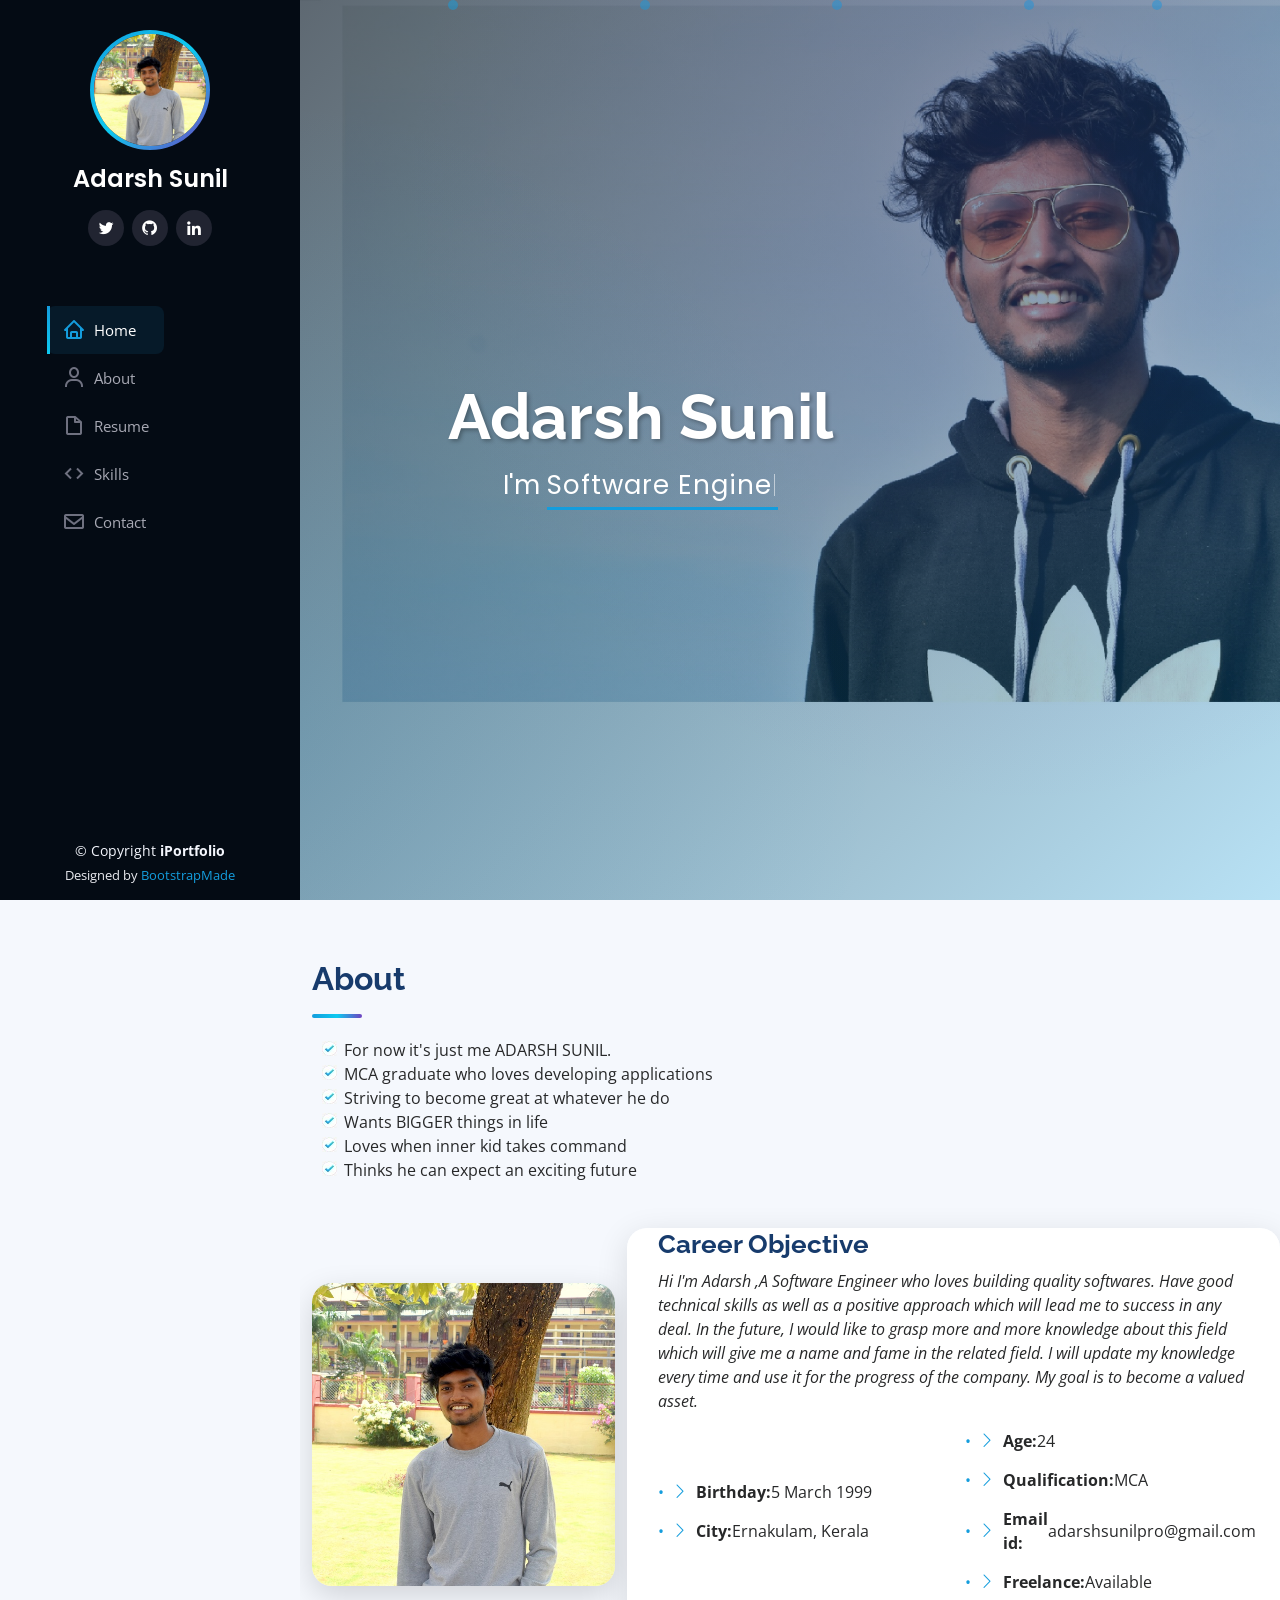
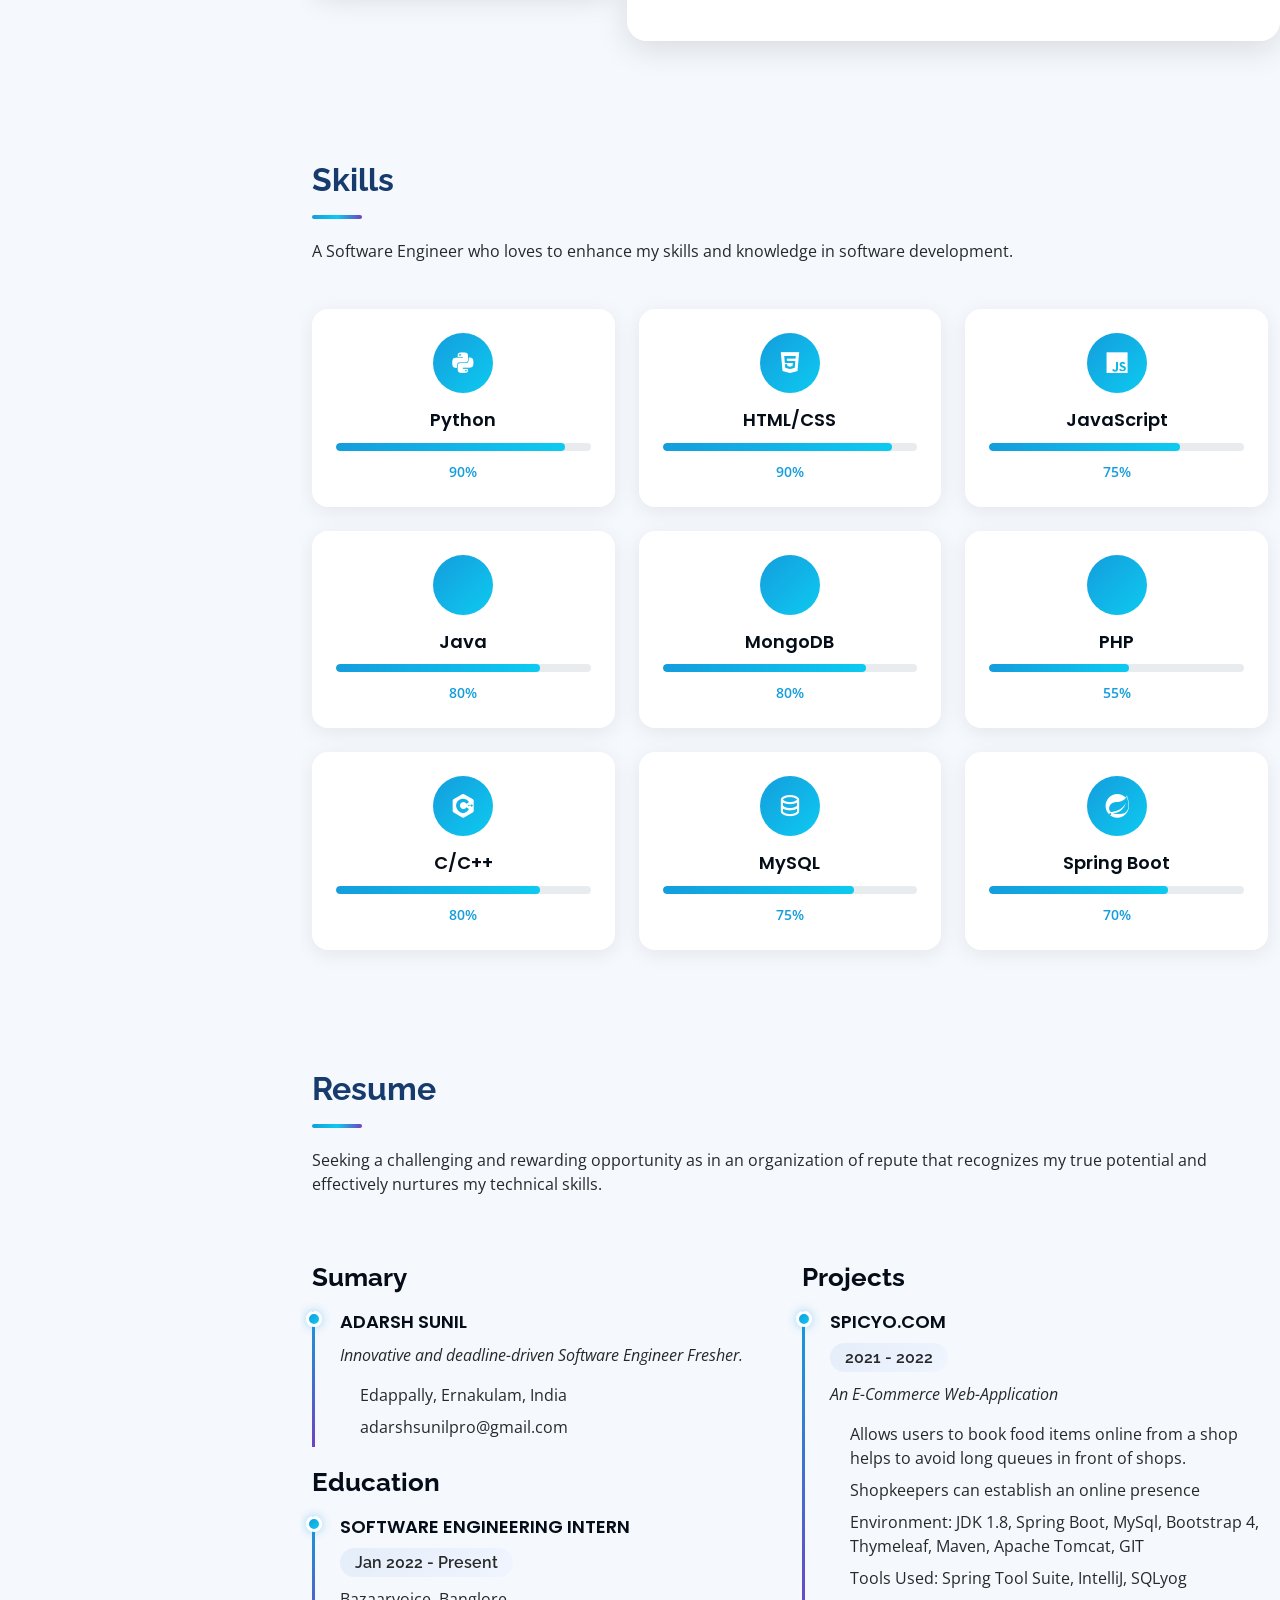
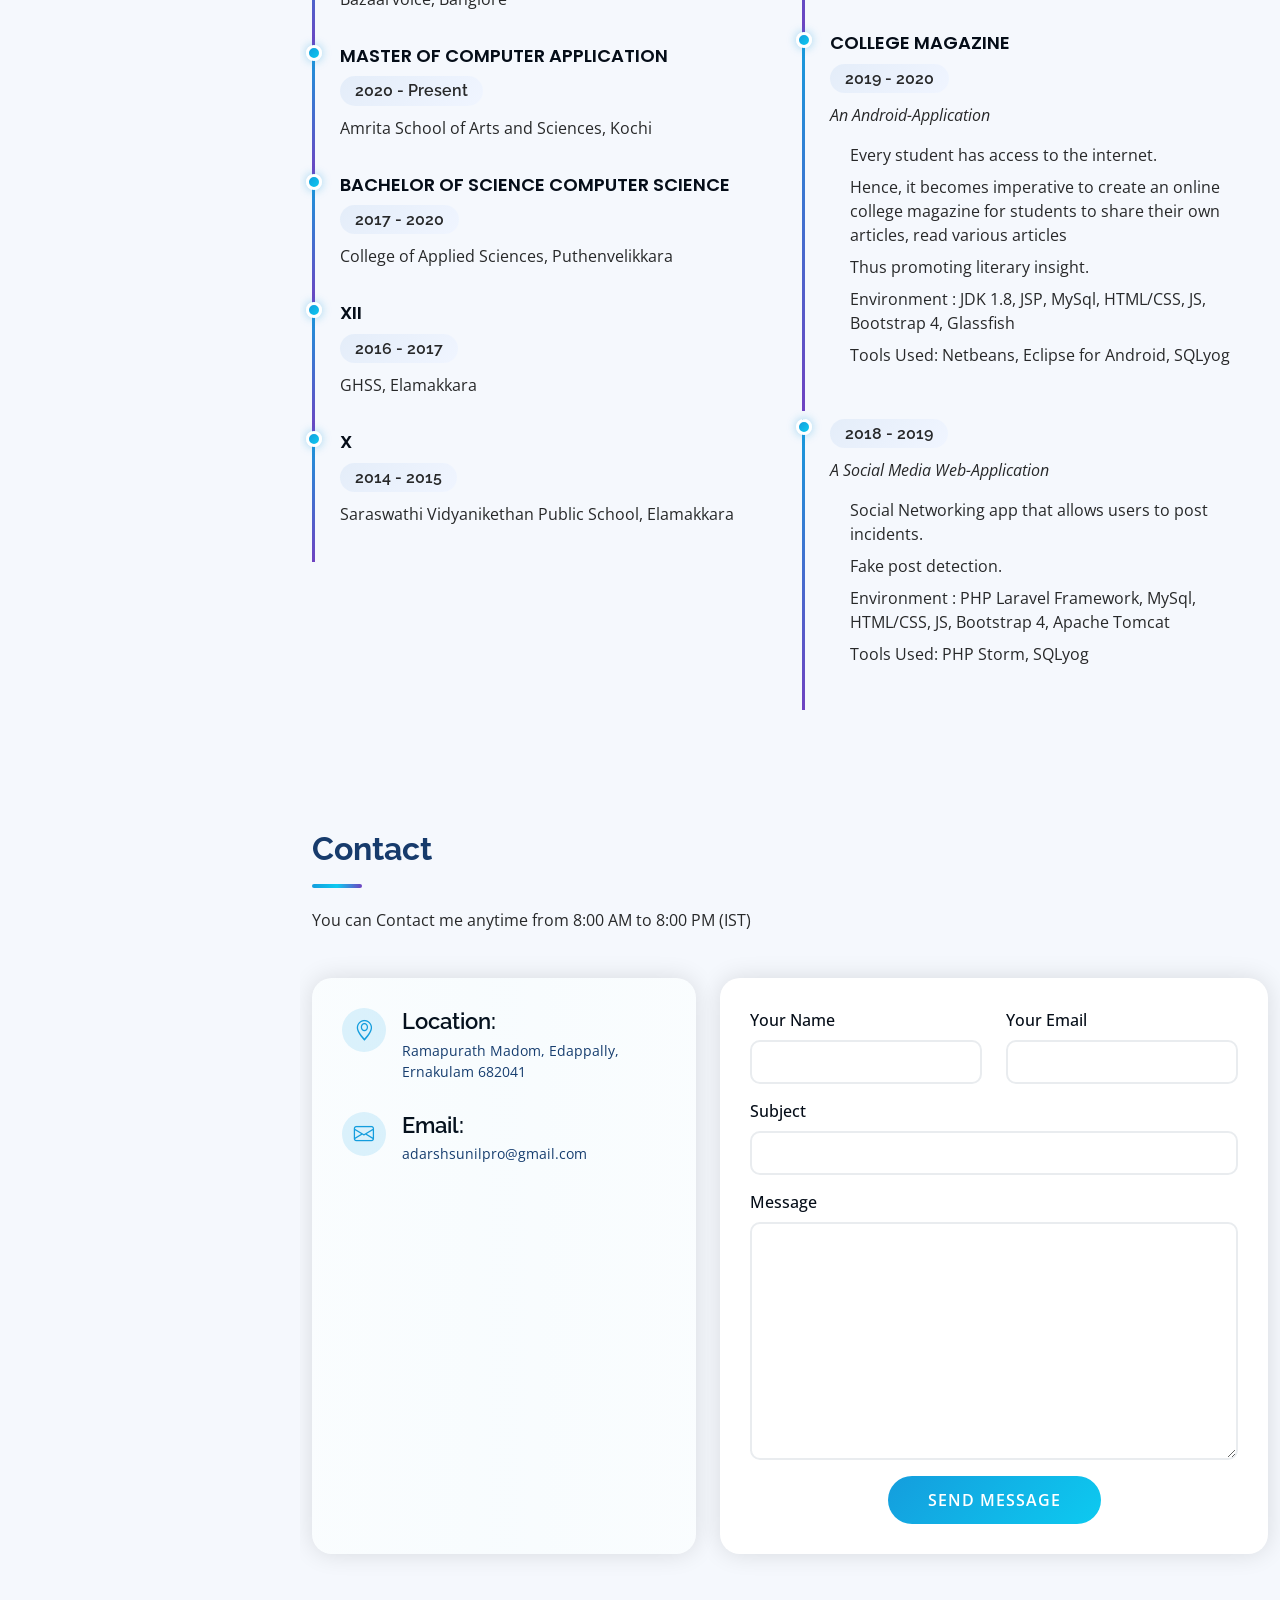
==== index.html @ de62fed3 "feat: redesign skills section with modern card layout - Replaced progress bars with card-based desig" ====
<!DOCTYPE html>
<html lang="en">

<head>
  <meta charset="utf-8">
  <meta content="width=device-width, initial-scale=1.0" name="viewport">

  <title>Welcome !!!</title>
  <meta content="" name="description">
  <meta content="" name="keywords">

  <!-- Favicons -->
  <link href="assets/img/favicon.png" rel="icon">
  <link href="assets/img/apple-touch-icon.png" rel="apple-touch-icon">

  <!-- Google Fonts -->
  <link href="https://fonts.googleapis.com/css?family=Open+Sans:300,300i,400,400i,600,600i,700,700i|Raleway:300,300i,400,400i,500,500i,600,600i,700,700i|Poppins:300,300i,400,400i,500,500i,600,600i,700,700i" rel="stylesheet">

  <!-- Vendor CSS Files -->
  <link href="assets/vendor/aos/aos.css" rel="stylesheet">
  <link href="assets/vendor/bootstrap/css/bootstrap.min.css" rel="stylesheet">
  <link href="assets/vendor/bootstrap-icons/bootstrap-icons.css" rel="stylesheet">
  <link href="assets/vendor/boxicons/css/boxicons.min.css" rel="stylesheet">
  <link href="assets/vendor/glightbox/css/glightbox.min.css" rel="stylesheet">
  <link href="assets/vendor/swiper/swiper-bundle.min.css" rel="stylesheet">

  <!-- Template Main CSS File -->
  <link href="assets/css/style.css" rel="stylesheet">
  <style>
    .about .content ul { list-style: none; }
    .about .content ul li::before { content: "•"; color: var(--color-primary); margin-right: 8px; }
  </style>

</head>

<body class="fade-in">

  <!-- ======= Mobile nav toggle button ======= -->
  <i class="bi bi-list mobile-nav-toggle d-xl-none"></i>

  <!-- ======= Header ======= -->
  <header id="header">
    <div class="d-flex flex-column">

      <div class="profile">
        <img src="assets/img/pro.JPG" alt="" class="img-fluid rounded-circle">
        <h1 class="text-light"><a href="index.html"> Adarsh Sunil</a></h1>
        <div class="social-links mt-3 text-center">
          <a href="https://twitter.com/AdarshSunil17?s=09" class="twitter"><i class="bx bxl-twitter"></i></a>
<!-- 
          <a href="https://www.facebook.com/adarsh.sunil.587" class="facebook"><i class="bx bxl-facebook"></i></a>
          <a href="https://msng.link/o/?adarshyadhu7=ig" class="instagram"><i class="bx bxl-instagram"></i></a>
           -->
          <a href="https://github.com/adarshsunil7" class="github"><i class="bx bxl-github"></i></a>
          <a href="https://www.linkedin.com/in/adarsh-sunil7" class="linkedin"><i class="bx bxl-linkedin"></i></a>
        </div>
      </div>

      <nav id="navbar" class="nav-menu navbar">
        <ul>
          <li><a href="#hero" class="nav-link scrollto active"><i class="bx bx-home"></i> <span>Home</span></a></li>
          <li><a href="#about" class="nav-link scrollto"><i class="bx bx-user"></i> <span>About</span></a></li>
          <li><a href="#resume" class="nav-link scrollto"><i class="bx bx-file-blank"></i> <span>Resume</span></a></li>
          <li><a href="#skills" class="nav-link scrollto"><i class="bx bx-code"></i> <span>Skills</span></a></li>
          <li><a href="#contact" class="nav-link scrollto"><i class="bx bx-envelope"></i> <span>Contact</span></a></li>
        </ul>
      </nav><!-- .nav-menu -->
    </div>
  </header><!-- End Header -->

  <!-- ======= Hero Section ======= -->

  <section id="hero" class="d-flex flex-column justify-content-center align-items-center">
    <!-- Floating Particles -->
    <div class="hero-particles">
      <span></span>
      <span></span>
      <span></span>
      <span></span>
      <span></span>
      <span></span>
      <span></span>
    </div>
    <div class="hero-container" data-aos="fade-in" data-aos-duration="1200">
      <h1>Adarsh Sunil</h1>
      <p>I'm <span class="typed" data-typed-items="Software Engineer,Athlete,Content Creator,Problem Solver"></span></p>
    </div>
  </section><!-- End Hero -->

  <main id="main">

    <!-- ======= About Section ======= -->
    <section id="about" class="about">
      <div class="container">

        <div class="section-title" data-aos="fade-up" data-aos-duration="800">
          <h2>About</h2>
          <ul style="list-style-image: url('assets/img/bullets/new1.png')">
          <li> For now it's just me ADARSH SUNIL.</li>
          <li> MCA graduate who loves developing applications
          <li> Striving to become great at whatever he do
          <li> Wants BIGGER things in life
          <li> Loves when inner kid takes command
          <li> Thinks he can expect an exciting future
          </ul>
        </div>

        <div class="row">
          <div class="col-lg-4" data-aos="fade-right" data-aos-duration="1000">
            <img src="assets/img/pro.JPG" class="img-fluid" alt="">
          </div>
          <div class="col-lg-8 pt-4 pt-lg-0 content" data-aos="fade-left" data-aos-duration="1000" data-aos-delay="200">
            <h3>Career Objective</h3>
            <p class="fst-italic">
              Hi I'm Adarsh ,A Software Engineer who loves building quality softwares.
              Have good technical skills as well as a positive approach which will lead me to success in any deal. 
              In the future, I would like to grasp more and more knowledge about this field which will give me a 
              name and fame in the related field. I will update my knowledge every time and use it for the progress 
              of the company. My goal is to become a valued asset.
            </p>
            <div class="row">
              <div class="col-lg-6">
                <ul>
                  <li><i class="bi bi-chevron-right"></i> <strong>Birthday:</strong> <span>5 March 1999</span></li>
                  <li><i class="bi bi-chevron-right"></i> <strong>City:</strong> <span>Ernakulam, Kerala</span></li>
                </ul>
              </div>
              <div class="col-lg-6">
                <ul>
                  <li><i class="bi bi-chevron-right"></i> <strong>Age:</strong> <span>24</span></li>
                  <li><i class="bi bi-chevron-right"></i> <strong>Qualification:</strong> <span>MCA</span></li>
                  <li><i class="bi bi-chevron-right"></i> <strong>Email id:</strong> <span>adarshsunilpro@gmail.com</span></li>
                  <li><i class="bi bi-chevron-right"></i> <strong>Freelance:</strong> <span>Available</span></li>
                </ul>
              </div>
            </div>
          </div>
        </div>

      </div>
    </section><!-- End About Section -->

    <!-- ======= Skills Section ======= -->
    <section id="skills" class="skills section-bg">
      <div class="container">

        <div class="section-title" data-aos="fade-up" data-aos-duration="800">
          <h2>Skills</h2>
          <p>A Software Engineer who loves to enhance my skills and knowledge in software development.</p>
        </div>

        <div class="row g-4">
          <div class="col-md-6 col-lg-4" data-aos="fade-up" data-aos-duration="800">
            <div class="skill-card">
              <div class="skill-icon"><i class="bx bxl-python"></i></div>
              <h4>Python</h4>
              <div class="skill-bar"><div class="skill-progress" data-width="90"></div></div>
              <span class="skill-percent">90%</span>
            </div>
          </div>

          <div class="col-md-6 col-lg-4" data-aos="fade-up" data-aos-duration="800" data-aos-delay="100">
            <div class="skill-card">
              <div class="skill-icon"><i class="bx bxl-html5"></i></div>
              <h4>HTML/CSS</h4>
              <div class="skill-bar"><div class="skill-progress" data-width="90"></div></div>
              <span class="skill-percent">90%</span>
            </div>
          </div>

          <div class="col-md-6 col-lg-4" data-aos="fade-up" data-aos-duration="800" data-aos-delay="200">
            <div class="skill-card">
              <div class="skill-icon"><i class="bx bxl-javascript"></i></div>
              <h4>JavaScript</h4>
              <div class="skill-bar"><div class="skill-progress" data-width="75"></div></div>
              <span class="skill-percent">75%</span>
            </div>
          </div>

          <div class="col-md-6 col-lg-4" data-aos="fade-up" data-aos-duration="800" data-aos-delay="300">
            <div class="skill-card">
              <div class="skill-icon"><i class="bx bxl-java"></i></div>
              <h4>Java</h4>
              <div class="skill-bar"><div class="skill-progress" data-width="80"></div></div>
              <span class="skill-percent">80%</span>
            </div>
          </div>

          <div class="col-md-6 col-lg-4" data-aos="fade-up" data-aos-duration="800" data-aos-delay="400">
            <div class="skill-card">
              <div class="skill-icon"><i class="bx bxl-postgresql"></i></div>
              <h4>MongoDB</h4>
              <div class="skill-bar"><div class="skill-progress" data-width="80"></div></div>
              <span class="skill-percent">80%</span>
            </div>
          </div>

          <div class="col-md-6 col-lg-4" data-aos="fade-up" data-aos-duration="800" data-aos-delay="500">
            <div class="skill-card">
              <div class="skill-icon"><i class="bx bxl-php"></i></div>
              <h4>PHP</h4>
              <div class="skill-bar"><div class="skill-progress" data-width="55"></div></div>
              <span class="skill-percent">55%</span>
            </div>
          </div>

          <div class="col-md-6 col-lg-4" data-aos="fade-up" data-aos-duration="800" data-aos-delay="600">
            <div class="skill-card">
              <div class="skill-icon"><i class="bx bxl-c-plus-plus"></i></div>
              <h4>C/C++</h4>
              <div class="skill-bar"><div class="skill-progress" data-width="80"></div></div>
              <span class="skill-percent">80%</span>
            </div>
          </div>

          <div class="col-md-6 col-lg-4" data-aos="fade-up" data-aos-duration="800" data-aos-delay="700">
            <div class="skill-card">
              <div class="skill-icon"><i class="bx bx-data"></i></div>
              <h4>MySQL</h4>
              <div class="skill-bar"><div class="skill-progress" data-width="75"></div></div>
              <span class="skill-percent">75%</span>
            </div>
          </div>

          <div class="col-md-6 col-lg-4" data-aos="fade-up" data-aos-duration="800" data-aos-delay="800">
            <div class="skill-card">
              <div class="skill-icon"><i class="bx bxl-spring-boot"></i></div>
              <h4>Spring Boot</h4>
              <div class="skill-bar"><div class="skill-progress" data-width="70"></div></div>
              <span class="skill-percent">70%</span>
            </div>
          </div>
        </div>

      </div>
    </section><!-- End Skills Section -->

    <!-- ======= Resume Section ======= -->
    <section id="resume" class="resume">
      <div class="container">

        <div class="section-title" data-aos="fade-up" data-aos-duration="800">
          <h2>Resume</h2>
          <p>Seeking a challenging and rewarding opportunity as in an organization 
            of repute that recognizes my true potential and effectively nurtures my technical skills.</p>
        </div>

        <div class="row">
          <div class="col-lg-6" data-aos="fade-up" data-aos-duration="1000">
            <h3 class="resume-title">Sumary</h3>
            <div class="resume-item pb-0">
              <h4>Adarsh Sunil</h4>
              <p><em>Innovative and deadline-driven Software Engineer Fresher.</em></p>
              <ul>
                <li>
                  Edappally, Ernakulam, India
                </li>
                <li>adarshsunilpro@gmail.com</li>
              </ul>
            </div>

            <h3 class="resume-title">Education</h3>

            <div class="resume-item">
              <h4>Software Engineering Intern</h4>
              <h5>Jan 2022 - Present</h5>
              <p>Bazaarvoice, Banglore</p>
            </div>

            <div class="resume-item">
              <h4>Master of Computer Application</h4>
              <h5>2020 - Present</h5>
              <p>Amrita School of Arts and Sciences, Kochi</p>
            </div>
            <div class="resume-item">
              <h4>Bachelor of Science Computer Science</h4>
              <h5>2017 - 2020</h5>
              <p>College of Applied Sciences, Puthenvelikkara</p>
            </div>
            <div class="resume-item">
                <h4>XII</h4>
                <h5>2016 - 2017</h5>
                <p>GHSS, Elamakkara</p>
            </div>
            <div class="resume-item">
              <h4>X</h4>
              <h5>2014 - 2015</h5>
              <p>Saraswathi Vidyanikethan Public School, Elamakkara</p>
            </div>
          </div>
          <div class="col-lg-6" data-aos="fade-up" data-aos-delay="200" data-aos-duration="1000">
            <h3 class="resume-title">Projects</h3>
            <div class="resume-item">
              <h4>SPICYO.COM</h4>
              <h5>2021 - 2022</h5>
              <p><em>An E-Commerce Web-Application</em></p>
              <ul>
                <li>Allows users to book food items online from a shop helps to avoid long queues in front of shops.
                <li>Shopkeepers can establish an online presence
                <li>Environment: JDK 1.8, Spring Boot, MySql, Bootstrap 4, Thymeleaf, Maven, Apache Tomcat, GIT
                <li>Tools Used: Spring Tool Suite, IntelliJ, SQLyog
              </ul>
            </div>
            <div class="resume-item">
              <h4>College Magazine</h4>
              <h5>2019 - 2020</h5>
              <p><em>An Android-Application</em></p>
              <ul>
                <li>Every student has access to the internet. 
                <li>Hence, it becomes imperative to create an online college magazine for students to share their own articles, read various articles
                <li>Thus promoting literary insight. 
                <li>Environment : JDK 1.8, JSP, MySql, HTML/CSS, JS, Bootstrap 4, Glassfish 
                <li>Tools Used: Netbeans, Eclipse for Android, SQLyog
                </ul>
            </div>
            <div class="resume-item">
              <h4></h4>
              <h5>2018 - 2019</h5>
              <p><em>A Social Media Web-Application</em></p>
              <ul>
                <li>Social Networking app that allows users to post incidents.
                <li>Fake post detection.
                <li>Environment : PHP Laravel Framework, MySql, HTML/CSS, JS, Bootstrap 4, Apache Tomcat 
                <li>Tools Used: PHP Storm, SQLyog
                </ul>
            </div>
          </div>
        </div>

      </div>
    </section><!-- End Resume Section -->

    <!-- ======= Contact Section ======= -->
    <section id="contact" class="contact">
      <div class="container">

        <div class="section-title">
          <h2>Contact</h2>
          <p>You can Contact me anytime from 8:00 AM to 8:00 PM (IST)</p>
        </div>

        <div class="row" data-aos="fade-in">

          <div class="col-lg-5 d-flex align-items-stretch">
            <div class="info">
              <div class="address">
                <i class="bi bi-geo-alt"></i>
                <h4>Location:</h4>
                <p>Ramapurath Madom, Edappally, Ernakulam 682041</p>
              </div>

              <div class="email">
                <i class="bi bi-envelope"></i>
                <h4>Email:</h4>
                <p>adarshsunilpro@gmail.com</p>
              </div>

              <div class="mapouter">
                <div class="gmap_canvas">
                  <iframe class="gmap_iframe" frameborder="0" scrolling="no" marginheight="0" marginwidth="0" 
                  src="https://maps.google.com/maps?width=600&amp;height=400&amp;hl=en&amp;q=edappally&amp;t=&amp;z=14&amp;ie=UTF8&amp;iwloc=B&amp;output=embed">
                </iframe>
                </div>
              </div>
            </div>
          </div>

          <div class="col-lg-7 mt-5 mt-lg-0 d-flex align-items-stretch">
            <form action="forms/contact.php" method="post" role="form" class="php-email-form">
              <div class="row">
                <div class="form-group col-md-6">
                  <label for="name">Your Name</label>
                  <input type="text" name="name" class="form-control" id="name" required>
                </div>
                <div class="form-group col-md-6">
                  <label for="email">Your Email</label>
                  <input type="email" class="form-control" name="email" id="email" required>
                </div>
              </div>
              <div class="form-group">
                <label for="subject">Subject</label>
                <input type="text" class="form-control" name="subject" id="subject" required>
              </div>
              <div class="form-group">
                <label for="message">Message</label>
                <textarea class="form-control" name="message" id="message" rows="10" required></textarea>
              </div>
              <div class="my-3">
                <div class="loading">Loading</div>
                <div class="error-message"></div>
                <div class="sent-message">Your message has been sent. Thank you!</div>
              </div>
              <div class="text-center"><button type="submit">Send Message</button></div>
            </form>
          </div>

        </div>

      </div>
    </section><!-- End Contact Section -->

</main><!-- End #main -->

  <footer id="footer">
    <div class="copyright">
      &copy; Copyright <strong><span>iPortfolio</span></strong>
    </div>
    <div class="credits">
      Designed by <a href="https://bootstrapmade.com/">BootstrapMade</a>
    </div>
  </footer><!-- End  Footer -->

  <a href="#" class="back-to-top d-flex align-items-center justify-content-center"><i class="bi bi-arrow-up-short"></i></a>

  <!-- Vendor JS Files -->
  <script src="assets/vendor/aos/aos.js"></script>
  <script src="assets/vendor/bootstrap/js/bootstrap.bundle.min.js"></script>
  <script src="assets/vendor/glightbox/js/glightbox.min.js"></script>
  <script src="assets/vendor/isotope-layout/isotope.pkgd.min.js"></script>
  <script src="assets/vendor/php-email-form/validate.js"></script>
  <script src="assets/vendor/purecounter/purecounter.js"></script>
  <script src="assets/vendor/swiper/swiper-bundle.min.js"></script>
  <script src="assets/vendor/typed.js/typed.min.js"></script>
  <script src="assets/vendor/waypoints/noframework.waypoints.js"></script>

  <!-- Template Main JS File -->
  <script src="assets/js/main.js"></script>

</body>

</html>
---- assets/css/style.css ----
/**
 * iPortfolio - Refactored with CSS Variables & Modular Architecture
 * Author: Adarsh Sunil
 */

:root {
  --color-primary: #149ddd;
  --color-primary-light: #2eafec;
  --color-primary-dark: #37b3ed;
  --color-secondary: #0dcaf0;
  --color-accent: #6f42c1;
  --color-dark: #040b14;
  --color-dark-secondary: #050d18;
  --color-light: #f5f8fd;
  --color-text: #272829;
  --color-text-light: #a8a9b4;
  --color-text-heading: #173b6c;
  --color-border: #1f5297;
  --color-bg-card: #fff;
  --color-bg-social: #212431;
  
  --font-primary: "Open Sans", sans-serif;
  --font-heading: "Raleway", sans-serif;
  --font-poppins: "Poppins", sans-serif;
  
  --header-width: 300px;
  --transition-fast: 0.2s ease;
  --transition-base: 0.3s ease;
  --transition-slow: 0.5s ease;
  --transition-bounce: 0.4s cubic-bezier(0.175, 0.885, 0.32, 1.275);
  
  --shadow-sm: 0 2px 8px rgba(0, 0, 0, 0.1);
  --shadow-md: 0 8px 32px rgba(0, 0, 0, 0.12);
  --shadow-lg: 0 15px 40px rgba(20, 157, 221, 0.15);
  --shadow-glow: 0 0 20px rgba(20, 157, 221, 0.4);
  
  --radius-sm: 4px;
  --radius-md: 10px;
  --radius-lg: 20px;
  --radius-full: 50px;
}

*,
*::before,
*::after {
  box-sizing: border-box;
  margin: 0;
  padding: 0;
}

html {
  scroll-behavior: smooth;
}

body {
  font-family: var(--font-primary);
  color: var(--color-text);
  background: var(--color-light);
}

body.fade-out {
  opacity: 0;
  transition: opacity var(--transition-slow);
}

body.fade-in {
  opacity: 1;
  transition: opacity var(--transition-slow);
}

a {
  color: var(--color-primary);
  text-decoration: none;
  transition: color var(--transition-base);
}

a:hover {
  color: var(--color-primary-light);
}

h1, h2, h3, h4, h5, h6 {
  font-family: var(--font-heading);
  font-weight: 600;
}

img {
  max-width: 100%;
  height: auto;
}

ul {
  list-style: none;
}

button {
  cursor: pointer;
  border: none;
  background: none;
  font-family: inherit;
}

:focus-visible {
  outline: 2px solid var(--color-primary);
  outline-offset: 2px;
}

@media (prefers-reduced-motion: reduce) {
  *,
  *::before,
  *::after {
    animation-duration: 0.01ms !important;
    animation-iteration-count: 1 !important;
    transition-duration: 0.01ms !important;
  }
}

.back-to-top {
  position: fixed;
  visibility: hidden;
  opacity: 0;
  right: 15px;
  bottom: 15px;
  z-index: 996;
  width: 40px;
  height: 40px;
  background: linear-gradient(135deg, var(--color-primary), var(--color-secondary));
  border-radius: var(--radius-full);
  transition: all var(--transition-bounce);
  box-shadow: 0 4px 15px rgba(20, 157, 221, 0.3);
  display: flex;
  align-items: center;
  justify-content: center;
}

.back-to-top i {
  font-size: 28px;
  color: #fff;
  line-height: 1;
}

.back-to-top:hover {
  transform: translateY(-5px) scale(1.1);
  box-shadow: 0 10px 25px rgba(20, 157, 221, 0.5);
  background: var(--color-primary-light);
}

.back-to-top.active {
  visibility: visible;
  opacity: 1;
}

#header {
  position: fixed;
  top: 0;
  left: 0;
  bottom: 0;
  width: var(--header-width);
  padding: 0 15px;
  background: var(--color-dark);
  overflow-y: auto;
  transition: left var(--transition-slow);
  z-index: 9997;
}

.profile {
  text-align: center;
  padding: 30px 0;
}

.profile img {
  width: 120px;
  height: 120px;
  border-radius: 50%;
  border: 4px solid transparent;
  background: linear-gradient(var(--color-dark), var(--color-dark)) padding-box,
              linear-gradient(135deg, var(--color-primary), var(--color-secondary), var(--color-accent)) border-box;
  animation: profilePulse 3s ease-in-out infinite;
  transition: transform var(--transition-base), box-shadow var(--transition-base);
}

.profile img:hover {
  transform: scale(1.08);
  box-shadow: 0 0 25px rgba(20, 157, 221, 0.5);
}

@keyframes profilePulse {
  0%, 100% { box-shadow: 0 0 10px rgba(20, 157, 221, 0.3); }
  50% { box-shadow: 0 0 25px rgba(20, 157, 221, 0.6); }
}

.profile h1 {
  font-size: 24px;
  font-weight: 600;
  font-family: var(--font-poppins);
  margin-top: 15px;
}

.profile h1 a {
  color: #fff;
}

.social-links {
  display: flex;
  justify-content: center;
  gap: 8px;
  margin-top: 20px;
}

.social-links a {
  display: flex;
  align-items: center;
  justify-content: center;
  width: 36px;
  height: 36px;
  background: var(--color-bg-social);
  color: #fff;
  font-size: 18px;
  border-radius: 50%;
  transition: all var(--transition-bounce);
  position: relative;
  overflow: hidden;
}

.social-links a::before {
  content: '';
  position: absolute;
  top: 50%;
  left: 50%;
  width: 0;
  height: 0;
  background: rgba(255, 255, 255, 0.2);
  border-radius: 50%;
  transform: translate(-50%, -50%);
  transition: width 0.4s, height 0.4s;
}

.social-links a:hover {
  background: var(--color-primary);
  transform: translateY(-5px) scale(1.1);
  box-shadow: 0 10px 20px rgba(20, 157, 221, 0.3);
}

.social-links a:hover::before {
  width: 150%;
  height: 150%;
}

.nav-menu {
  padding: 30px 0 0 0;
}

.nav-menu a {
  display: flex;
  align-items: center;
  padding: 12px 15px;
  color: var(--color-text-light);
  font-size: 15px;
  border-radius: 8px;
  transition: all var(--transition-base);
  position: relative;
}

.nav-menu a::before {
  content: '';
  position: absolute;
  left: 0;
  top: 0;
  width: 3px;
  height: 0;
  background: linear-gradient(180deg, var(--color-primary), var(--color-secondary));
  transition: height var(--transition-base);
}

.nav-menu a i {
  font-size: 24px;
  padding-right: 8px;
  color: #6f7180;
  transition: color var(--transition-base);
}

.nav-menu a:hover,
.nav-menu .active {
  background: rgba(20, 157, 221, 0.1);
  color: #fff;
  text-decoration: none;
}

.nav-menu a:hover::before,
.nav-menu .active::before {
  height: 100%;
}

.nav-menu a:hover i,
.nav-menu .active i {
  color: var(--color-primary);
}

#main {
  margin-left: var(--header-width);
  min-height: 100vh;
}

.mobile-nav-toggle {
  position: fixed;
  right: 15px;
  top: 15px;
  z-index: 9998;
  width: 40px;
  height: 40px;
  background: linear-gradient(135deg, var(--color-primary), var(--color-secondary));
  color: #fff;
  font-size: 24px;
  border-radius: var(--radius-full);
  display: flex;
  align-items: center;
  justify-content: center;
  transition: all var(--transition-bounce);
  box-shadow: 0 4px 15px rgba(20, 157, 221, 0.4);
  cursor: pointer;
}

.mobile-nav-toggle:hover {
  transform: scale(1.1) rotate(90deg);
}

.mobile-nav-active #header {
  left: 0;
}

.mobile-nav-active {
  overflow: hidden;
}

#hero {
  position: relative;
  width: 100%;
  height: 100vh;
  background: url("../img/adarsh.JPG") top center/cover no-repeat;
  overflow: hidden;
}

#hero::before {
  content: "";
  position: absolute;
  inset: 0;
  background: linear-gradient(135deg, rgba(5, 13, 24, 0.7) 0%, rgba(20, 157, 221, 0.3) 100%);
  animation: heroGradient 8s ease infinite;
  z-index: 1;
}

#hero::after {
  content: '';
  position: absolute;
  inset: 0;
  background: 
    radial-gradient(circle at 20% 80%, rgba(20, 157, 221, 0.15) 0%, transparent 50%),
    radial-gradient(circle at 80% 20%, rgba(111, 66, 193, 0.15) 0%, transparent 50%);
  z-index: 1;
  pointer-events: none;
}

@keyframes heroGradient {
  0%, 100% { opacity: 0.7; }
  50% { opacity: 0.9; }
}

.hero-particles {
  position: absolute;
  inset: 0;
  overflow: hidden;
  z-index: 1;
  pointer-events: none;
}

.hero-particles span {
  position: absolute;
  width: 10px;
  height: 10px;
  background: rgba(20, 157, 221, 0.5);
  border-radius: 50%;
  animation: float 15s infinite;
}

.hero-particles span:nth-child(1) { left: 10%; animation-delay: 0s; animation-duration: 12s; }
.hero-particles span:nth-child(2) { left: 20%; animation-delay: 2s; animation-duration: 14s; }
.hero-particles span:nth-child(3) { left: 35%; animation-delay: 4s; animation-duration: 16s; }
.hero-particles span:nth-child(4) { left: 50%; animation-delay: 0s; animation-duration: 18s; }
.hero-particles span:nth-child(5) { left: 65%; animation-delay: 3s; animation-duration: 13s; }
.hero-particles span:nth-child(6) { left: 80%; animation-delay: 5s; animation-duration: 15s; }
.hero-particles span:nth-child(7) { left: 90%; animation-delay: 1s; animation-duration: 17s; }

@keyframes float {
  0%, 100% { transform: translateY(100vh) scale(0); opacity: 0; }
  10% { opacity: 1; }
  90% { opacity: 1; }
  100% { transform: translateY(-100vh) scale(1); opacity: 0; }
}

.hero-container {
  position: relative;
  z-index: 2;
  min-width: 300px;
  display: flex;
  flex-direction: column;
  justify-content: center;
  align-items: center;
  height: 100%;
  text-align: center;
}

#hero h1 {
  font-size: 64px;
  font-weight: 700;
  color: #fff;
  margin-bottom: 10px;
  animation: slideInDown 1s ease-out;
  text-shadow: 2px 2px 4px rgba(0, 0, 0, 0.3);
}

#hero p {
  font-size: 26px;
  font-family: var(--font-poppins);
  color: #fff;
  animation: slideInUp 1s ease-out 0.3s both;
}

#hero p span {
  color: #fff;
  padding-bottom: 4px;
  letter-spacing: 1px;
  border-bottom: 3px solid var(--color-primary);
}

@keyframes slideInDown {
  from { opacity: 0; transform: translateY(-50px); }
  to { opacity: 1; transform: translateY(0); }
}

@keyframes slideInUp {
  from { opacity: 0; transform: translateY(50px); }
  to { opacity: 1; transform: translateY(0); }
}

@media (min-width: 1024px) {
  #hero { background-attachment: fixed; }
}

@media (max-width: 1199px) {
  #header { left: -300px; }
  #main { margin-left: 0; }
}

section {
  padding: 60px 0;
  overflow: hidden;
  opacity: 1;
  transform: translateY(0);
}

section.animate-on-scroll {
  opacity: 0;
  transform: translateY(20px);
  transition: opacity 0.6s ease, transform 0.6s ease;
}

section.animate-on-scroll.revealed {
  opacity: 1;
  transform: translateY(0);
}

.section-bg { background: var(--color-light); }

.section-title {
  padding-bottom: 30px;
}

.section-title h2 {
  font-size: 32px;
  font-weight: bold;
  margin-bottom: 20px;
  padding-bottom: 20px;
  position: relative;
  color: var(--color-text-heading);
  display: inline-block;
}

.section-title h2::after {
  content: '';
  position: absolute;
  bottom: 0;
  left: 0;
  width: 50px;
  height: 4px;
  background: linear-gradient(90deg, var(--color-primary), var(--color-secondary), var(--color-accent));
  border-radius: 2px;
  transition: width 0.5s ease-in-out;
}

.section-title h2:hover::after { width: 100%; }

.about .row {
  align-items: center;
}

.about .content {
  background: rgba(255, 255, 255, 0.95);
  backdrop-filter: blur(10px);
  -webkit-backdrop-filter: blur(10px);
  border-radius: var(--radius-lg);
  padding: 30px;
  box-shadow: var(--shadow-md);
  border: 1px solid rgba(255, 255, 255, 0.2);
  transition: all var(--transition-base);
}

.about .content:hover {
  transform: translateY(-5px);
  box-shadow: var(--shadow-lg);
}

.about .content h3 {
  font-weight: 700;
  font-size: 26px;
  color: var(--color-text-heading);
}

.about .content ul {
  list-style: none;
  padding: 0;
}

.about .content ul li {
  margin-bottom: 15px;
  display: flex;
  align-items: center;
  color: var(--color-text);
}

.about .content ul li i {
  font-size: 16px;
  margin-right: 8px;
  color: var(--color-primary);
}

.about .col-lg-4 img {
  border-radius: var(--radius-lg);
  box-shadow: 0 10px 30px rgba(0, 0, 0, 0.15);
  transition: all 0.5s var(--transition-bounce);
}

.about .col-lg-4 img:hover {
  transform: scale(1.03) rotate(2deg);
  box-shadow: 0 20px 40px rgba(20, 157, 221, 0.25);
}

.skill-card {
  background: #fff;
  border-radius: 16px;
  padding: 24px;
  text-align: center;
  box-shadow: 0 4px 20px rgba(0, 0, 0, 0.08);
  transition: all 0.3s ease;
  position: relative;
  overflow: hidden;
}

.skill-card::before {
  content: '';
  position: absolute;
  top: 0;
  left: 0;
  right: 0;
  height: 4px;
  background: linear-gradient(90deg, var(--color-primary), var(--color-secondary));
  transform: scaleX(0);
  transition: transform 0.3s ease;
}

.skill-card:hover {
  transform: translateY(-8px);
  box-shadow: 0 12px 40px rgba(20, 157, 221, 0.15);
}

.skill-card:hover::before {
  transform: scaleX(1);
}

.skill-icon {
  width: 60px;
  height: 60px;
  margin: 0 auto 16px;
  background: linear-gradient(135deg, var(--color-primary), var(--color-secondary));
  border-radius: 50%;
  display: flex;
  align-items: center;
  justify-content: center;
  font-size: 28px;
  color: #fff;
  transition: transform 0.3s ease;
}

.skill-card:hover .skill-icon {
  transform: scale(1.1) rotate(5deg);
}

.skill-card h4 {
  font-size: 18px;
  font-weight: 600;
  color: var(--color-dark-secondary);
  margin-bottom: 12px;
  font-family: var(--font-poppins);
}

.skill-bar {
  height: 8px;
  background: #e9ecef;
  border-radius: 4px;
  overflow: hidden;
  margin-bottom: 8px;
}

.skill-progress {
  height: 100%;
  width: 0;
  background: linear-gradient(90deg, var(--color-primary), var(--color-secondary));
  border-radius: 4px;
  transition: width 1.2s ease-out;
}

.skill-progress.animated {
  background: linear-gradient(90deg, var(--color-primary), var(--color-secondary));
}

.skill-percent {
  font-size: 14px;
  font-weight: 600;
  color: var(--color-primary);
}

.resume .resume-title {
  font-size: 26px;
  font-weight: 700;
  margin-top: 20px;
  margin-bottom: 20px;
  color: var(--color-dark-secondary);
}

.resume .resume-item {
  position: relative;
  padding: 0 0 20px 25px;
  margin-top: -2px;
  border-left: 3px solid;
  border-image: linear-gradient(180deg, var(--color-primary), var(--color-accent)) 1;
  transition: all var(--transition-base);
}

.resume .resume-item:hover {
  transform: translateX(5px);
  background: rgba(20, 157, 221, 0.03);
  border-radius: 0 10px 10px 0;
}

.resume .resume-item::before {
  content: "";
  position: absolute;
  width: 16px;
  height: 16px;
  left: -9px;
  top: 0;
  background: linear-gradient(135deg, var(--color-primary), var(--color-secondary));
  border: 3px solid #fff;
  box-shadow: 0 0 10px rgba(20, 157, 221, 0.4);
  border-radius: 50%;
  transition: all var(--transition-base);
}

.resume .resume-item:hover::before {
  transform: scale(1.3);
  box-shadow: 0 0 20px rgba(20, 157, 221, 0.6);
}

.resume .resume-item h4 {
  font-size: 18px;
  font-weight: 600;
  text-transform: uppercase;
  font-family: var(--font-poppins);
  color: var(--color-dark-secondary);
  margin-bottom: 10px;
}

.resume .resume-item h5 {
  font-size: 16px;
  background: linear-gradient(135deg, #e4edf9, #f0f5ff);
  padding: 5px 15px;
  display: inline-block;
  font-weight: 600;
  margin-bottom: 10px;
  border-radius: var(--radius-full);
  transition: all var(--transition-base);
}

.resume .resume-item:hover h5 {
  background: linear-gradient(135deg, var(--color-primary), var(--color-secondary));
  color: #fff;
}

.resume .resume-item ul {
  padding-left: 20px;
  margin-top: 10px;
}

.resume .resume-item ul li {
  padding-bottom: 8px;
}

.contact {
  padding-bottom: 130px;
}

.contact .info {
  padding: 30px;
  background: var(--color-bg-card);
  width: 100%;
  box-shadow: 0 0 24px 0 rgba(0, 0, 0, 0.12);
  border-radius: var(--radius-lg);
  transition: all var(--transition-base);
  position: relative;
  overflow: hidden;
}

.contact .info::before {
  content: '';
  position: absolute;
  top: -50%;
  left: -50%;
  width: 200%;
  height: 200%;
  background: linear-gradient(45deg, transparent, rgba(20, 157, 221, 0.03), transparent);
  transform: rotate(45deg);
  transition: left 0.6s ease;
}

.contact .info:hover::before { left: 100%; }

.contact .info:hover {
  box-shadow: 0 10px 40px rgba(20, 157, 221, 0.15);
  transform: translateY(-5px);
}

.contact .info i {
  font-size: 20px;
  color: var(--color-primary);
  float: left;
  width: 44px;
  height: 44px;
  background: #dff3fc;
  display: flex;
  justify-content: center;
  align-items: center;
  border-radius: var(--radius-full);
  transition: all var(--transition-bounce);
}

.contact .info .address:hover i,
.contact .info .email:hover i {
  transform: scale(1.2) rotate(10deg);
  background: var(--color-primary);
  color: #fff;
}

.contact .info h4 {
  padding: 0 0 0 60px;
  font-size: 22px;
  font-weight: 600;
  margin-bottom: 5px;
  color: var(--color-dark-secondary);
}

.contact .info p {
  padding: 0 0 10px 60px;
  margin-bottom: 20px;
  font-size: 14px;
  color: var(--color-text-heading);
}

.contact .php-email-form {
  width: 100%;
  padding: 30px;
  background: var(--color-bg-card);
  box-shadow: 0 0 24px 0 rgba(0, 0, 0, 0.12);
  border-radius: var(--radius-lg);
  transition: all var(--transition-base);
}

.contact .php-email-form:hover {
  box-shadow: 0 10px 40px rgba(0, 0, 0, 0.15);
}

.contact .php-email-form .form-group {
  margin-bottom: 15px;
}

.contact .php-email-form label {
  padding-bottom: 8px;
  color: var(--color-dark-secondary);
  font-weight: 500;
}

.contact .php-email-form input,
.contact .php-email-form textarea {
  border: 2px solid #e9ecef;
  border-radius: var(--radius-md);
  box-shadow: none;
  font-size: 14px;
  padding: 12px 15px;
  width: 100%;
  transition: all var(--transition-base);
}

.contact .php-email-form input {
  height: 44px;
}

.contact .php-email-form textarea {
  min-height: 120px;
  resize: vertical;
}

.contact .php-email-form input:focus,
.contact .php-email-form textarea:focus {
  border-color: var(--color-primary);
  box-shadow: 0 0 15px rgba(20, 157, 221, 0.2);
  transform: translateY(-2px);
  outline: none;
}

.contact .php-email-form button[type="submit"] {
  background: linear-gradient(135deg, var(--color-primary), var(--color-secondary));
  border: 0;
  padding: 12px 40px;
  color: #fff;
  transition: all var(--transition-bounce);
  border-radius: var(--radius-full);
  font-weight: 600;
  letter-spacing: 1px;
  text-transform: uppercase;
  position: relative;
  overflow: hidden;
}

.contact .php-email-form button[type="submit"]::before {
  content: '';
  position: absolute;
  top: 0;
  left: -100%;
  width: 100%;
  height: 100%;
  background: linear-gradient(90deg, transparent, rgba(255, 255, 255, 0.3), transparent);
  transition: left 0.5s ease;
}

.contact .php-email-form button[type="submit"]:hover::before {
  left: 100%;
}

.contact .php-email-form button[type="submit"]:hover {
  transform: translateY(-3px);
  box-shadow: 0 10px 30px rgba(20, 157, 221, 0.4);
}

.contact .php-email-form .sent-message {
  display: none;
  color: #fff;
  background: #18d26e;
  text-align: center;
  padding: 15px;
  font-weight: 600;
  border-radius: var(--radius-sm);
}

.contact .php-email-form .loading {
  display: none;
  text-align: center;
  padding: 15px;
}

.contact .php-email-form .loading:before {
  content: "";
  display: inline-block;
  border-radius: 50%;
  width: 24px;
  height: 24px;
  margin: 0 10px -6px 0;
  border: 3px solid #18d26e;
  border-top-color: #eee;
  animation: animate-loading 1s linear infinite;
}

@keyframes animate-loading {
  0% { transform: rotate(0deg); }
  100% { transform: rotate(360deg); }
}

#footer {
  padding: 15px;
  color: #f4f6fd;
  font-size: 14px;
  position: fixed;
  left: 0;
  bottom: 0;
  width: var(--header-width);
  z-index: 9999;
  background: var(--color-dark);
}

#footer .copyright,
#footer .credits {
  text-align: center;
}

#footer .credits {
  padding-top: 5px;
  font-size: 13px;
  color: #eaebf0;
}

.typed-cursor {
  animation: blink 1s infinite;
  color: var(--color-primary);
  font-weight: 100;
}

@keyframes blink {
  0%, 100% { opacity: 1; }
  50% { opacity: 0; }
}

.tilt-card {
  transition: transform var(--transition-base);
  transform-style: preserve-3d;
}

.tilt-card:hover {
  transform: perspective(1000px) rotateX(5deg) rotateY(5deg) scale(1.02);
}

@media (max-width: 768px) {
  #hero h1 { font-size: 32px; line-height: 40px; }
  #hero p { font-size: 18px; }
  .section-title h2 { font-size: 28px; }
  .section-title { text-align: center; }
  .section-title h2::after { left: 50%; transform: translateX(-50%); }
  .about .row { text-align: center; }
  .about .col-lg-4 img { max-width: 250px; margin-bottom: 20px; }
  
  .contact .info,
  .contact .php-email-form { padding: 20px; border-radius: 15px; }
}

@media (max-width: 480px) {
  #hero h1 { font-size: 26px; line-height: 34px; }
  #hero p { font-size: 16px; }
  .section-title h2 { font-size: 24px; }
}

@media (max-width: 1199px) {
  #footer {
    position: static;
    width: 100%;
  }
}

@media print {
  #header, .back-to-top, .mobile-nav-toggle, #footer { display: none !important; }
  #main { margin-left: 0; }
}
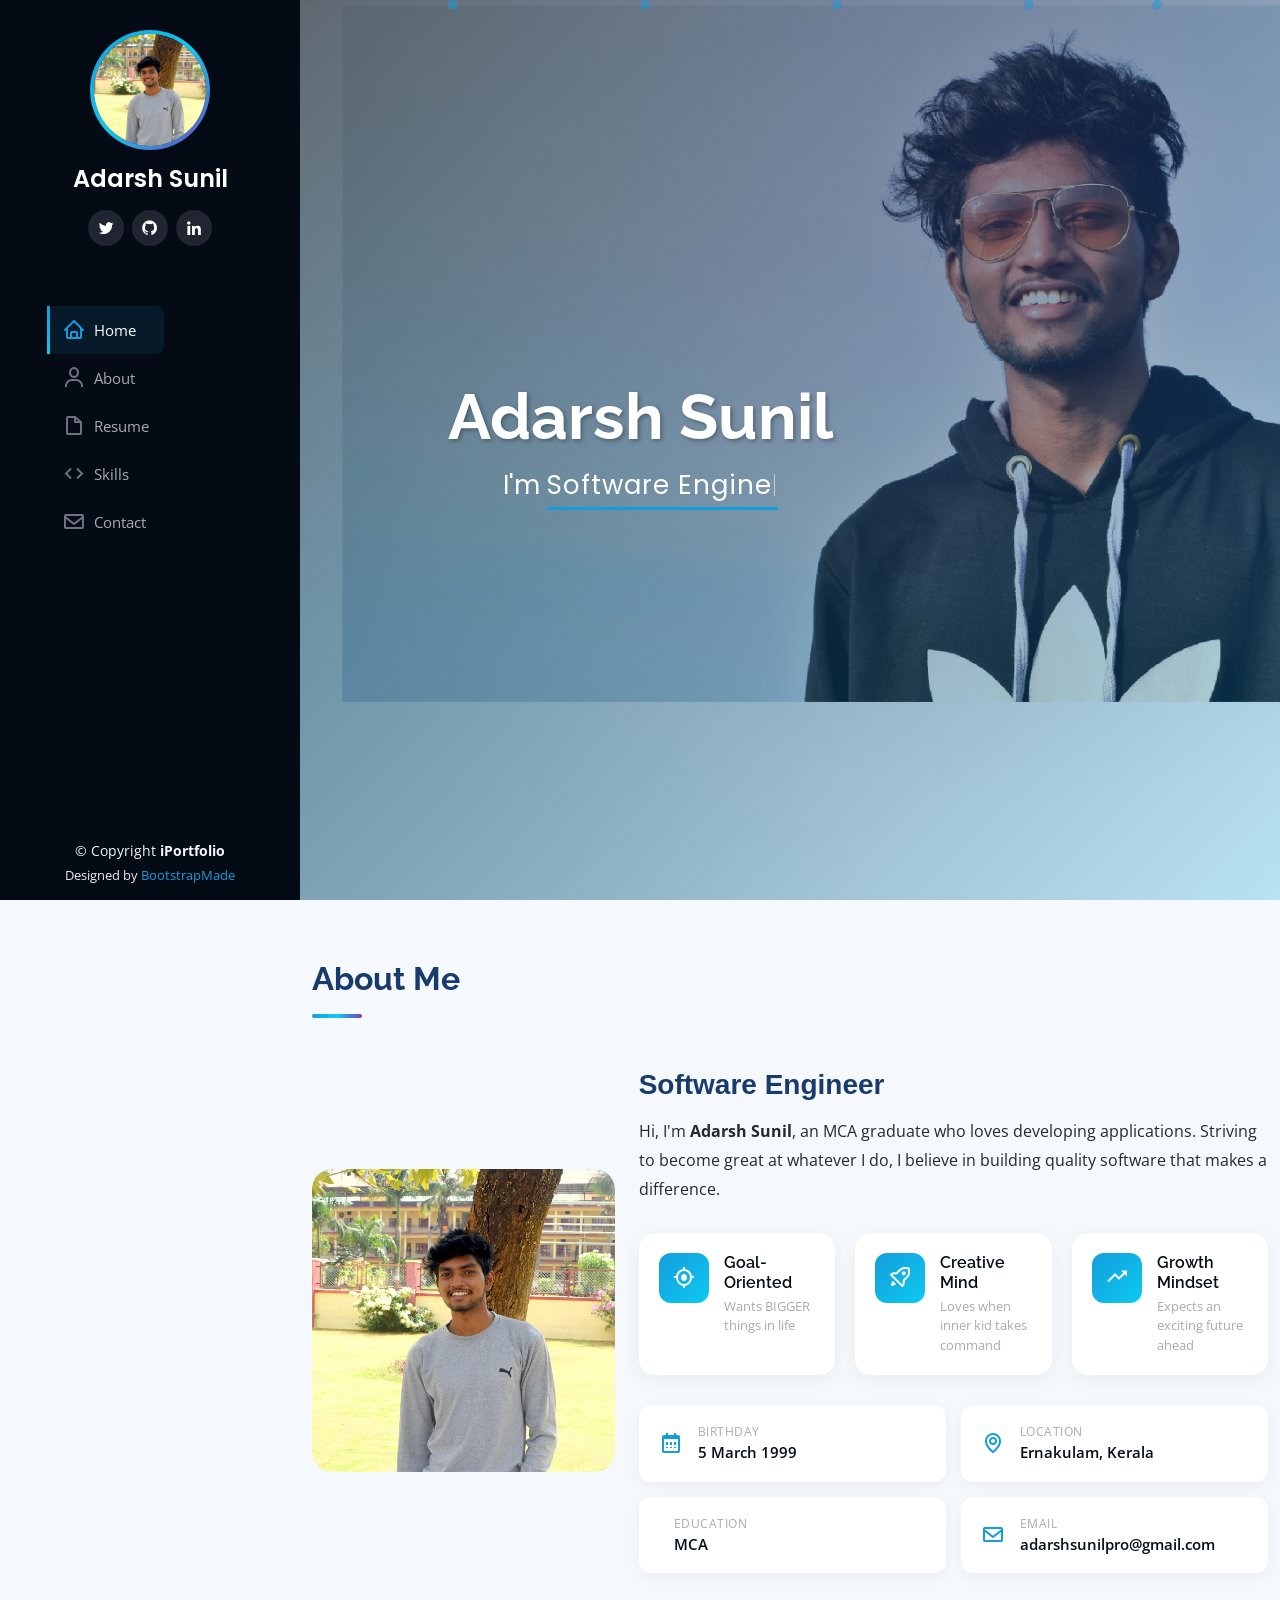
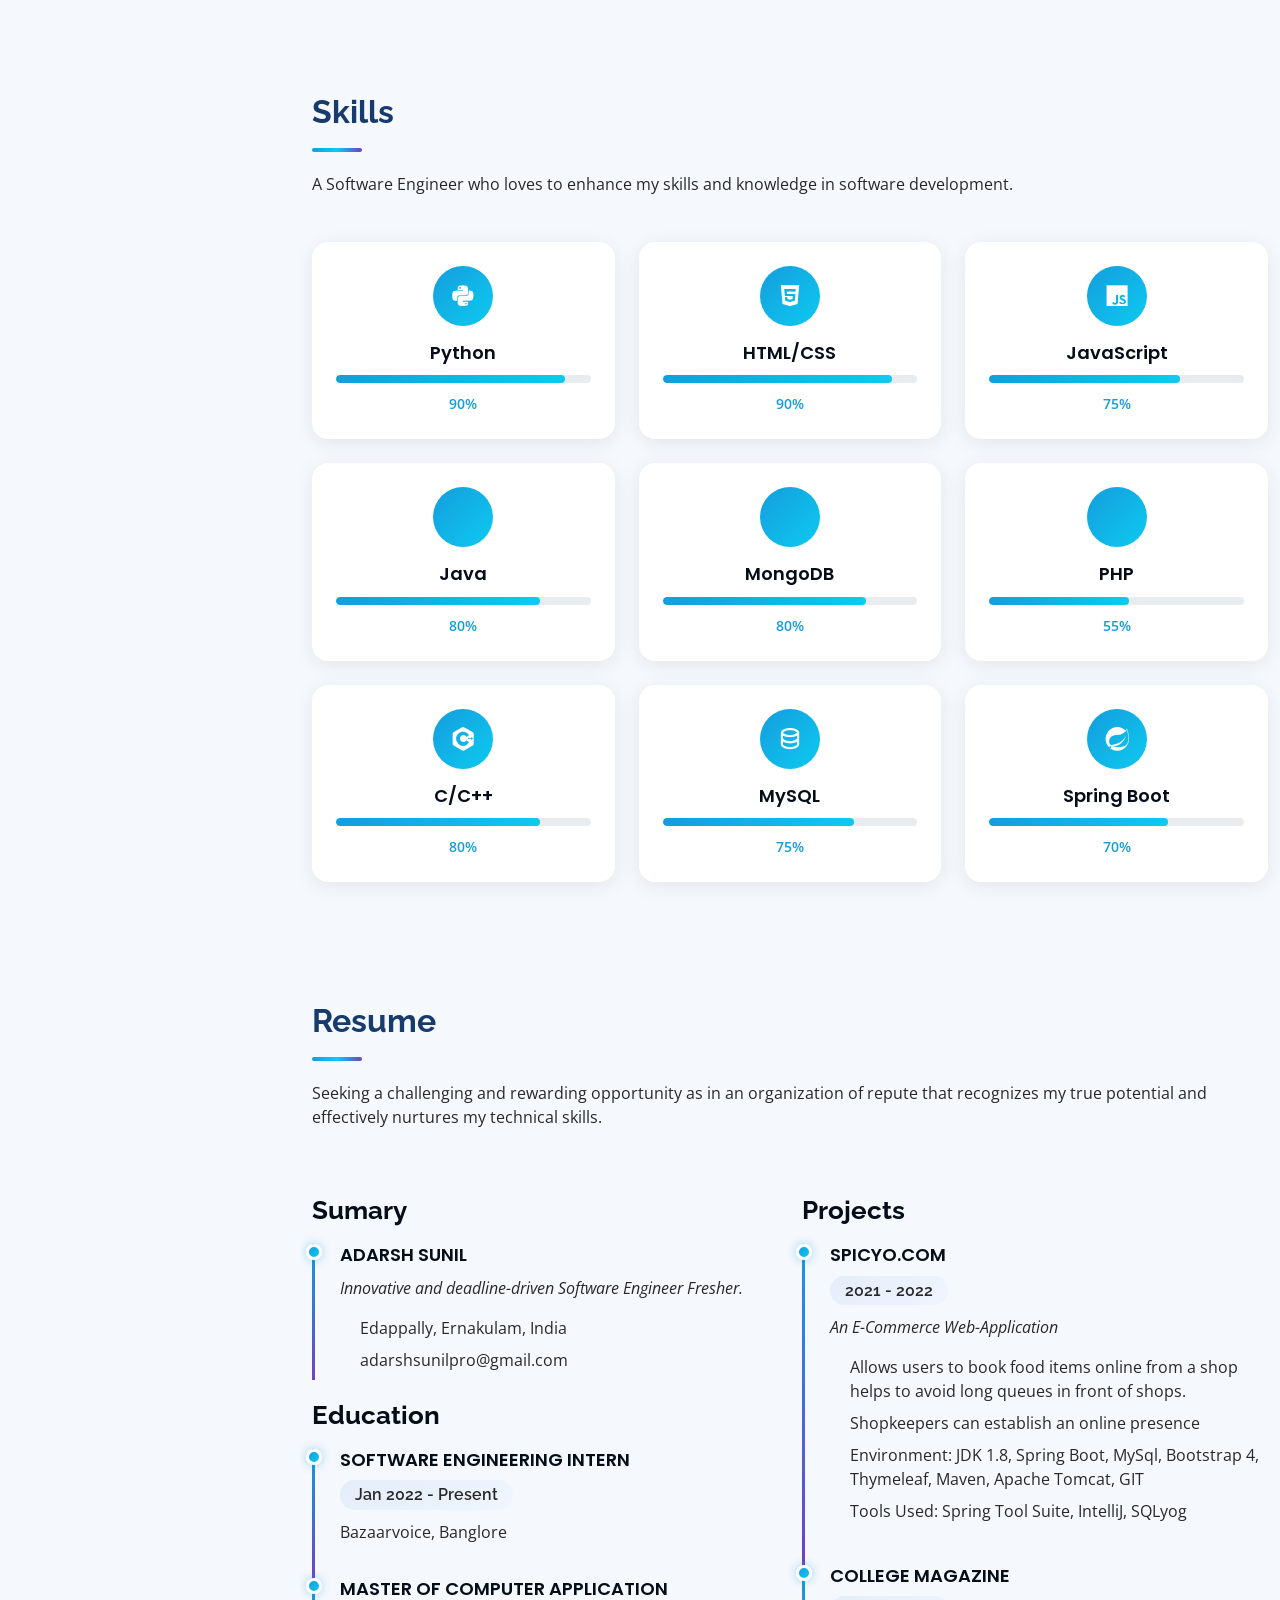
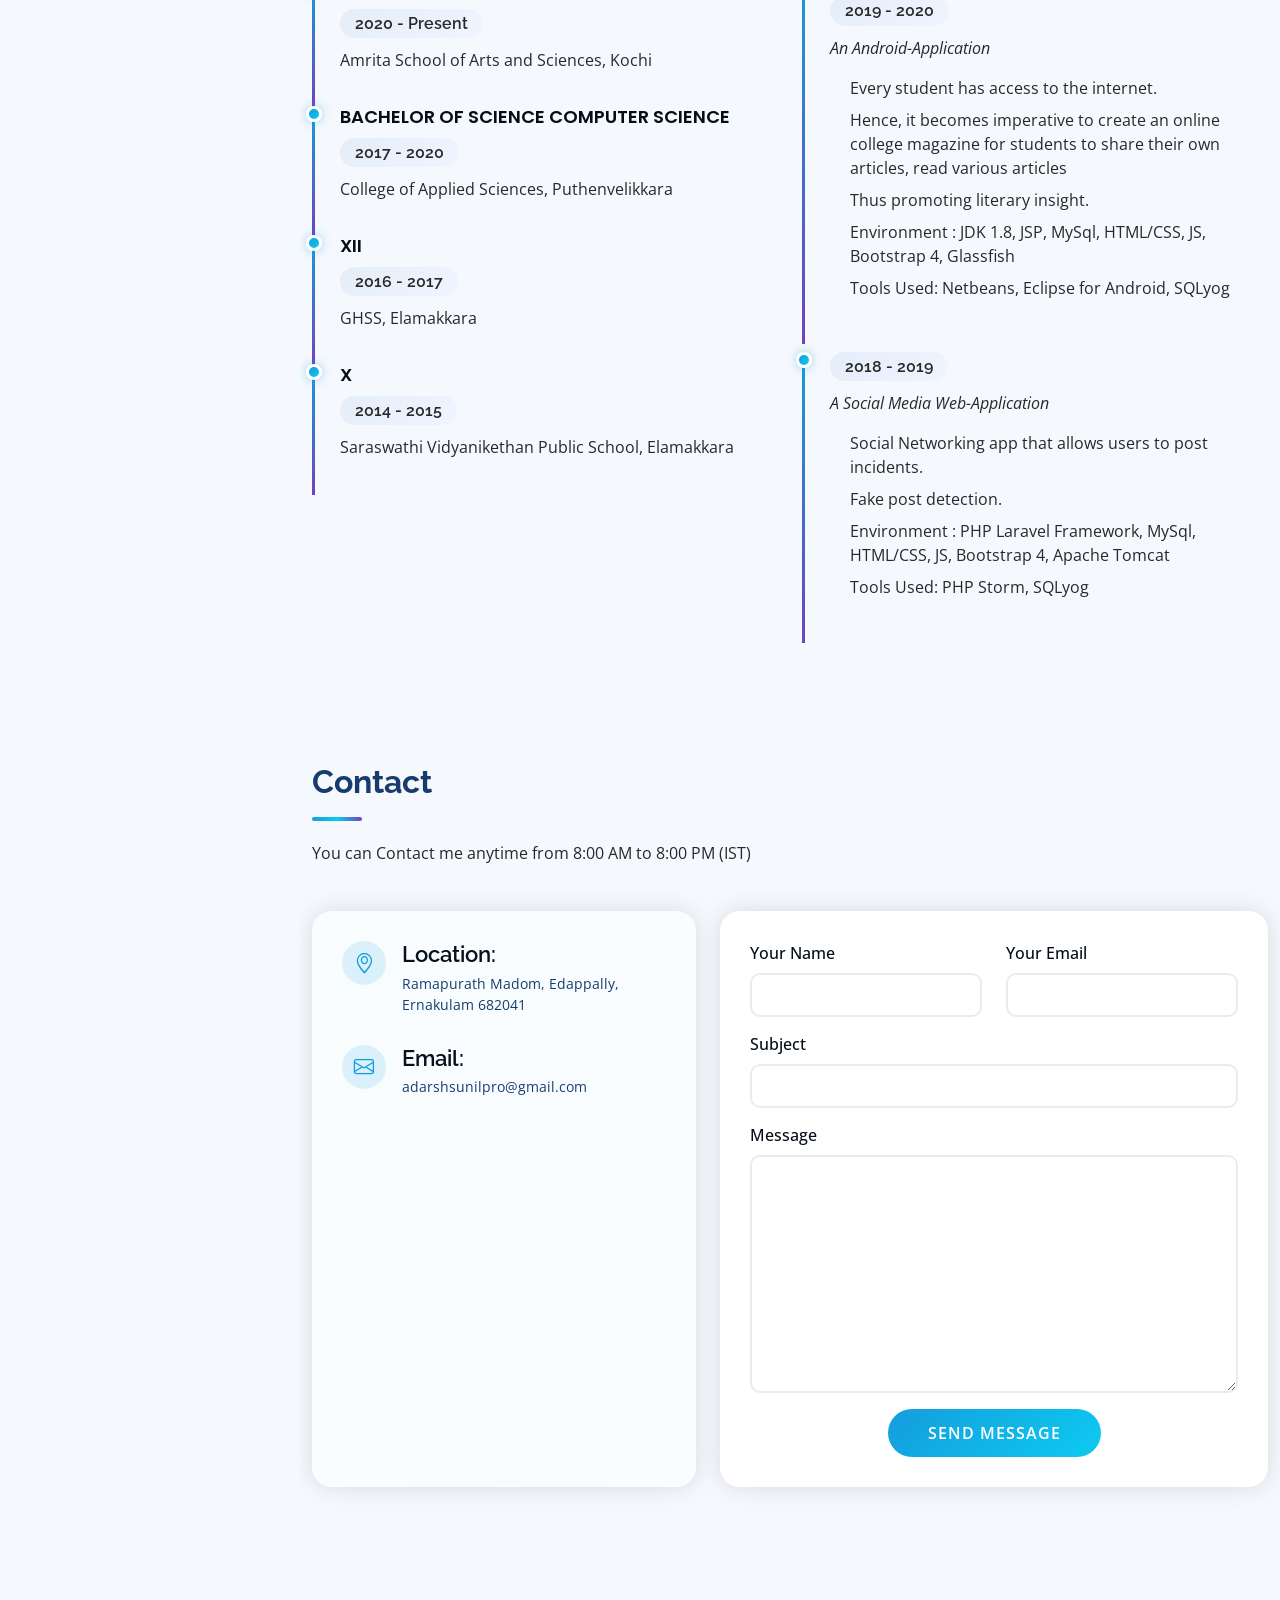
==== commit 5ca0fb7c: "feat: redesign about section with modern layout - Added image with hover overlay effect - Trait card" ====
--- a/index.html
+++ b/index.html
@@ -94,46 +94,87 @@
       <div class="container">
 
         <div class="section-title" data-aos="fade-up" data-aos-duration="800">
-          <h2>About</h2>
-          <ul style="list-style-image: url('assets/img/bullets/new1.png')">
-          <li> For now it's just me ADARSH SUNIL.</li>
-          <li> MCA graduate who loves developing applications
-          <li> Striving to become great at whatever he do
-          <li> Wants BIGGER things in life
-          <li> Loves when inner kid takes command
-          <li> Thinks he can expect an exciting future
-          </ul>
-        </div>
-
-        <div class="row">
+          <h2>About Me</h2>
+        </div>
+
+        <div class="row align-items-center">
           <div class="col-lg-4" data-aos="fade-right" data-aos-duration="1000">
-            <img src="assets/img/pro.JPG" class="img-fluid" alt="">
-          </div>
-          <div class="col-lg-8 pt-4 pt-lg-0 content" data-aos="fade-left" data-aos-duration="1000" data-aos-delay="200">
-            <h3>Career Objective</h3>
-            <p class="fst-italic">
-              Hi I'm Adarsh ,A Software Engineer who loves building quality softwares.
-              Have good technical skills as well as a positive approach which will lead me to success in any deal. 
-              In the future, I would like to grasp more and more knowledge about this field which will give me a 
-              name and fame in the related field. I will update my knowledge every time and use it for the progress 
-              of the company. My goal is to become a valued asset.
-            </p>
-            <div class="row">
-              <div class="col-lg-6">
-                <ul>
-                  <li><i class="bi bi-chevron-right"></i> <strong>Birthday:</strong> <span>5 March 1999</span></li>
-                  <li><i class="bi bi-chevron-right"></i> <strong>City:</strong> <span>Ernakulam, Kerala</span></li>
-                </ul>
-              </div>
-              <div class="col-lg-6">
-                <ul>
-                  <li><i class="bi bi-chevron-right"></i> <strong>Age:</strong> <span>24</span></li>
-                  <li><i class="bi bi-chevron-right"></i> <strong>Qualification:</strong> <span>MCA</span></li>
-                  <li><i class="bi bi-chevron-right"></i> <strong>Email id:</strong> <span>adarshsunilpro@gmail.com</span></li>
-                  <li><i class="bi bi-chevron-right"></i> <strong>Freelance:</strong> <span>Available</span></li>
-                </ul>
-              </div>
-            </div>
+            <div class="about-img-wrapper">
+              <img src="assets/img/pro.JPG" class="about-img" alt="Adarsh Sunil">
+              <div class="about-img-overlay">
+                <div class="overlay-content">
+                  <span class="quote-mark">"</span>
+                  <p>Building quality software with passion</p>
+                </div>
+              </div>
+            </div>
+          </div>
+          
+          <div class="col-lg-8" data-aos="fade-left" data-aos-duration="1000" data-aos-delay="200">
+            <div class="about-intro">
+              <h3>Software Engineer</h3>
+              <p>Hi, I'm <strong>Adarsh Sunil</strong>, an MCA graduate who loves developing applications. 
+                 Striving to become great at whatever I do, I believe in building quality software 
+                 that makes a difference.</p>
+            </div>
+
+            <div class="about-traits">
+              <div class="trait-item">
+                <div class="trait-icon"><i class="bx bx-target-lock"></i></div>
+                <div class="trait-text">
+                  <h4>Goal-Oriented</h4>
+                  <p>Wants BIGGER things in life</p>
+                </div>
+              </div>
+              
+              <div class="trait-item">
+                <div class="trait-icon"><i class="bx bx-rocket"></i></div>
+                <div class="trait-text">
+                  <h4>Creative Mind</h4>
+                  <p>Loves when inner kid takes command</p>
+                </div>
+              </div>
+              
+              <div class="trait-item">
+                <div class="trait-icon"><i class="bx bx-trending-up"></i></div>
+                <div class="trait-text">
+                  <h4>Growth Mindset</h4>
+                  <p>Expects an exciting future ahead</p>
+                </div>
+              </div>
+            </div>
+
+            <div class="about-info-grid">
+              <div class="info-card">
+                <i class="bx bx-calendar"></i>
+                <div>
+                  <span class="info-label">Birthday</span>
+                  <span class="info-value">5 March 1999</span>
+                </div>
+              </div>
+              <div class="info-card">
+                <i class="bx bx-map"></i>
+                <div>
+                  <span class="info-label">Location</span>
+                  <span class="info-value">Ernakulam, Kerala</span>
+                </div>
+              </div>
+              <div class="info-card">
+                <i class="bx bx-graduation"></i>
+                <div>
+                  <span class="info-label">Education</span>
+                  <span class="info-value">MCA</span>
+                </div>
+              </div>
+              <div class="info-card">
+                <i class="bx bx-envelope"></i>
+                <div>
+                  <span class="info-label">Email</span>
+                  <span class="info-value">adarshsunilpro@gmail.com</span>
+                </div>
+              </div>
+            </div>
+
           </div>
         </div>
 
--- a/assets/css/style.css
+++ b/assets/css/style.css
@@ -497,60 +497,166 @@
 }
 
 .section-title h2:hover::after { width: 100%; }
-
-.about .row {
+.about-img-wrapper {
+  position: relative;
+  border-radius: 20px;
+  overflow: hidden;
+}
+
+.about-img {
+  width: 100%;
+  border-radius: 20px;
+  box-shadow: 0 20px 50px rgba(0, 0, 0, 0.15);
+  transition: transform 0.5s ease;
+}
+
+.about-img-wrapper:hover .about-img {
+  transform: scale(1.05);
+}
+
+.about-img-overlay {
+  position: absolute;
+  bottom: 0;
+  left: 0;
+  right: 0;
+  background: linear-gradient(to top, rgba(20, 157, 221, 0.95), transparent);
+  padding: 30px 20px;
+  transform: translateY(100%);
+  transition: transform 0.4s ease;
+}
+
+.about-img-wrapper:hover .about-img-overlay {
+  transform: translateY(0);
+}
+
+.overlay-content {
+  color: #fff;
+  text-align: center;
+}
+
+.overlay-content .quote-mark {
+  font-size: 48px;
+  font-family: Georgia, serif;
+  line-height: 1;
+  color: rgba(255, 255, 255, 0.8);
+}
+
+.overlay-content p {
+  margin: 5px 0 0;
+  font-style: italic;
+  font-size: 14px;
+}
+
+.about-intro {
+  margin-bottom: 30px;
+}
+
+.about-intro h3 {
+  font-size: 28px;
+  font-weight: 700;
+  color: var(--color-text-heading);
+  margin-bottom: 15px;
+  font-family: var(--font-poppins);
+}
+
+.about-intro p {
+  color: var(--color-text);
+  line-height: 1.8;
+  font-size: 16px;
+}
+
+.about-traits {
+  display: grid;
+  grid-template-columns: repeat(3, 1fr);
+  gap: 20px;
+  margin-bottom: 30px;
+}
+
+.trait-item {
+  background: #fff;
+  padding: 20px;
+  border-radius: 16px;
+  display: flex;
+  align-items: flex-start;
+  gap: 15px;
+  box-shadow: 0 4px 20px rgba(0, 0, 0, 0.06);
+  transition: all 0.3s ease;
+}
+
+.trait-item:hover {
+  transform: translateY(-5px);
+  box-shadow: 0 12px 30px rgba(20, 157, 221, 0.15);
+}
+
+.trait-icon {
+  width: 50px;
+  height: 50px;
+  min-width: 50px;
+  background: linear-gradient(135deg, var(--color-primary), var(--color-secondary));
+  border-radius: 12px;
+  display: flex;
   align-items: center;
-}
-
-.about .content {
-  background: rgba(255, 255, 255, 0.95);
-  backdrop-filter: blur(10px);
-  -webkit-backdrop-filter: blur(10px);
-  border-radius: var(--radius-lg);
-  padding: 30px;
-  box-shadow: var(--shadow-md);
-  border: 1px solid rgba(255, 255, 255, 0.2);
-  transition: all var(--transition-base);
-}
-
-.about .content:hover {
-  transform: translateY(-5px);
-  box-shadow: var(--shadow-lg);
-}
-
-.about .content h3 {
-  font-weight: 700;
-  font-size: 26px;
-  color: var(--color-text-heading);
-}
-
-.about .content ul {
-  list-style: none;
-  padding: 0;
-}
-
-.about .content ul li {
-  margin-bottom: 15px;
+  justify-content: center;
+  font-size: 24px;
+  color: #fff;
+}
+
+.trait-text h4 {
+  font-size: 16px;
+  font-weight: 600;
+  color: var(--color-dark-secondary);
+  margin-bottom: 5px;
+}
+
+.trait-text p {
+  font-size: 13px;
+  color: var(--color-text-light);
+  margin: 0;
+}
+
+.about-info-grid {
+  display: grid;
+  grid-template-columns: repeat(2, 1fr);
+  gap: 15px;
+}
+
+.info-card {
+  background: #fff;
+  padding: 18px 20px;
+  border-radius: 12px;
   display: flex;
   align-items: center;
-  color: var(--color-text);
-}
-
-.about .content ul li i {
-  font-size: 16px;
-  margin-right: 8px;
+  gap: 15px;
+  box-shadow: 0 4px 15px rgba(0, 0, 0, 0.05);
+  transition: all 0.3s ease;
+}
+
+.info-card:hover {
+  box-shadow: 0 8px 25px rgba(20, 157, 221, 0.12);
+  transform: translateX(5px);
+}
+
+.info-card i {
+  font-size: 24px;
   color: var(--color-primary);
 }
 
-.about .col-lg-4 img {
-  border-radius: var(--radius-lg);
-  box-shadow: 0 10px 30px rgba(0, 0, 0, 0.15);
-  transition: all 0.5s var(--transition-bounce);
-}
-
-.about .col-lg-4 img:hover {
-  transform: scale(1.03) rotate(2deg);
-  box-shadow: 0 20px 40px rgba(20, 157, 221, 0.25);
+.info-card div {
+  display: flex;
+  flex-direction: column;
+}
+
+.info-label {
+  font-size: 12px;
+  color: var(--color-text-light);
+  text-transform: uppercase;
+  letter-spacing: 0.5px;
+}
+
+.info-value {
+  font-size: 15px;
+  font-weight: 600;
+  color: var(--color-dark-secondary);
 }
 
 .skill-card {
@@ -950,8 +1056,11 @@
   .section-title h2 { font-size: 28px; }
   .section-title { text-align: center; }
   .section-title h2::after { left: 50%; transform: translateX(-50%); }
-  .about .row { text-align: center; }
-  .about .col-lg-4 img { max-width: 250px; margin-bottom: 20px; }
+  
+  .about-img-wrapper { max-width: 300px; margin: 0 auto 30px; }
+  .about-traits { grid-template-columns: 1fr; }
+  .about-info-grid { grid-template-columns: 1fr; }
+  .info-card { justify-content: center; }
   
   .contact .info,
   .contact .php-email-form { padding: 20px; border-radius: 15px; }
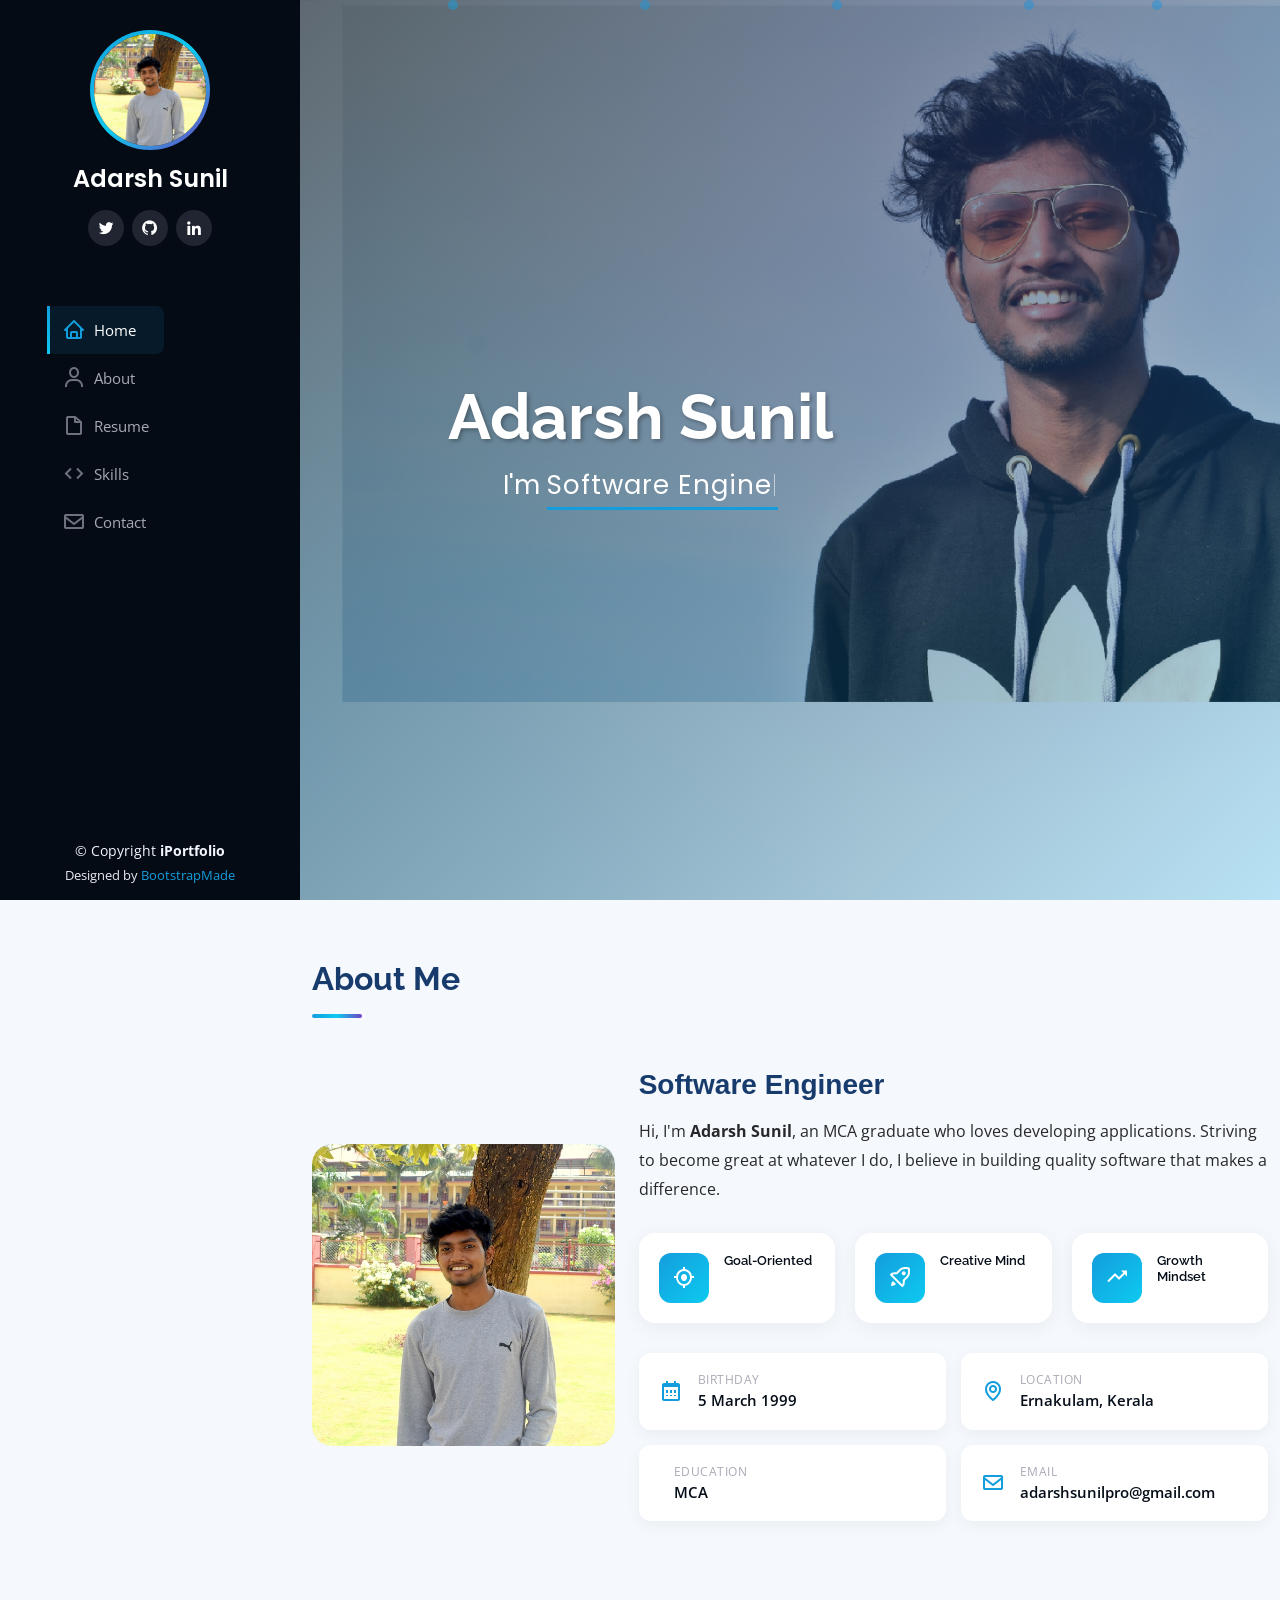
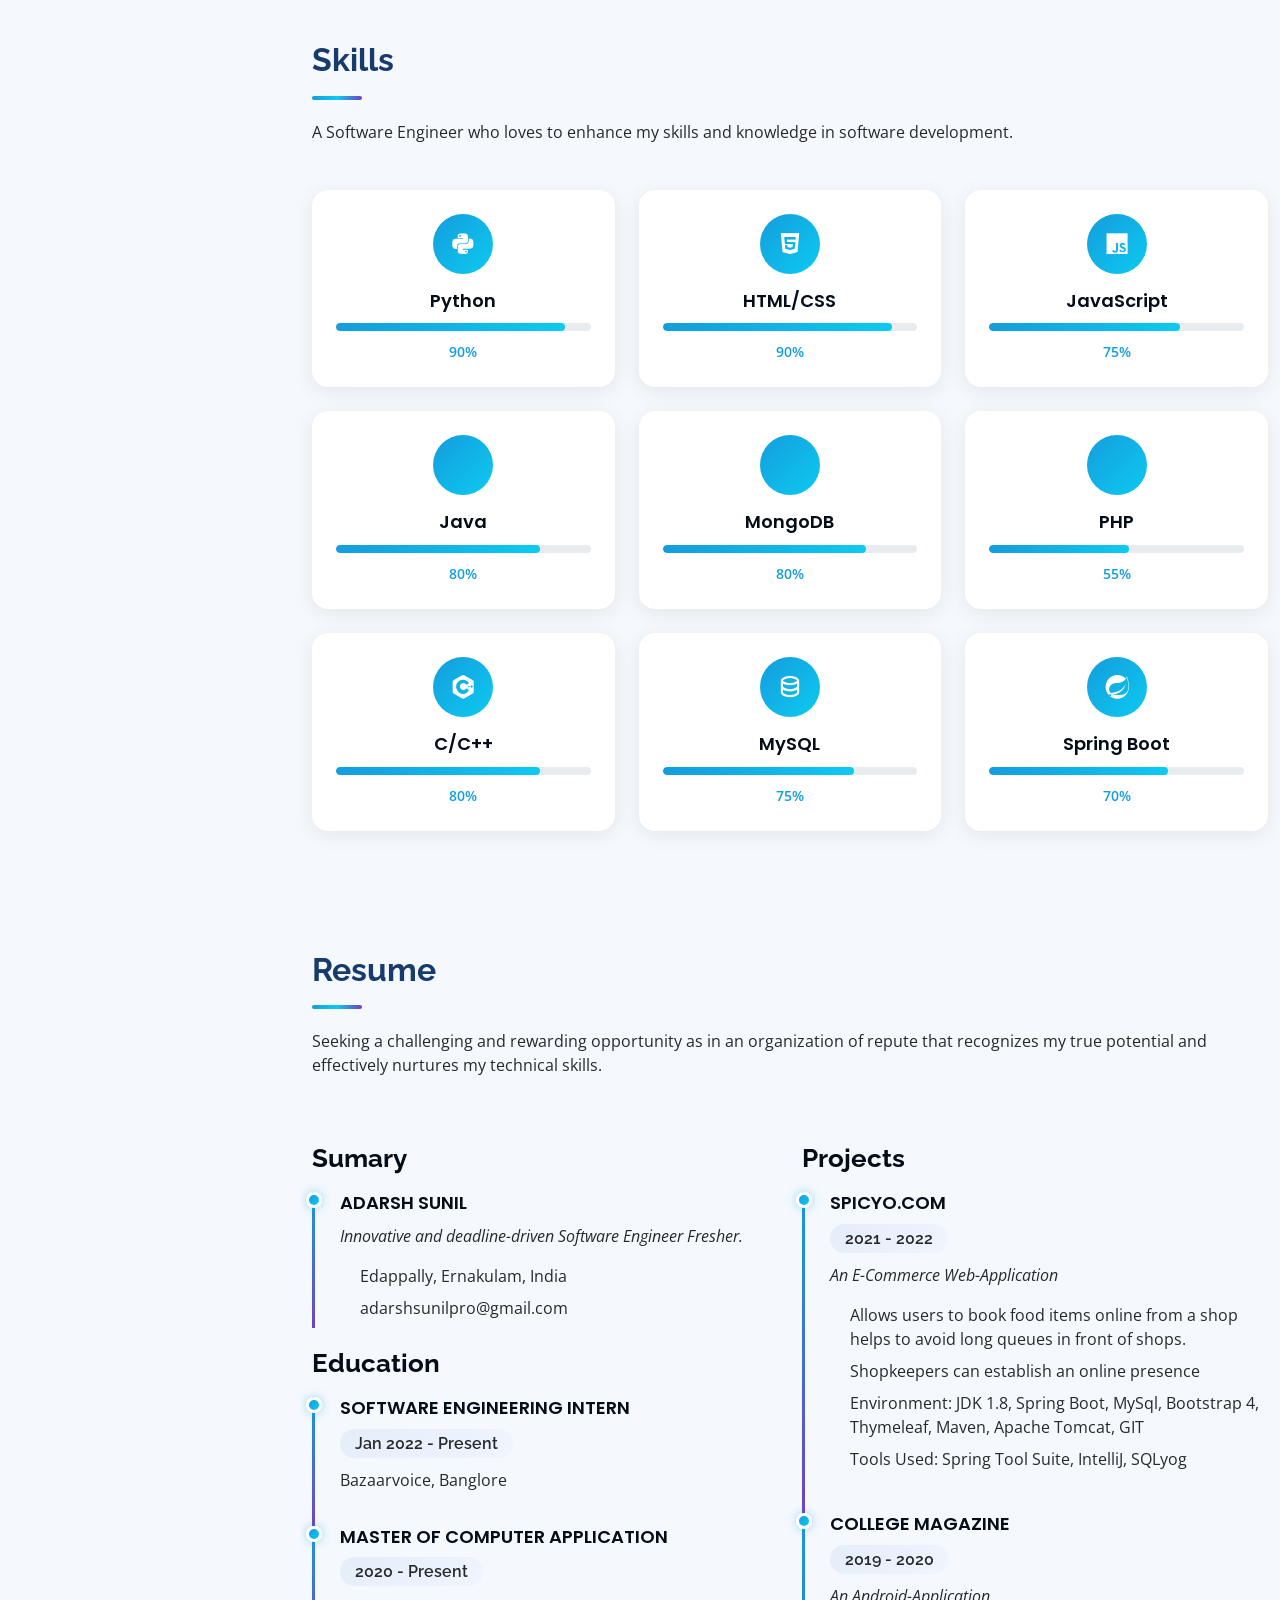
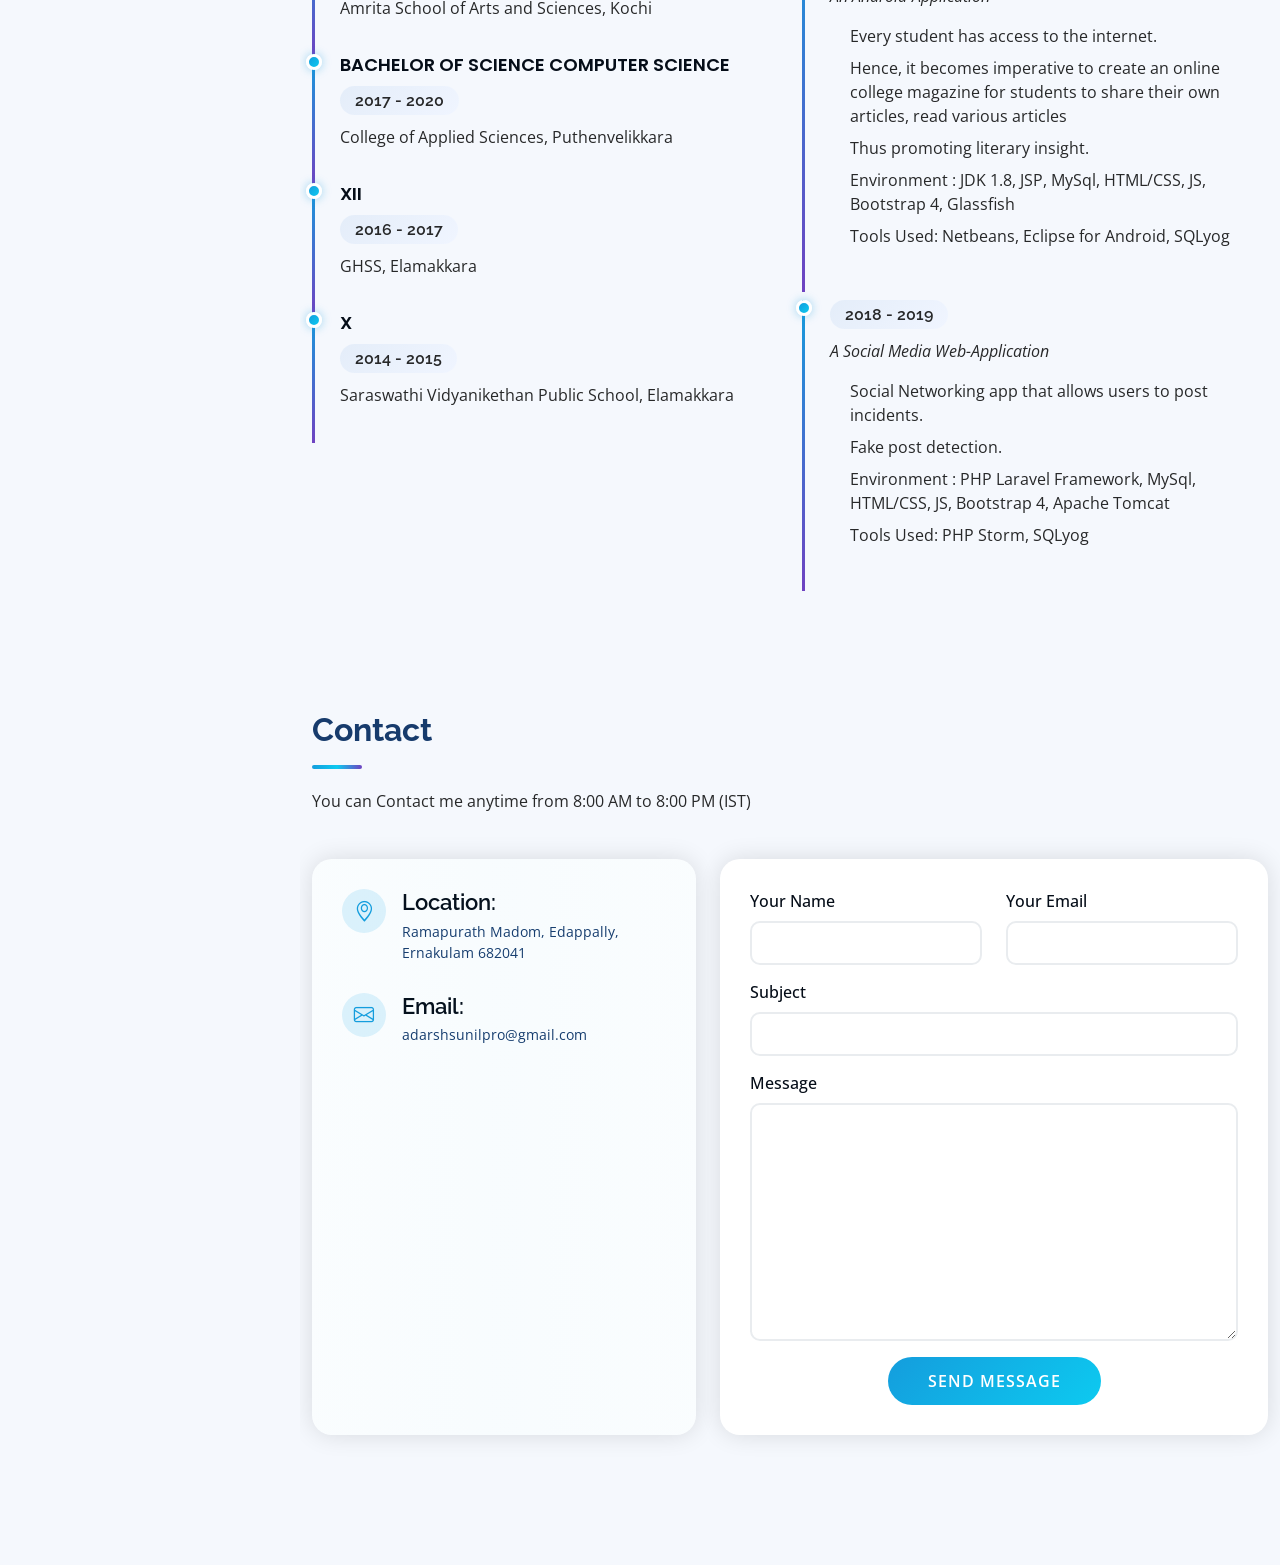
==== commit 450db463: "fix: remove trait descriptions, reduce h4 font size" ====
--- a/index.html
+++ b/index.html
@@ -123,7 +123,6 @@
                 <div class="trait-icon"><i class="bx bx-target-lock"></i></div>
                 <div class="trait-text">
                   <h4>Goal-Oriented</h4>
-                  <p>Wants BIGGER things in life</p>
                 </div>
               </div>
               
@@ -131,7 +130,6 @@
                 <div class="trait-icon"><i class="bx bx-rocket"></i></div>
                 <div class="trait-text">
                   <h4>Creative Mind</h4>
-                  <p>Loves when inner kid takes command</p>
                 </div>
               </div>
               
@@ -139,7 +137,6 @@
                 <div class="trait-icon"><i class="bx bx-trending-up"></i></div>
                 <div class="trait-text">
                   <h4>Growth Mindset</h4>
-                  <p>Expects an exciting future ahead</p>
                 </div>
               </div>
             </div>
--- a/assets/css/style.css
+++ b/assets/css/style.css
@@ -602,15 +602,9 @@
 }
 
 .trait-text h4 {
-  font-size: 16px;
+  font-size: 13px;
   font-weight: 600;
   color: var(--color-dark-secondary);
-  margin-bottom: 5px;
-}
-
-.trait-text p {
-  font-size: 13px;
-  color: var(--color-text-light);
   margin: 0;
 }
 
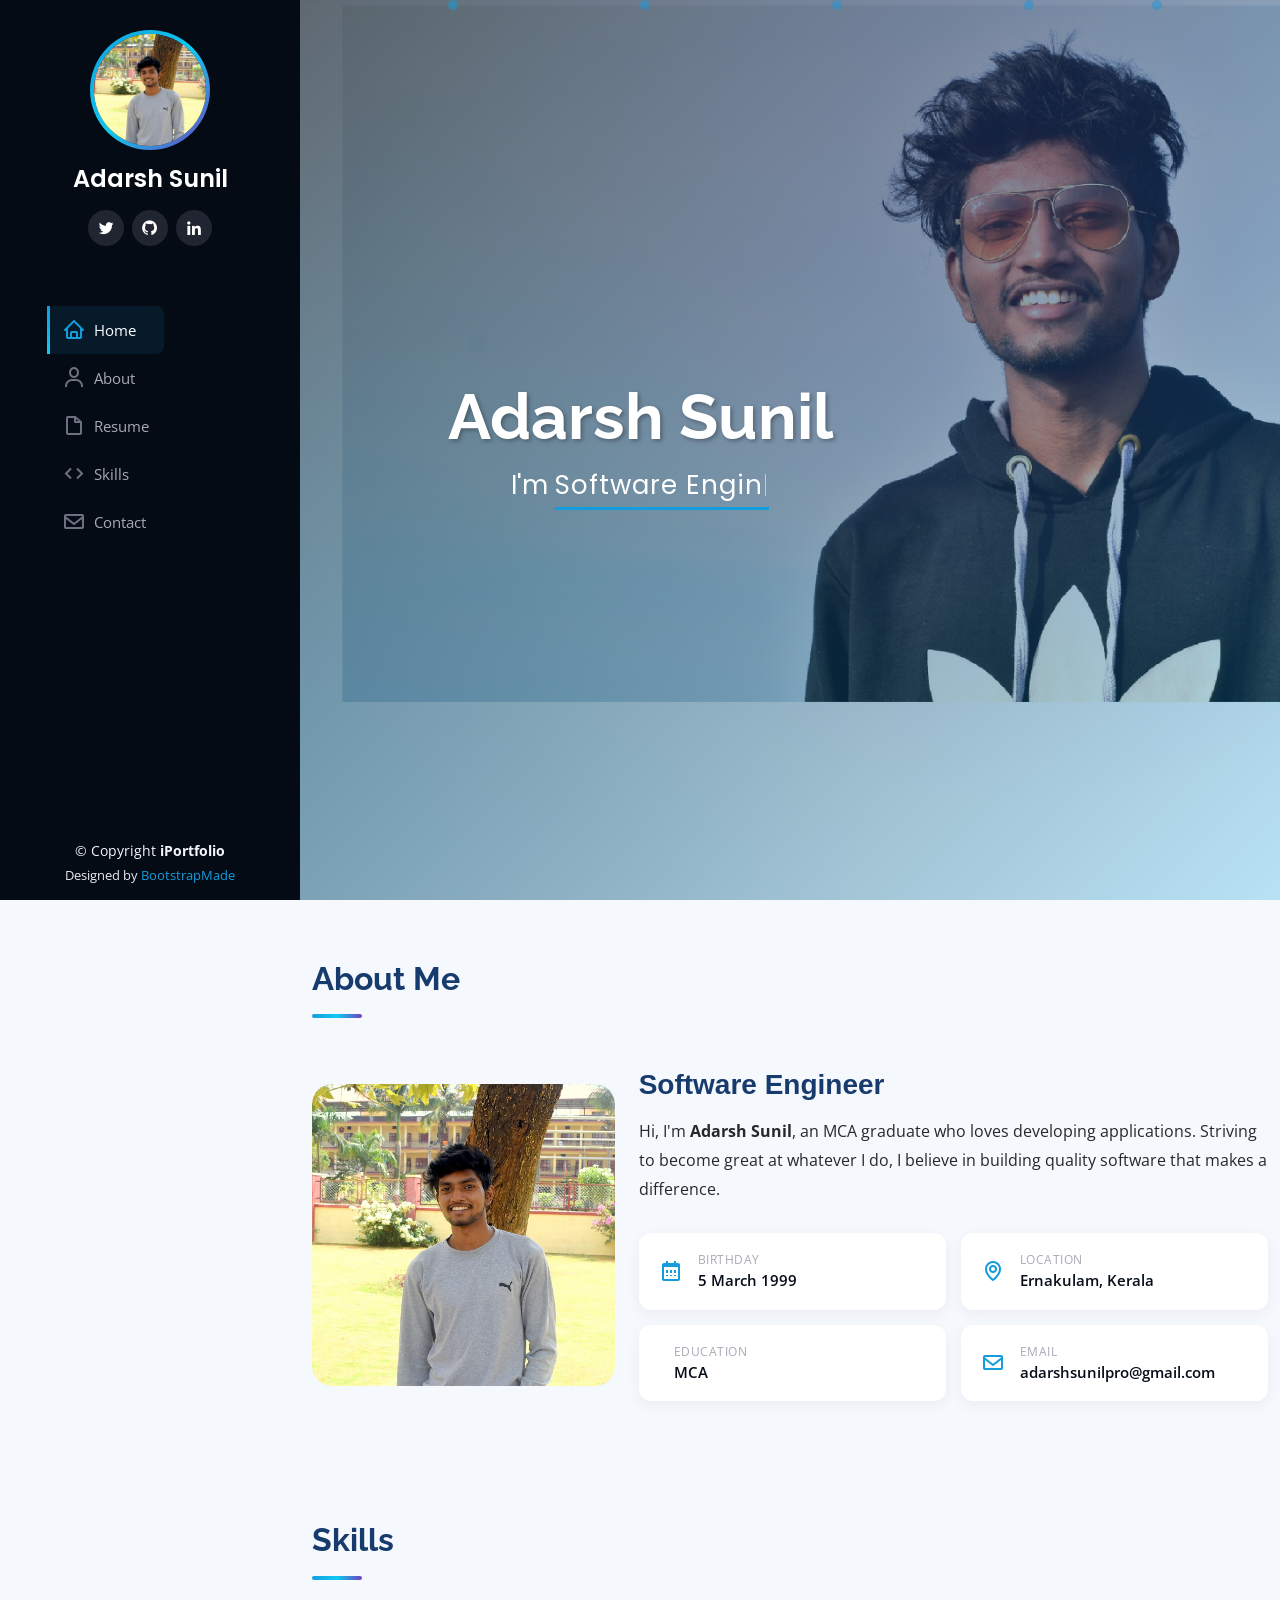
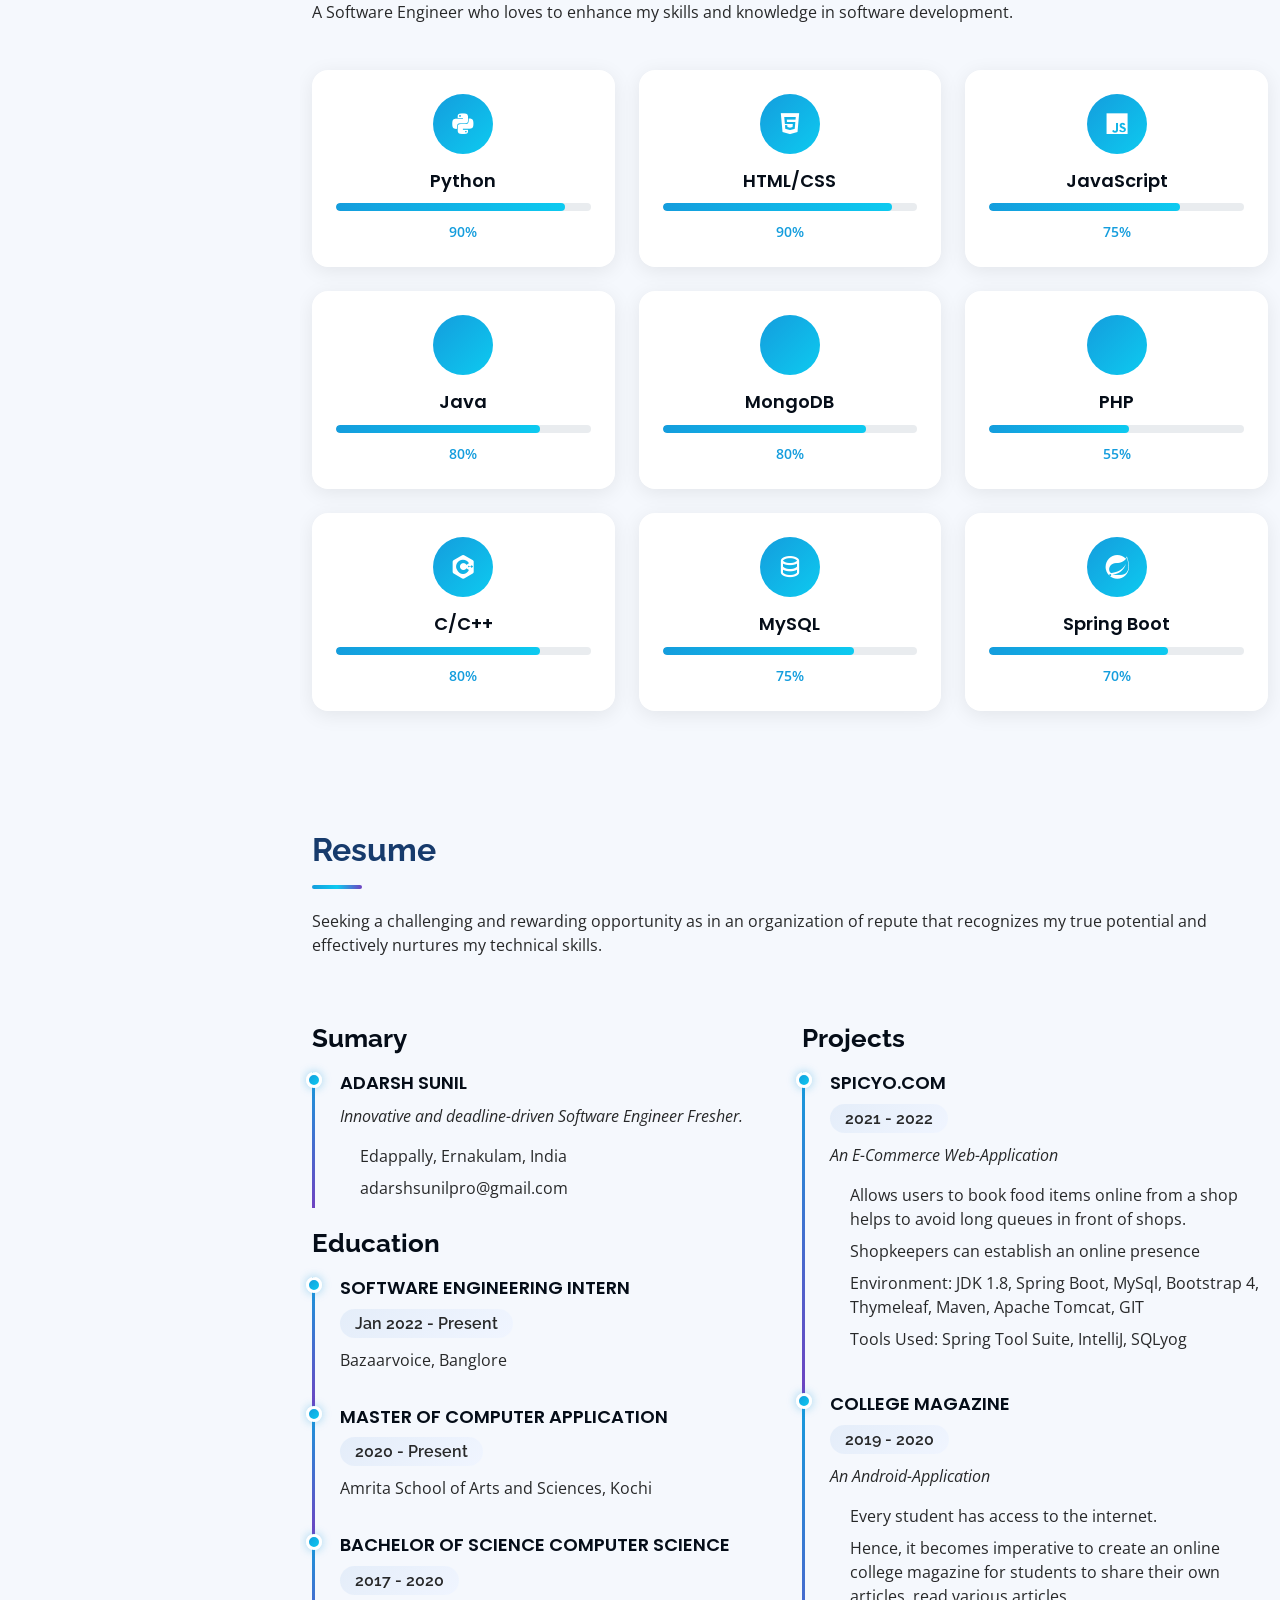
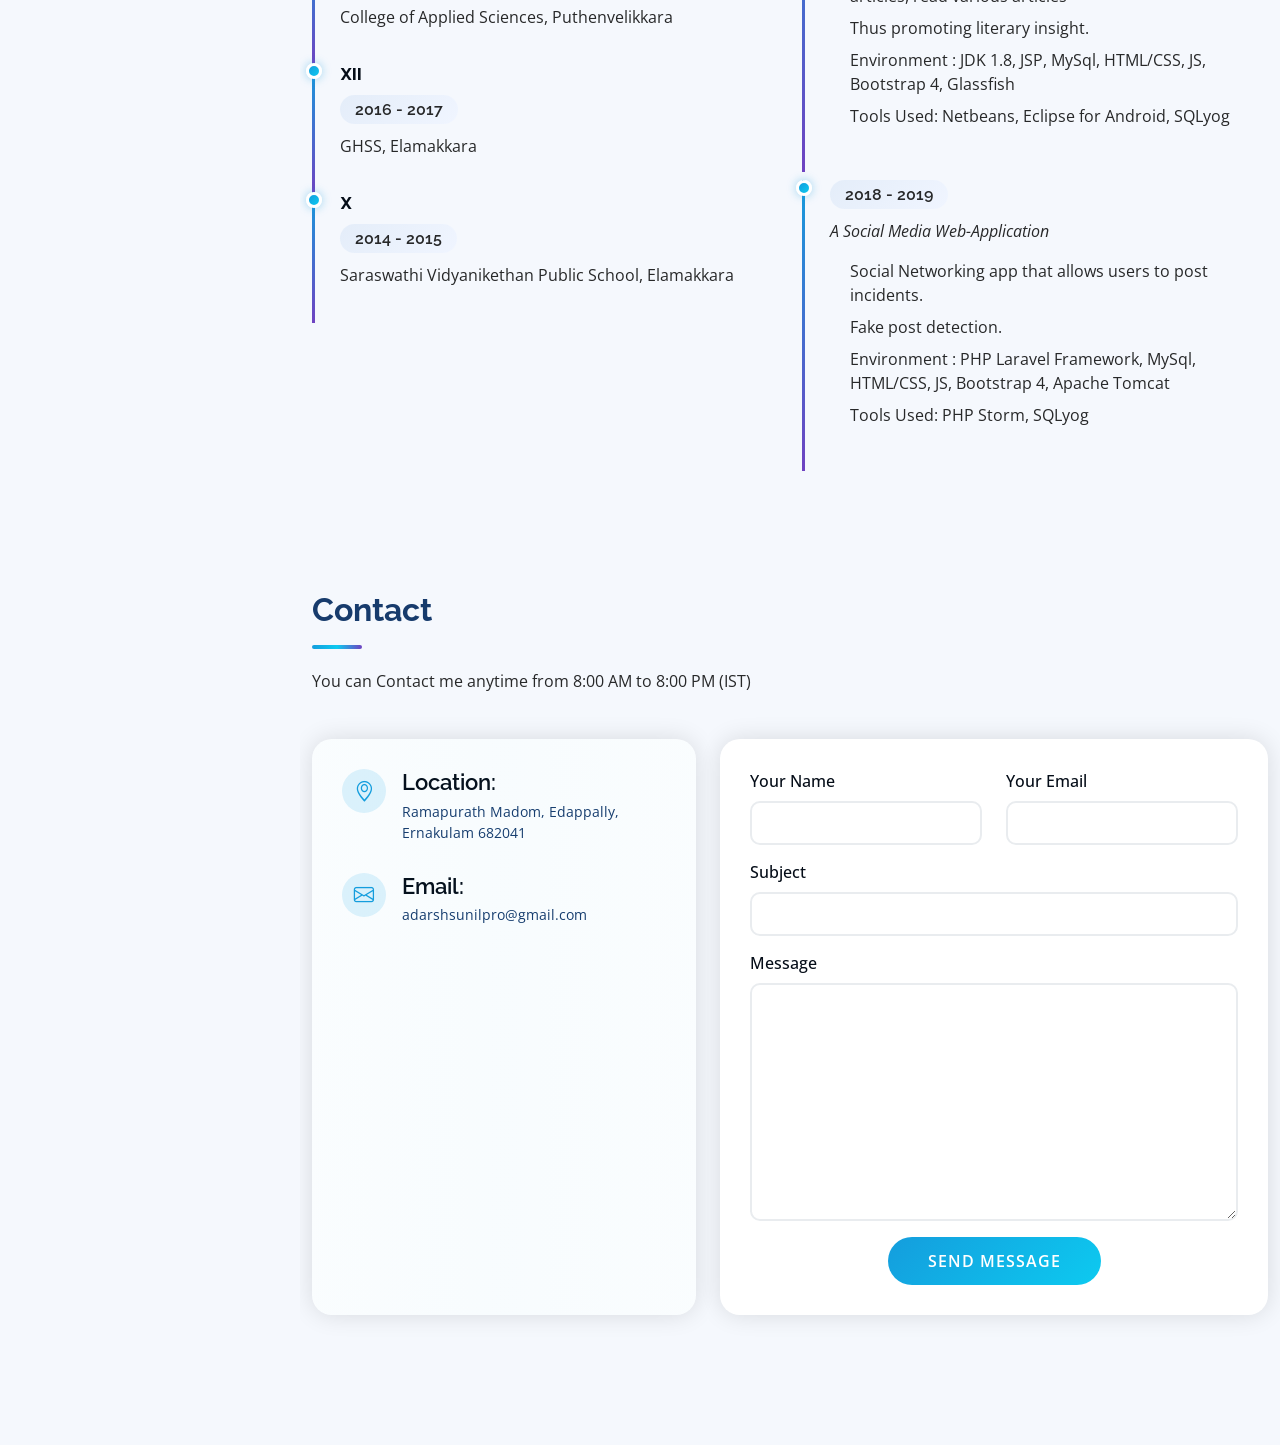
==== commit 0a0e7b95: "fix: remove trait items section" ====
--- a/index.html
+++ b/index.html
@@ -118,28 +118,7 @@
                  that makes a difference.</p>
             </div>
 
-            <div class="about-traits">
-              <div class="trait-item">
-                <div class="trait-icon"><i class="bx bx-target-lock"></i></div>
-                <div class="trait-text">
-                  <h4>Goal-Oriented</h4>
-                </div>
-              </div>
-              
-              <div class="trait-item">
-                <div class="trait-icon"><i class="bx bx-rocket"></i></div>
-                <div class="trait-text">
-                  <h4>Creative Mind</h4>
-                </div>
-              </div>
-              
-              <div class="trait-item">
-                <div class="trait-icon"><i class="bx bx-trending-up"></i></div>
-                <div class="trait-text">
-                  <h4>Growth Mindset</h4>
-                </div>
-              </div>
-            </div>
+            
 
             <div class="about-info-grid">
               <div class="info-card">
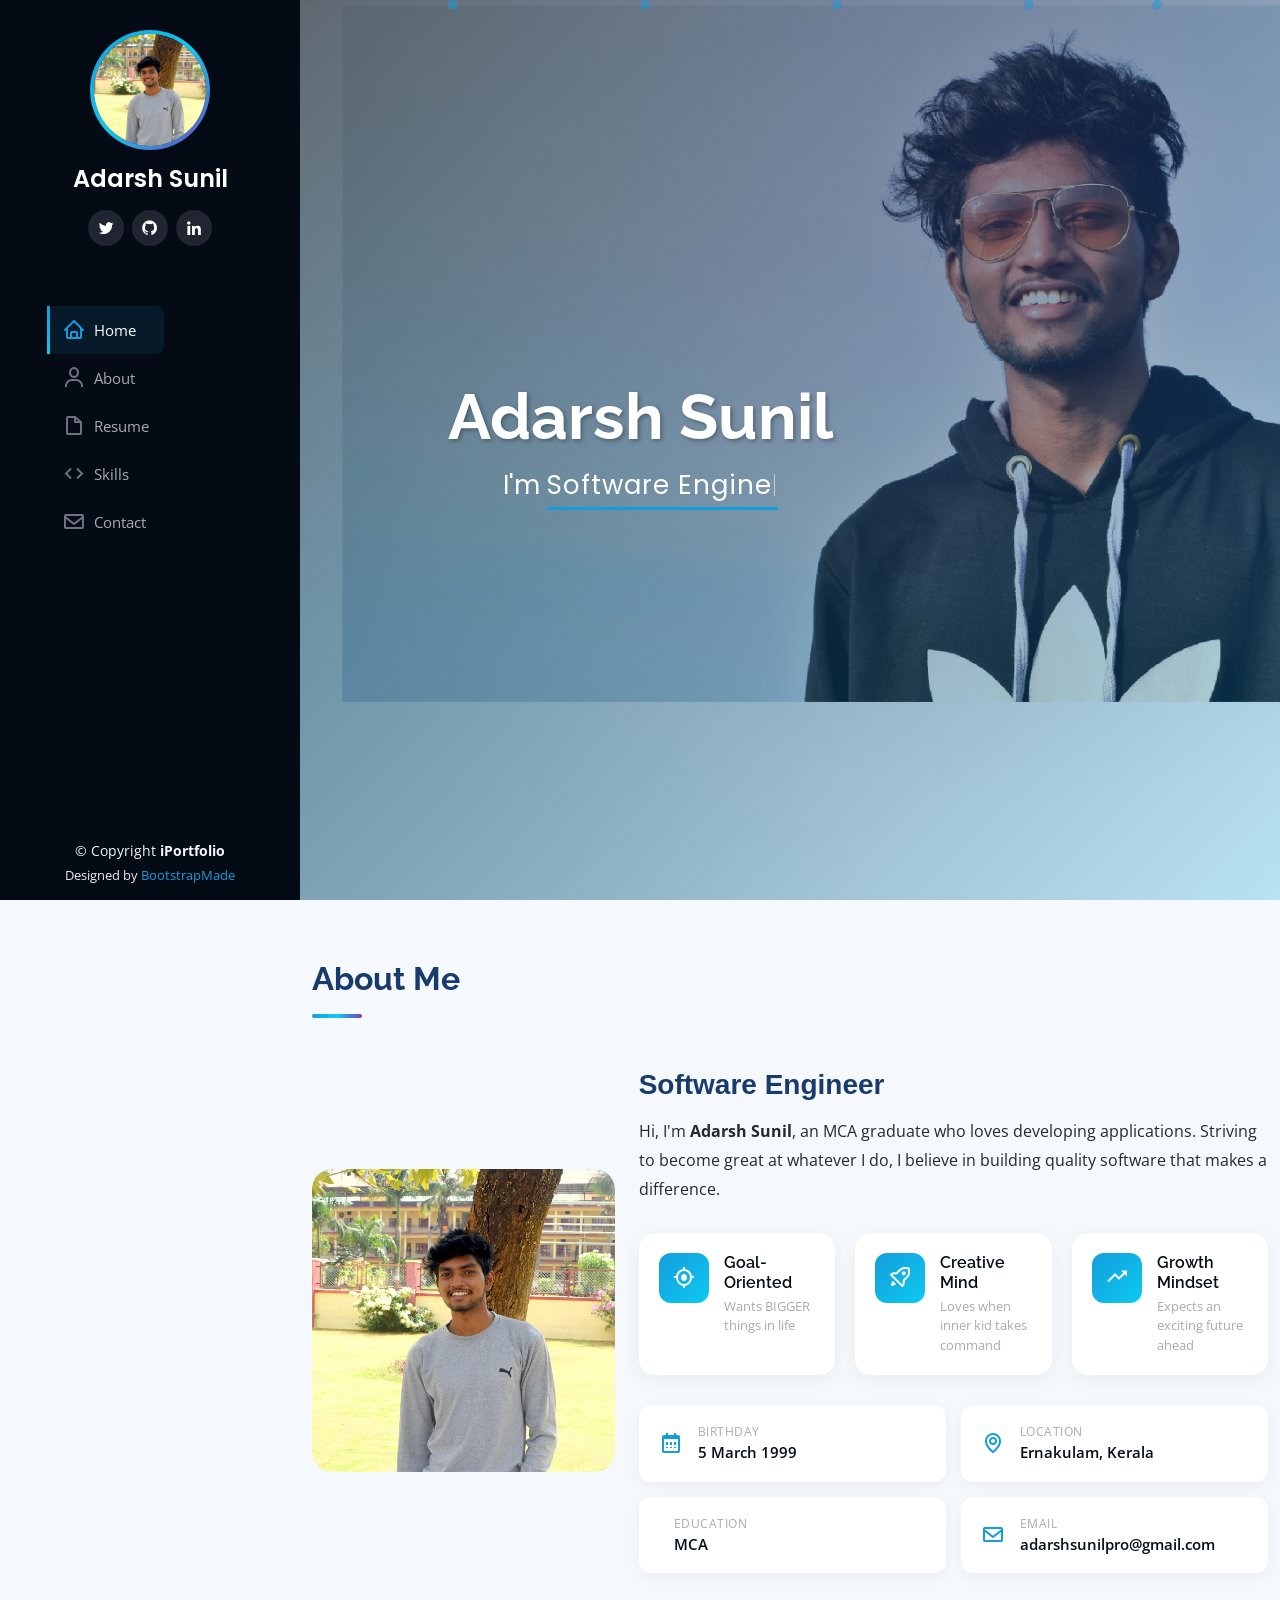
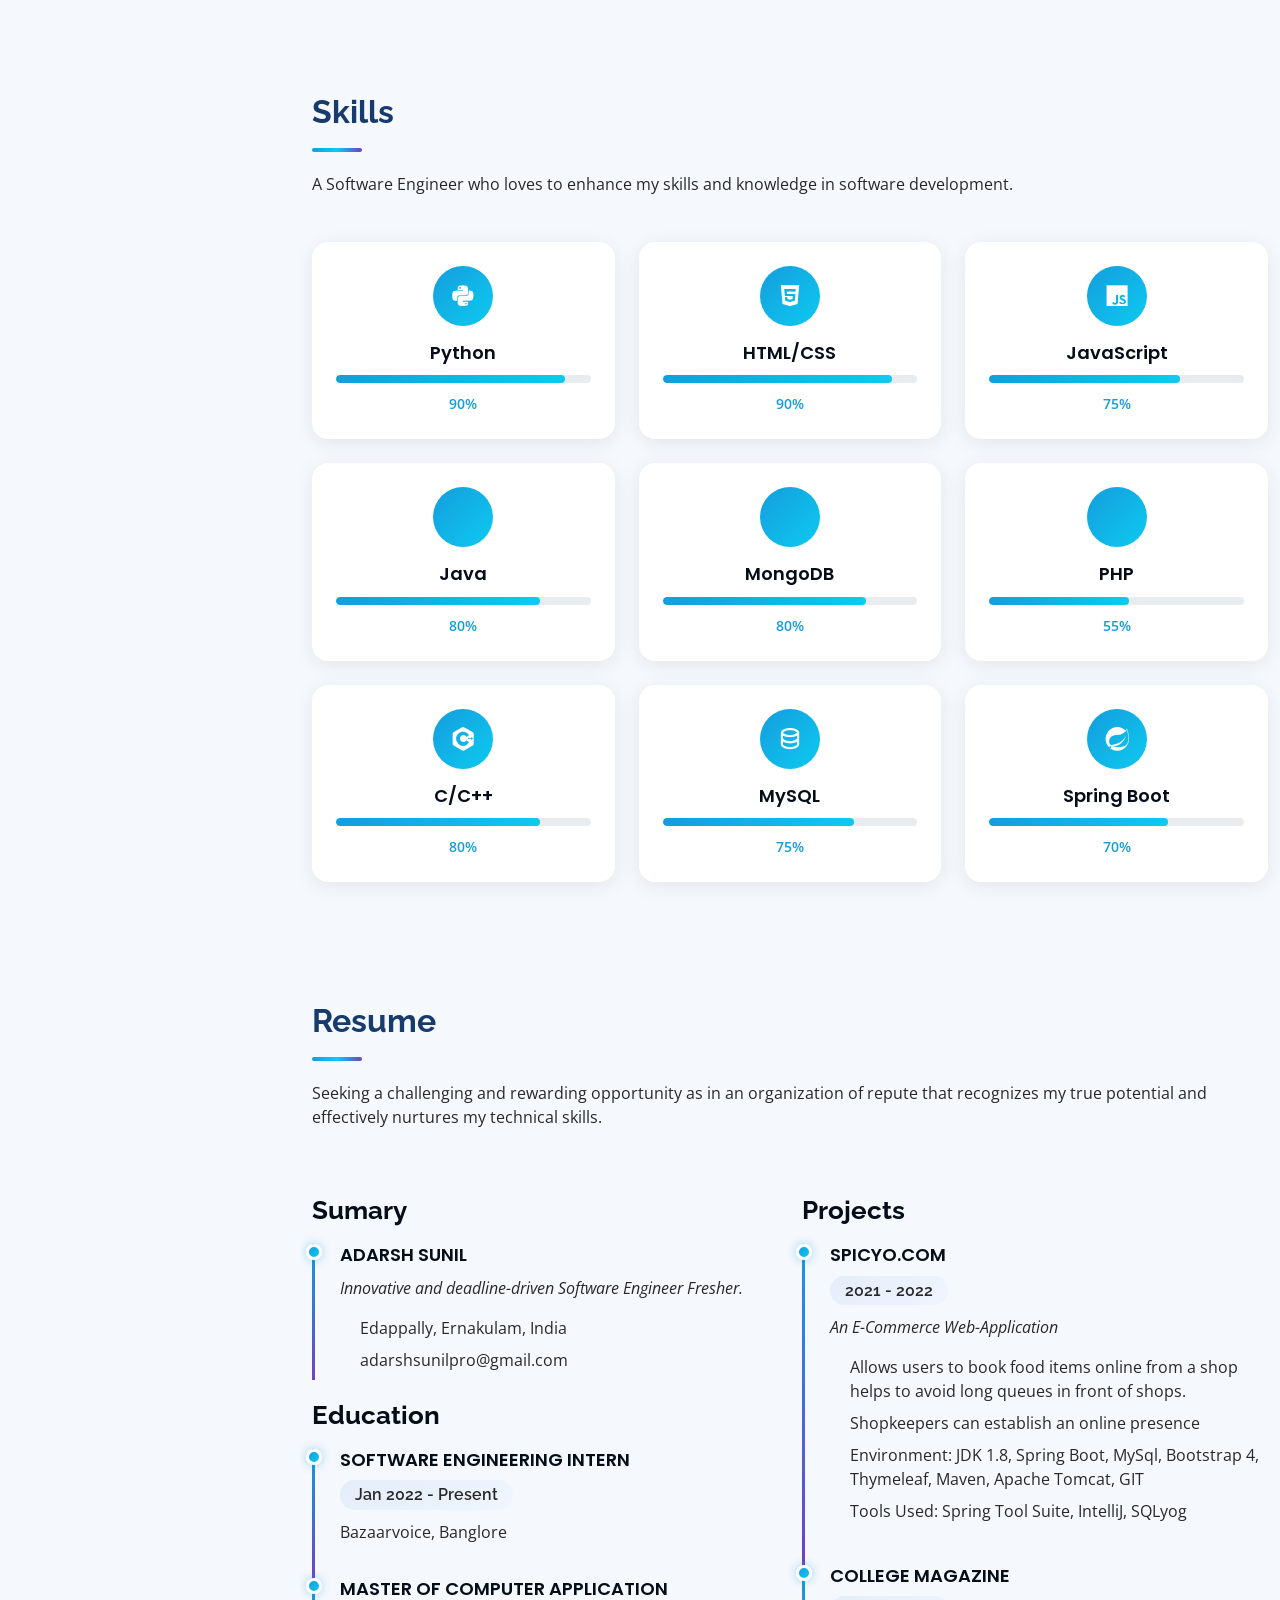
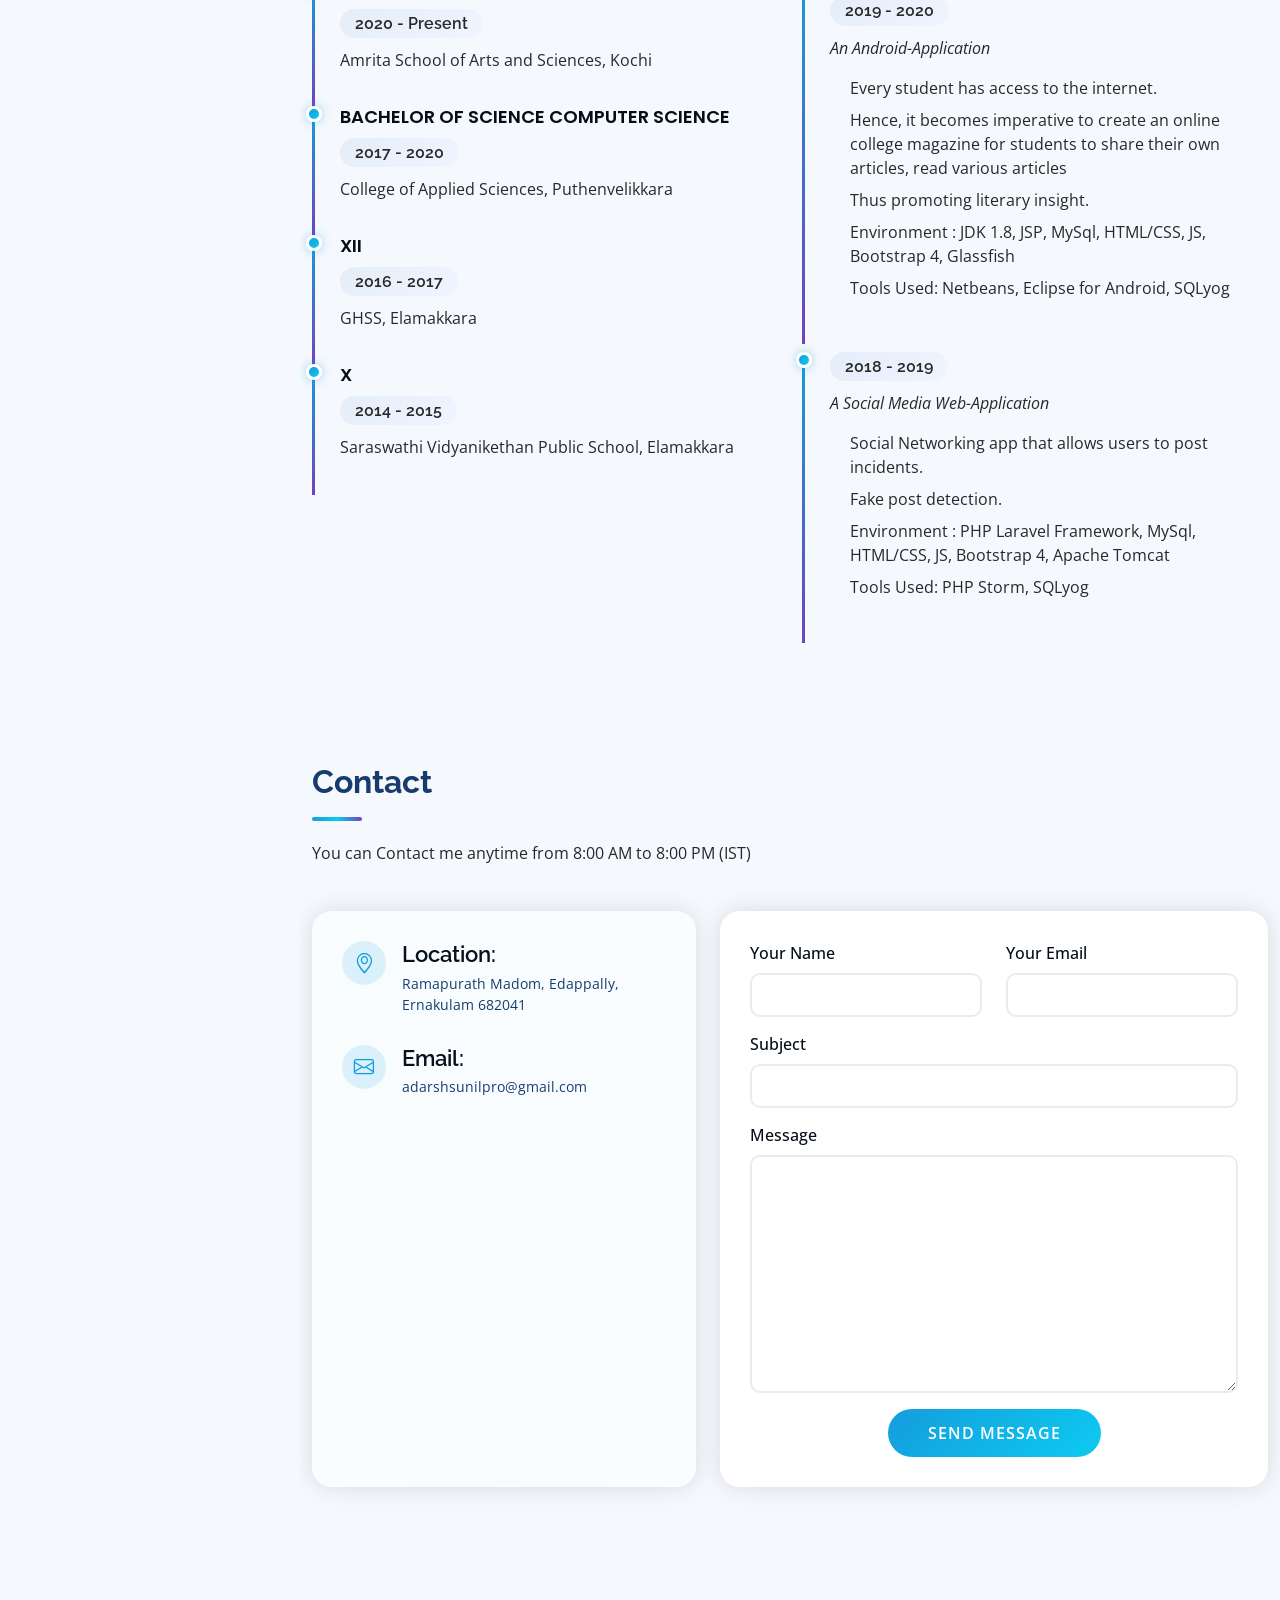
==== commit 2723b49e: "fix: restore trait items with descriptions" ====
--- a/index.html
+++ b/index.html
@@ -118,7 +118,31 @@
                  that makes a difference.</p>
             </div>
 
-            
+            <div class="about-traits">
+              <div class="trait-item">
+                <div class="trait-icon"><i class="bx bx-target-lock"></i></div>
+                <div class="trait-text">
+                  <h4>Goal-Oriented</h4>
+                  <p>Wants BIGGER things in life</p>
+                </div>
+              </div>
+              
+              <div class="trait-item">
+                <div class="trait-icon"><i class="bx bx-rocket"></i></div>
+                <div class="trait-text">
+                  <h4>Creative Mind</h4>
+                  <p>Loves when inner kid takes command</p>
+                </div>
+              </div>
+              
+              <div class="trait-item">
+                <div class="trait-icon"><i class="bx bx-trending-up"></i></div>
+                <div class="trait-text">
+                  <h4>Growth Mindset</h4>
+                  <p>Expects an exciting future ahead</p>
+                </div>
+              </div>
+            </div>
 
             <div class="about-info-grid">
               <div class="info-card">
--- a/assets/css/style.css
+++ b/assets/css/style.css
@@ -602,9 +602,15 @@
 }
 
 .trait-text h4 {
-  font-size: 13px;
+  font-size: 16px;
   font-weight: 600;
   color: var(--color-dark-secondary);
+  margin-bottom: 5px;
+}
+
+.trait-text p {
+  font-size: 13px;
+  color: var(--color-text-light);
   margin: 0;
 }
 
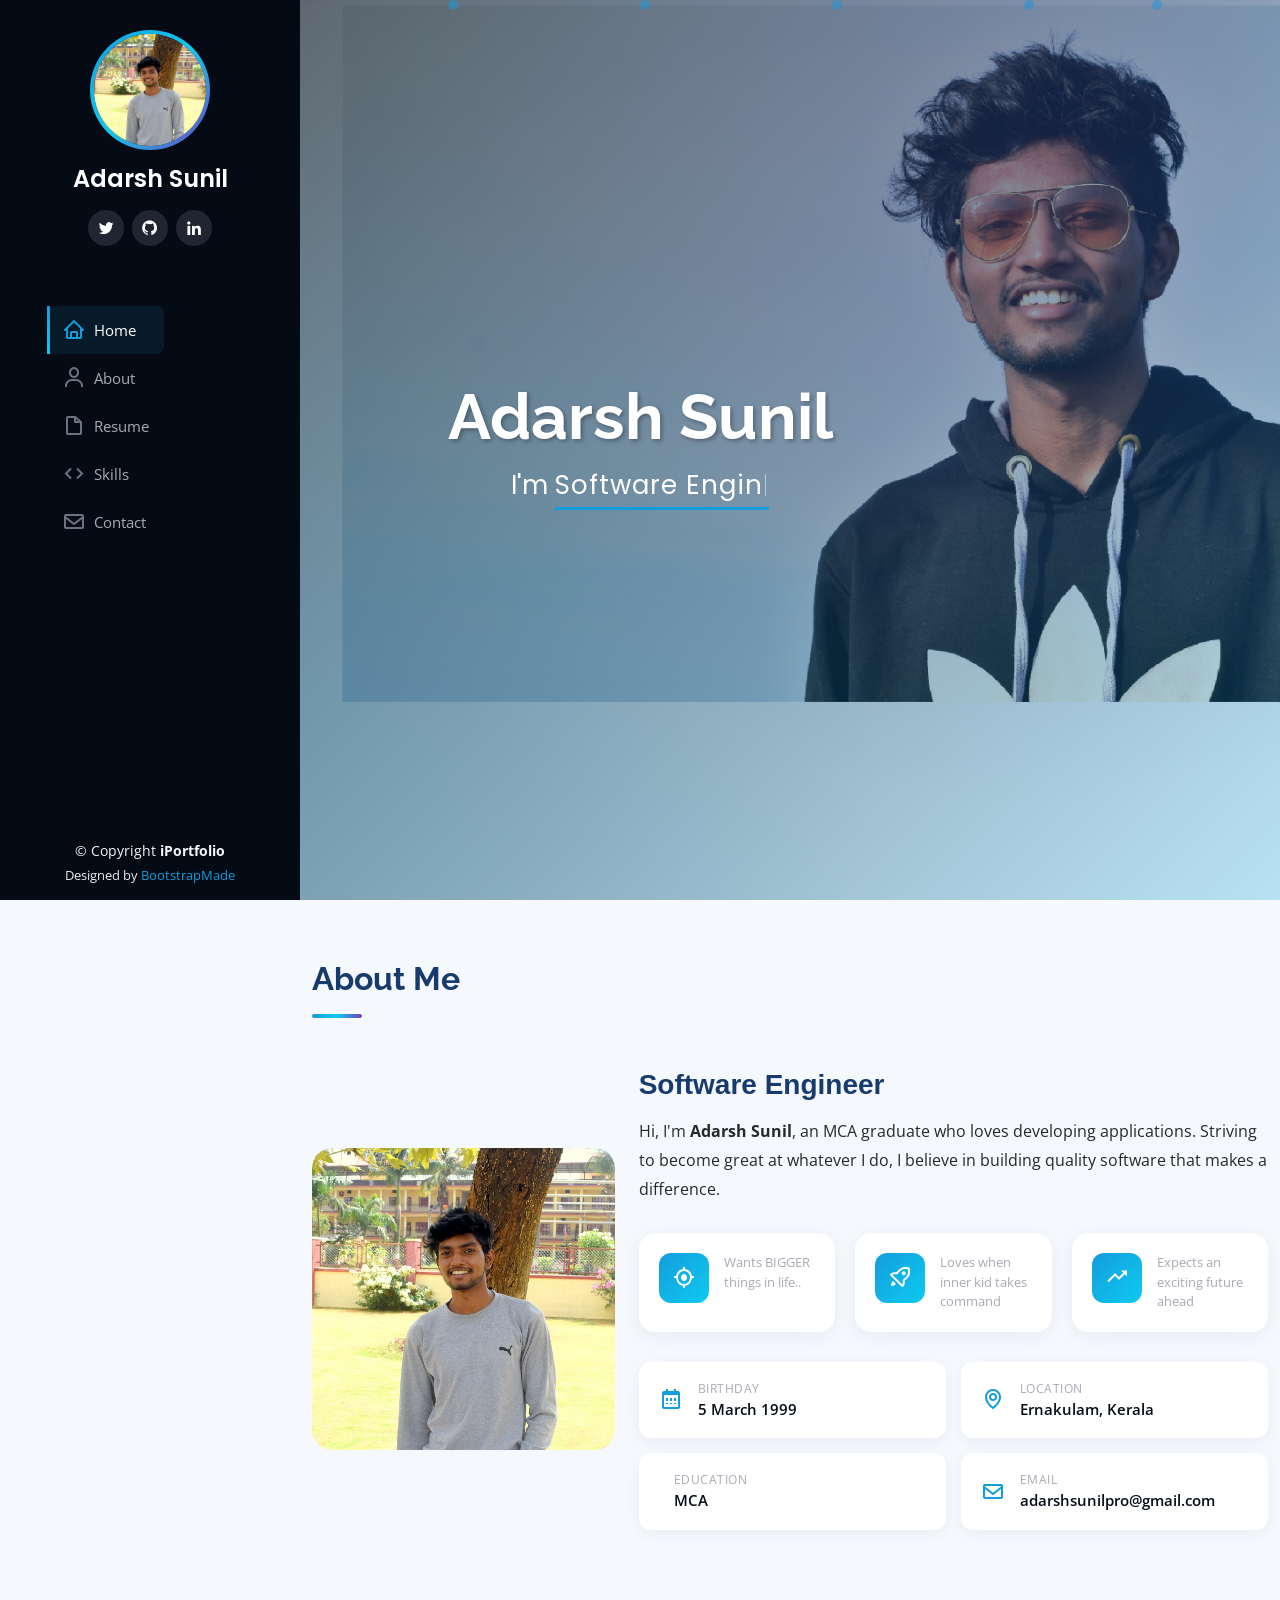
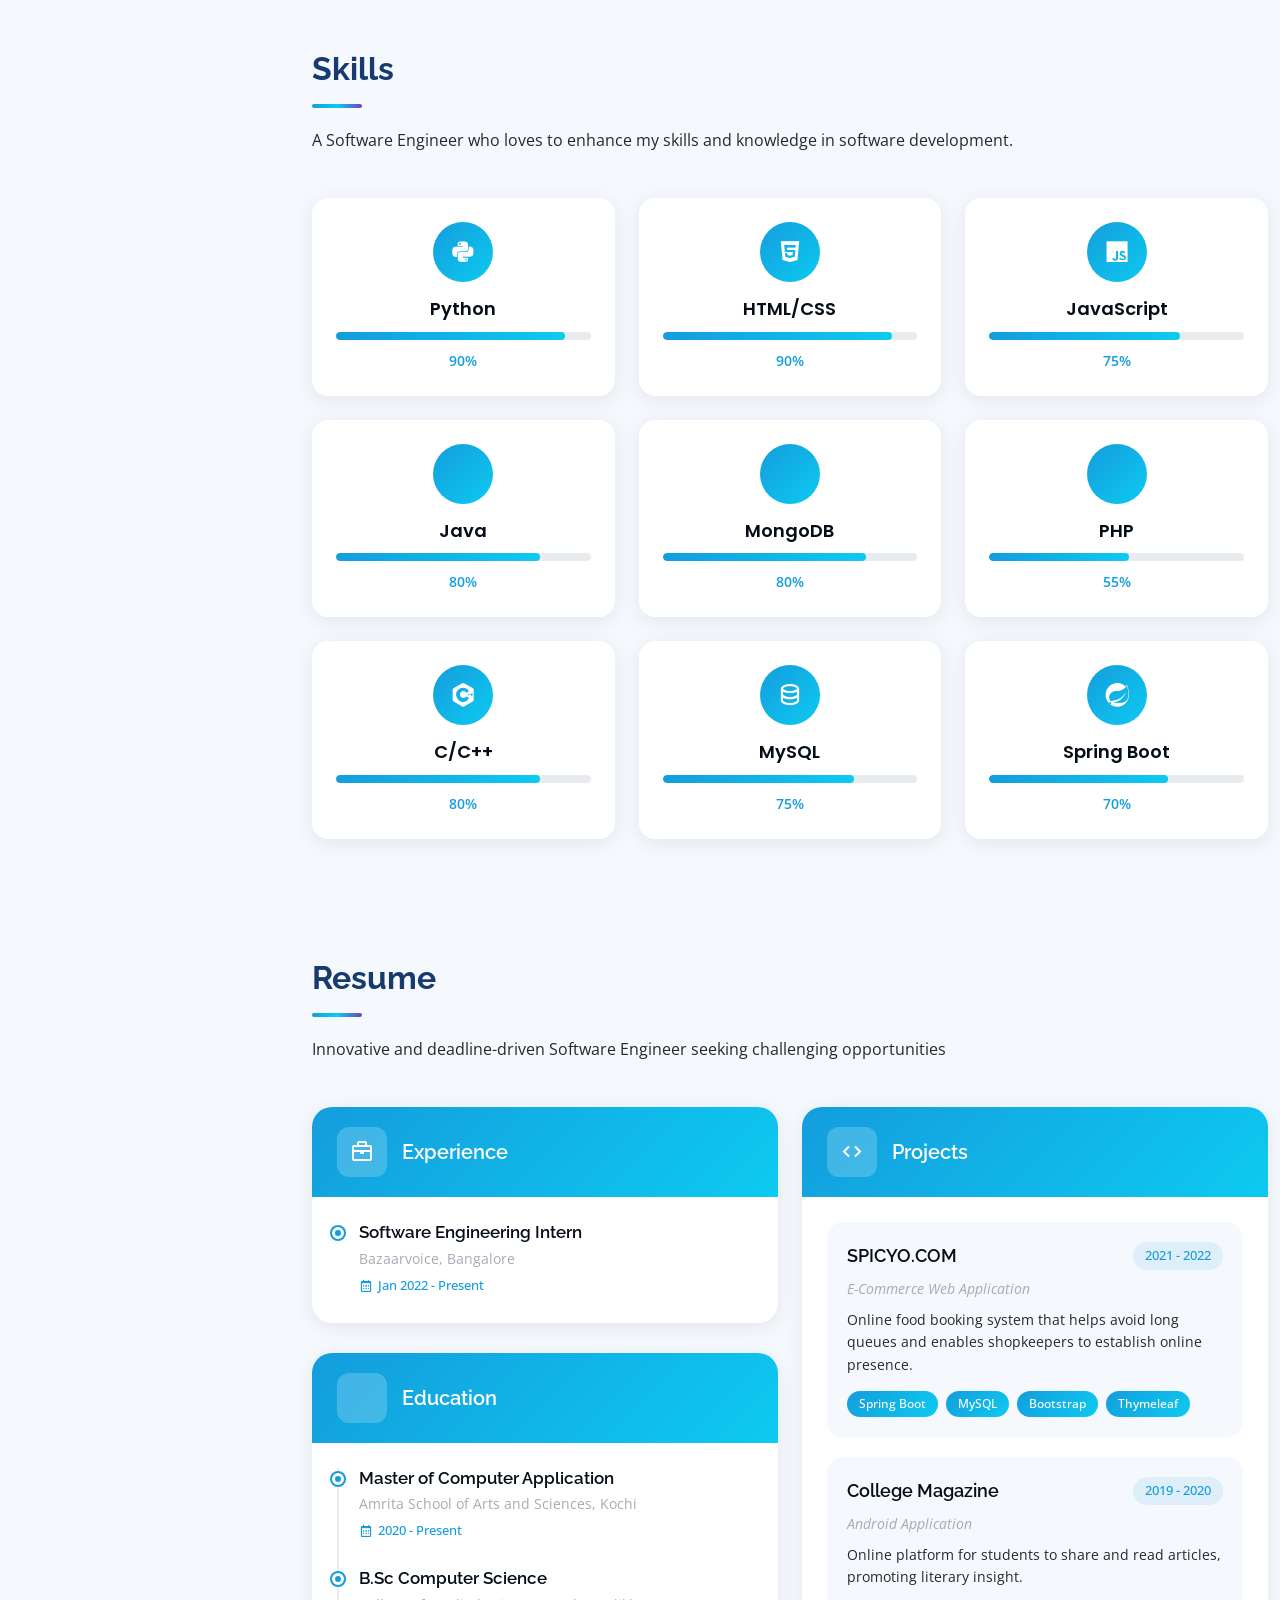
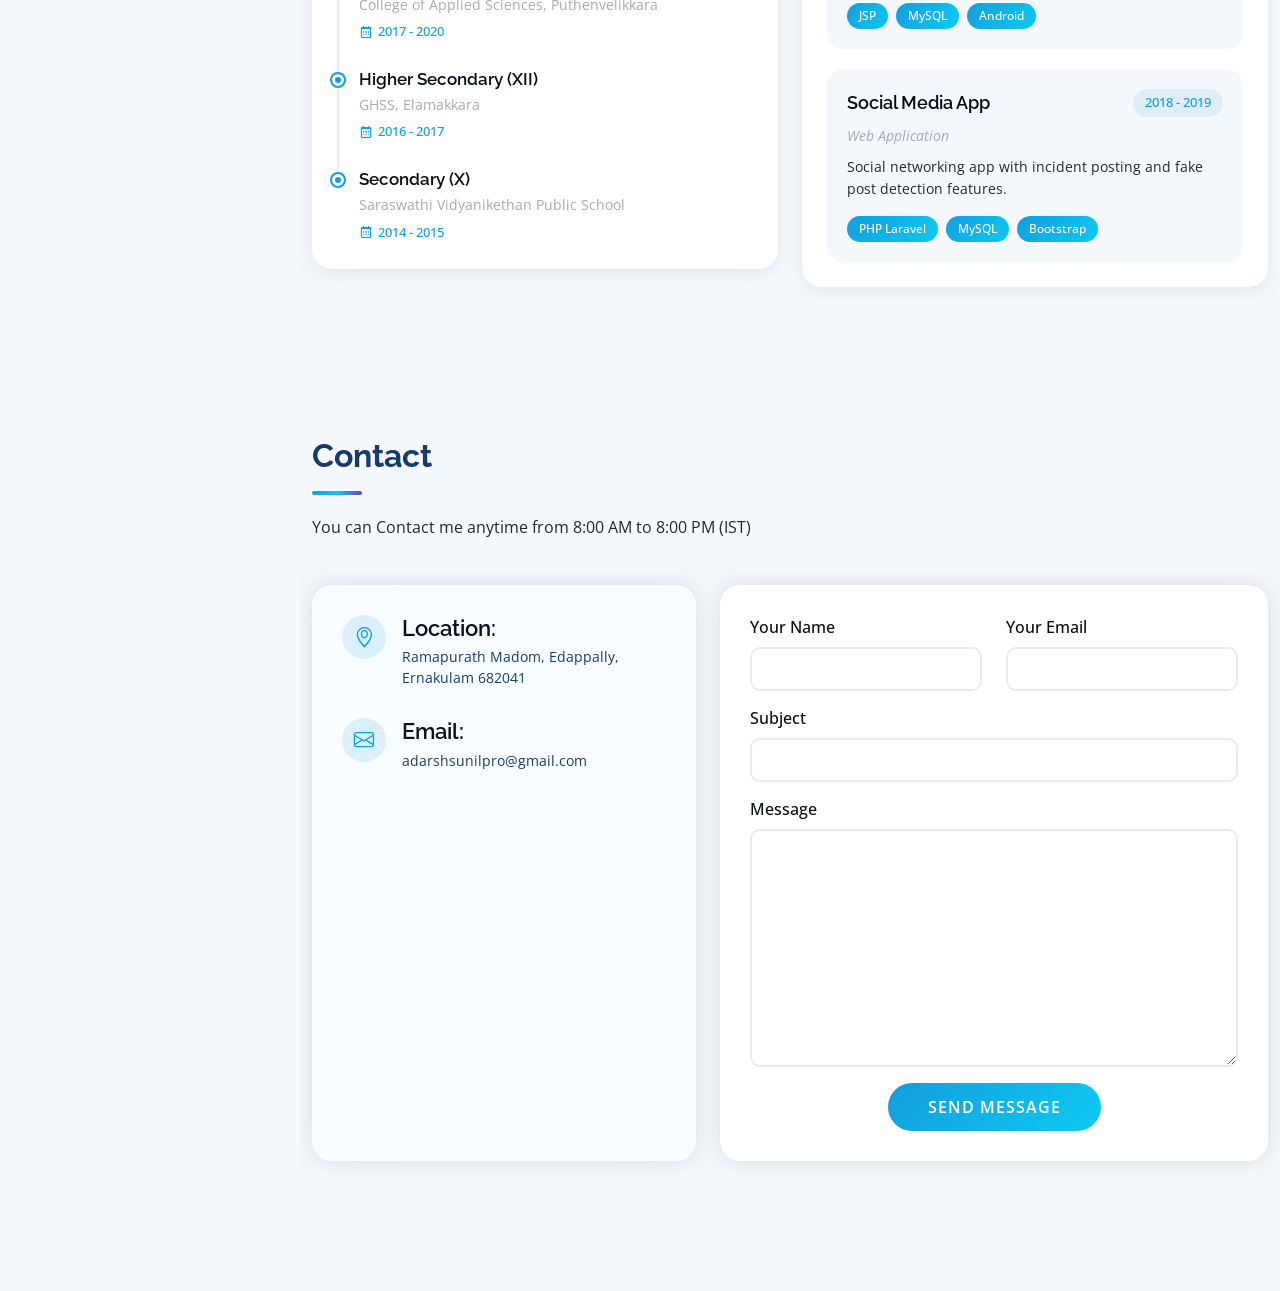
==== commit 04122316: "feat: redesign resume section with modern card layout - Experience and Education in separate cards w" ====
--- a/index.html
+++ b/index.html
@@ -122,15 +122,13 @@
               <div class="trait-item">
                 <div class="trait-icon"><i class="bx bx-target-lock"></i></div>
                 <div class="trait-text">
-                  <h4>Goal-Oriented</h4>
-                  <p>Wants BIGGER things in life</p>
+                  <p>Wants BIGGER things in life..</p>
                 </div>
               </div>
               
               <div class="trait-item">
                 <div class="trait-icon"><i class="bx bx-rocket"></i></div>
                 <div class="trait-text">
-                  <h4>Creative Mind</h4>
                   <p>Loves when inner kid takes command</p>
                 </div>
               </div>
@@ -138,7 +136,6 @@
               <div class="trait-item">
                 <div class="trait-icon"><i class="bx bx-trending-up"></i></div>
                 <div class="trait-text">
-                  <h4>Growth Mindset</h4>
                   <p>Expects an exciting future ahead</p>
                 </div>
               </div>
@@ -282,88 +279,123 @@
 
         <div class="section-title" data-aos="fade-up" data-aos-duration="800">
           <h2>Resume</h2>
-          <p>Seeking a challenging and rewarding opportunity as in an organization 
-            of repute that recognizes my true potential and effectively nurtures my technical skills.</p>
-        </div>
-
-        <div class="row">
+          <p>Innovative and deadline-driven Software Engineer seeking challenging opportunities</p>
+        </div>
+
+        <div class="row g-4">
           <div class="col-lg-6" data-aos="fade-up" data-aos-duration="1000">
-            <h3 class="resume-title">Sumary</h3>
-            <div class="resume-item pb-0">
-              <h4>Adarsh Sunil</h4>
-              <p><em>Innovative and deadline-driven Software Engineer Fresher.</em></p>
-              <ul>
-                <li>
-                  Edappally, Ernakulam, India
-                </li>
-                <li>adarshsunilpro@gmail.com</li>
-              </ul>
-            </div>
-
-            <h3 class="resume-title">Education</h3>
-
-            <div class="resume-item">
-              <h4>Software Engineering Intern</h4>
-              <h5>Jan 2022 - Present</h5>
-              <p>Bazaarvoice, Banglore</p>
-            </div>
-
-            <div class="resume-item">
-              <h4>Master of Computer Application</h4>
-              <h5>2020 - Present</h5>
-              <p>Amrita School of Arts and Sciences, Kochi</p>
-            </div>
-            <div class="resume-item">
-              <h4>Bachelor of Science Computer Science</h4>
-              <h5>2017 - 2020</h5>
-              <p>College of Applied Sciences, Puthenvelikkara</p>
-            </div>
-            <div class="resume-item">
-                <h4>XII</h4>
-                <h5>2016 - 2017</h5>
-                <p>GHSS, Elamakkara</p>
-            </div>
-            <div class="resume-item">
-              <h4>X</h4>
-              <h5>2014 - 2015</h5>
-              <p>Saraswathi Vidyanikethan Public School, Elamakkara</p>
-            </div>
-          </div>
+            <div class="resume-card">
+              <div class="resume-card-header">
+                <div class="resume-icon"><i class="bx bx-briefcase"></i></div>
+                <h3>Experience</h3>
+              </div>
+              <div class="resume-card-body">
+                <div class="resume-entry">
+                  <div class="entry-header">
+                    <div class="entry-dot"></div>
+                    <h4>Software Engineering Intern</h4>
+                  </div>
+                  <span class="entry-company">Bazaarvoice, Bangalore</span>
+                  <span class="entry-period"><i class="bx bx-calendar"></i> Jan 2022 - Present</span>
+                </div>
+              </div>
+            </div>
+
+            <div class="resume-card">
+              <div class="resume-card-header">
+                <div class="resume-icon"><i class="bx bx-graduation"></i></div>
+                <h3>Education</h3>
+              </div>
+              <div class="resume-card-body">
+                <div class="resume-entry">
+                  <div class="entry-header">
+                    <div class="entry-dot"></div>
+                    <h4>Master of Computer Application</h4>
+                  </div>
+                  <span class="entry-company">Amrita School of Arts and Sciences, Kochi</span>
+                  <span class="entry-period"><i class="bx bx-calendar"></i> 2020 - Present</span>
+                </div>
+
+                <div class="resume-entry">
+                  <div class="entry-header">
+                    <div class="entry-dot"></div>
+                    <h4>B.Sc Computer Science</h4>
+                  </div>
+                  <span class="entry-company">College of Applied Sciences, Puthenvelikkara</span>
+                  <span class="entry-period"><i class="bx bx-calendar"></i> 2017 - 2020</span>
+                </div>
+
+                <div class="resume-entry">
+                  <div class="entry-header">
+                    <div class="entry-dot"></div>
+                    <h4>Higher Secondary (XII)</h4>
+                  </div>
+                  <span class="entry-company">GHSS, Elamakkara</span>
+                  <span class="entry-period"><i class="bx bx-calendar"></i> 2016 - 2017</span>
+                </div>
+
+                <div class="resume-entry">
+                  <div class="entry-header">
+                    <div class="entry-dot"></div>
+                    <h4>Secondary (X)</h4>
+                  </div>
+                  <span class="entry-company">Saraswathi Vidyanikethan Public School</span>
+                  <span class="entry-period"><i class="bx bx-calendar"></i> 2014 - 2015</span>
+                </div>
+              </div>
+            </div>
+          </div>
+
           <div class="col-lg-6" data-aos="fade-up" data-aos-delay="200" data-aos-duration="1000">
-            <h3 class="resume-title">Projects</h3>
-            <div class="resume-item">
-              <h4>SPICYO.COM</h4>
-              <h5>2021 - 2022</h5>
-              <p><em>An E-Commerce Web-Application</em></p>
-              <ul>
-                <li>Allows users to book food items online from a shop helps to avoid long queues in front of shops.
-                <li>Shopkeepers can establish an online presence
-                <li>Environment: JDK 1.8, Spring Boot, MySql, Bootstrap 4, Thymeleaf, Maven, Apache Tomcat, GIT
-                <li>Tools Used: Spring Tool Suite, IntelliJ, SQLyog
-              </ul>
-            </div>
-            <div class="resume-item">
-              <h4>College Magazine</h4>
-              <h5>2019 - 2020</h5>
-              <p><em>An Android-Application</em></p>
-              <ul>
-                <li>Every student has access to the internet. 
-                <li>Hence, it becomes imperative to create an online college magazine for students to share their own articles, read various articles
-                <li>Thus promoting literary insight. 
-                <li>Environment : JDK 1.8, JSP, MySql, HTML/CSS, JS, Bootstrap 4, Glassfish 
-                <li>Tools Used: Netbeans, Eclipse for Android, SQLyog
-                </ul>
-            </div>
-            <div class="resume-item">
-              <h4></h4>
-              <h5>2018 - 2019</h5>
-              <p><em>A Social Media Web-Application</em></p>
-              <ul>
-                <li>Social Networking app that allows users to post incidents.
-                <li>Fake post detection.
-                <li>Environment : PHP Laravel Framework, MySql, HTML/CSS, JS, Bootstrap 4, Apache Tomcat 
-                <li>Tools Used: PHP Storm, SQLyog
-                </ul>
+            <div class="resume-card">
+              <div class="resume-card-header">
+                <div class="resume-icon"><i class="bx bx-code"></i></div>
+                <h3>Projects</h3>
+              </div>
+              <div class="resume-card-body">
+                <div class="project-entry">
+                  <div class="project-header">
+                    <h4>SPICYO.COM</h4>
+                    <span class="project-year">2021 - 2022</span>
+                  </div>
+                  <p class="project-type">E-Commerce Web Application</p>
+                  <p class="project-desc">Online food booking system that helps avoid long queues and enables shopkeepers to establish online presence.</p>
+                  <div class="project-tech">
+                    <span class="tech-tag">Spring Boot</span>
+                    <span class="tech-tag">MySQL</span>
+                    <span class="tech-tag">Bootstrap</span>
+                    <span class="tech-tag">Thymeleaf</span>
+                  </div>
+                </div>
+
+                <div class="project-entry">
+                  <div class="project-header">
+                    <h4>College Magazine</h4>
+                    <span class="project-year">2019 - 2020</span>
+                  </div>
+                  <p class="project-type">Android Application</p>
+                  <p class="project-desc">Online platform for students to share and read articles, promoting literary insight.</p>
+                  <div class="project-tech">
+                    <span class="tech-tag">JSP</span>
+                    <span class="tech-tag">MySQL</span>
+                    <span class="tech-tag">Android</span>
+                  </div>
+                </div>
+
+                <div class="project-entry">
+                  <div class="project-header">
+                    <h4>Social Media App</h4>
+                    <span class="project-year">2018 - 2019</span>
+                  </div>
+                  <p class="project-type">Web Application</p>
+                  <p class="project-desc">Social networking app with incident posting and fake post detection features.</p>
+                  <div class="project-tech">
+                    <span class="tech-tag">PHP Laravel</span>
+                    <span class="tech-tag">MySQL</span>
+                    <span class="tech-tag">Bootstrap</span>
+                  </div>
+                </div>
+              </div>
             </div>
           </div>
         </div>
--- a/assets/css/style.css
+++ b/assets/css/style.css
@@ -743,80 +743,181 @@
   color: var(--color-primary);
 }
 
-.resume .resume-title {
-  font-size: 26px;
-  font-weight: 700;
-  margin-top: 20px;
+.resume-card {
+  background: #fff;
+  border-radius: 20px;
+  overflow: hidden;
+  box-shadow: 0 4px 20px rgba(0, 0, 0, 0.08);
+  margin-bottom: 30px;
+  transition: all 0.3s ease;
+}
+
+.resume-card:hover {
+  transform: translateY(-5px);
+  box-shadow: 0 15px 40px rgba(20, 157, 221, 0.15);
+}
+
+.resume-card-header {
+  background: linear-gradient(135deg, var(--color-primary), var(--color-secondary));
+  padding: 20px 25px;
+  display: flex;
+  align-items: center;
+  gap: 15px;
+}
+
+.resume-card-header .resume-icon {
+  width: 50px;
+  height: 50px;
+  background: rgba(255, 255, 255, 0.2);
+  border-radius: 12px;
+  display: flex;
+  align-items: center;
+  justify-content: center;
+  font-size: 24px;
+  color: #fff;
+}
+
+.resume-card-header h3 {
+  color: #fff;
+  font-size: 20px;
+  font-weight: 600;
+  margin: 0;
+}
+
+.resume-card-body {
+  padding: 25px;
+}
+
+.resume-entry {
+  position: relative;
+  padding-left: 20px;
+  padding-bottom: 25px;
+  border-left: 2px solid #e9ecef;
+}
+
+.resume-entry:last-child {
+  padding-bottom: 0;
+  border-left-color: transparent;
+}
+
+.resume-entry::before {
+  content: '';
+  position: absolute;
+  left: -7px;
+  top: 5px;
+  width: 12px;
+  height: 12px;
+  background: var(--color-primary);
+  border-radius: 50%;
+  border: 3px solid #fff;
+  box-shadow: 0 0 0 2px var(--color-primary);
+}
+
+.entry-header {
+  display: flex;
+  align-items: center;
+  gap: 10px;
+  margin-bottom: 5px;
+}
+
+.entry-header h4 {
+  font-size: 17px;
+  font-weight: 600;
+  color: var(--color-dark-secondary);
+  margin: 0;
+}
+
+.entry-dot {
+  display: none;
+}
+
+.entry-company {
+  display: block;
+  font-size: 14px;
+  color: var(--color-text-light);
+  margin-bottom: 5px;
+}
+
+.entry-period {
+  display: inline-flex;
+  align-items: center;
+  gap: 5px;
+  font-size: 13px;
+  color: var(--color-primary);
+  font-weight: 500;
+}
+
+.entry-period i {
+  font-size: 14px;
+}
+
+.project-entry {
+  background: var(--color-light);
+  border-radius: 16px;
+  padding: 20px;
   margin-bottom: 20px;
-  color: var(--color-dark-secondary);
-}
-
-.resume .resume-item {
-  position: relative;
-  padding: 0 0 20px 25px;
-  margin-top: -2px;
-  border-left: 3px solid;
-  border-image: linear-gradient(180deg, var(--color-primary), var(--color-accent)) 1;
-  transition: all var(--transition-base);
-}
-
-.resume .resume-item:hover {
-  transform: translateX(5px);
-  background: rgba(20, 157, 221, 0.03);
-  border-radius: 0 10px 10px 0;
-}
-
-.resume .resume-item::before {
-  content: "";
-  position: absolute;
-  width: 16px;
-  height: 16px;
-  left: -9px;
-  top: 0;
-  background: linear-gradient(135deg, var(--color-primary), var(--color-secondary));
-  border: 3px solid #fff;
-  box-shadow: 0 0 10px rgba(20, 157, 221, 0.4);
-  border-radius: 50%;
-  transition: all var(--transition-base);
-}
-
-.resume .resume-item:hover::before {
-  transform: scale(1.3);
-  box-shadow: 0 0 20px rgba(20, 157, 221, 0.6);
-}
-
-.resume .resume-item h4 {
+  transition: all 0.3s ease;
+}
+
+.project-entry:last-child {
+  margin-bottom: 0;
+}
+
+.project-entry:hover {
+  background: #fff;
+  box-shadow: 0 8px 25px rgba(0, 0, 0, 0.08);
+}
+
+.project-header {
+  display: flex;
+  justify-content: space-between;
+  align-items: center;
+  margin-bottom: 8px;
+}
+
+.project-header h4 {
   font-size: 18px;
   font-weight: 600;
-  text-transform: uppercase;
-  font-family: var(--font-poppins);
   color: var(--color-dark-secondary);
+  margin: 0;
+}
+
+.project-year {
+  font-size: 13px;
+  color: var(--color-primary);
+  font-weight: 500;
+  background: rgba(20, 157, 221, 0.1);
+  padding: 4px 12px;
+  border-radius: 20px;
+}
+
+.project-type {
+  font-size: 14px;
+  color: var(--color-text-light);
   margin-bottom: 10px;
-}
-
-.resume .resume-item h5 {
-  font-size: 16px;
-  background: linear-gradient(135deg, #e4edf9, #f0f5ff);
-  padding: 5px 15px;
-  display: inline-block;
-  font-weight: 600;
-  margin-bottom: 10px;
-  border-radius: var(--radius-full);
-  transition: all var(--transition-base);
-}
-
-.resume .resume-item:hover h5 {
+  font-style: italic;
+}
+
+.project-desc {
+  font-size: 14px;
+  color: var(--color-text);
+  line-height: 1.6;
+  margin-bottom: 15px;
+}
+
+.project-tech {
+  display: flex;
+  flex-wrap: wrap;
+  gap: 8px;
+}
+
+.tech-tag {
+  font-size: 12px;
   background: linear-gradient(135deg, var(--color-primary), var(--color-secondary));
   color: #fff;
-}
-
-.resume .resume-item ul {
-  padding-left: 20px;
-  margin-top: 10px;
-}
-
-.resume .resume-item ul li {
-  padding-bottom: 8px;
+  padding: 4px 12px;
+  border-radius: 20px;
+  font-weight: 500;
 }
 
 .contact {
@@ -1070,6 +1171,7 @@
   #hero h1 { font-size: 26px; line-height: 34px; }
   #hero p { font-size: 16px; }
   .section-title h2 { font-size: 24px; }
+  .project-header { flex-direction: column; align-items: flex-start; gap: 8px; }
 }
 
 @media (max-width: 1199px) {
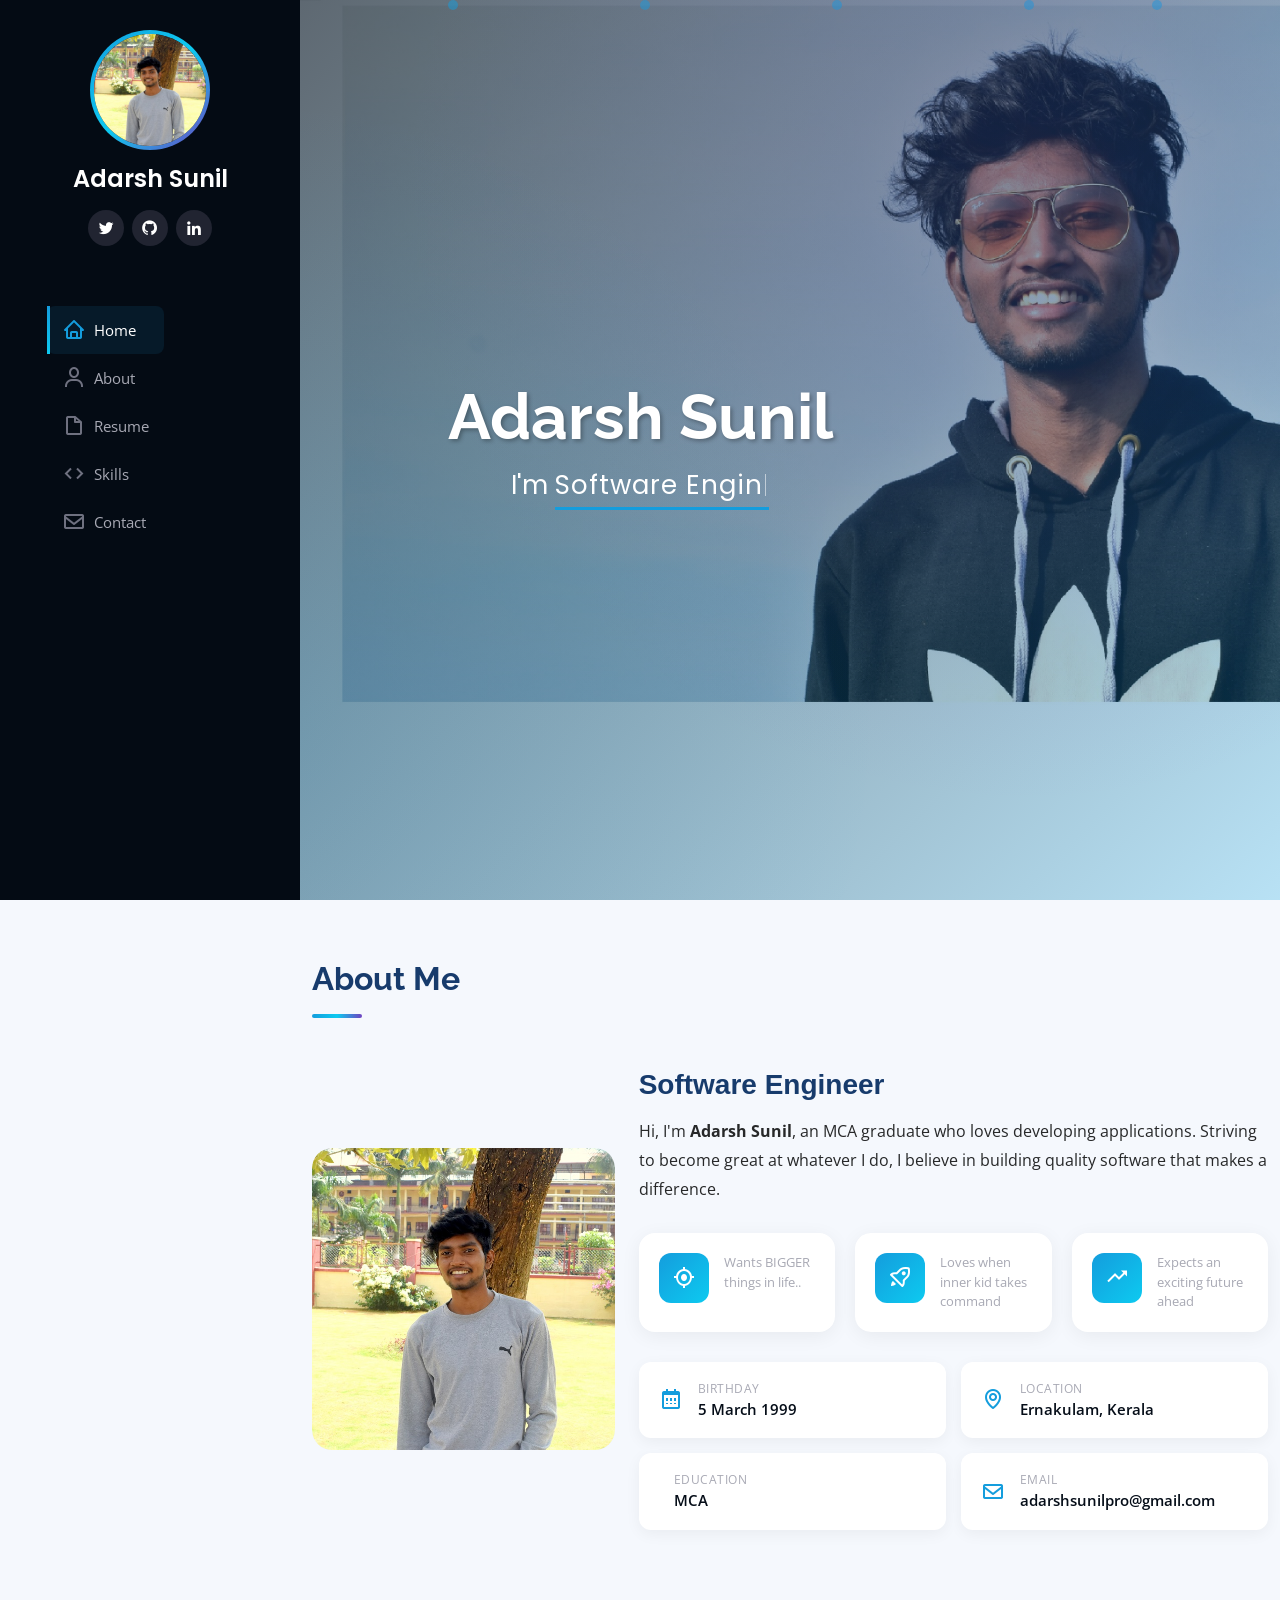
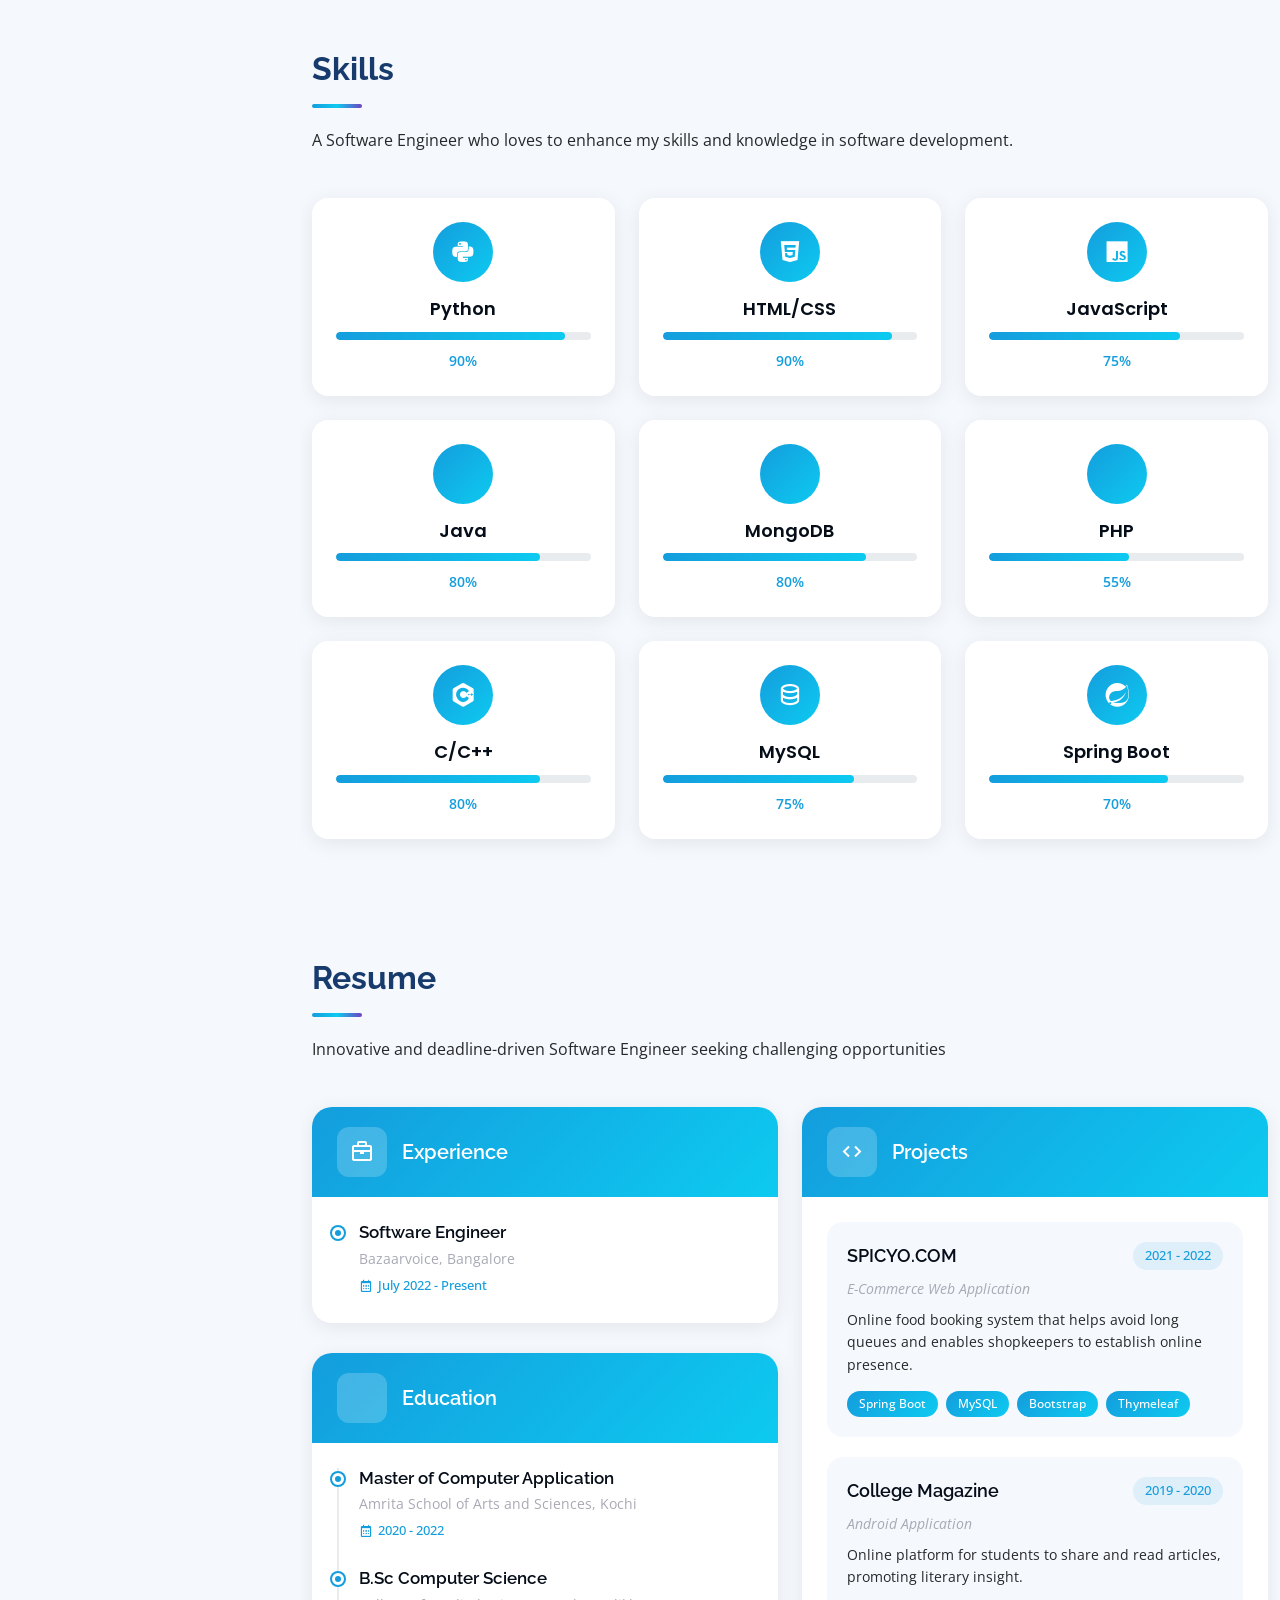
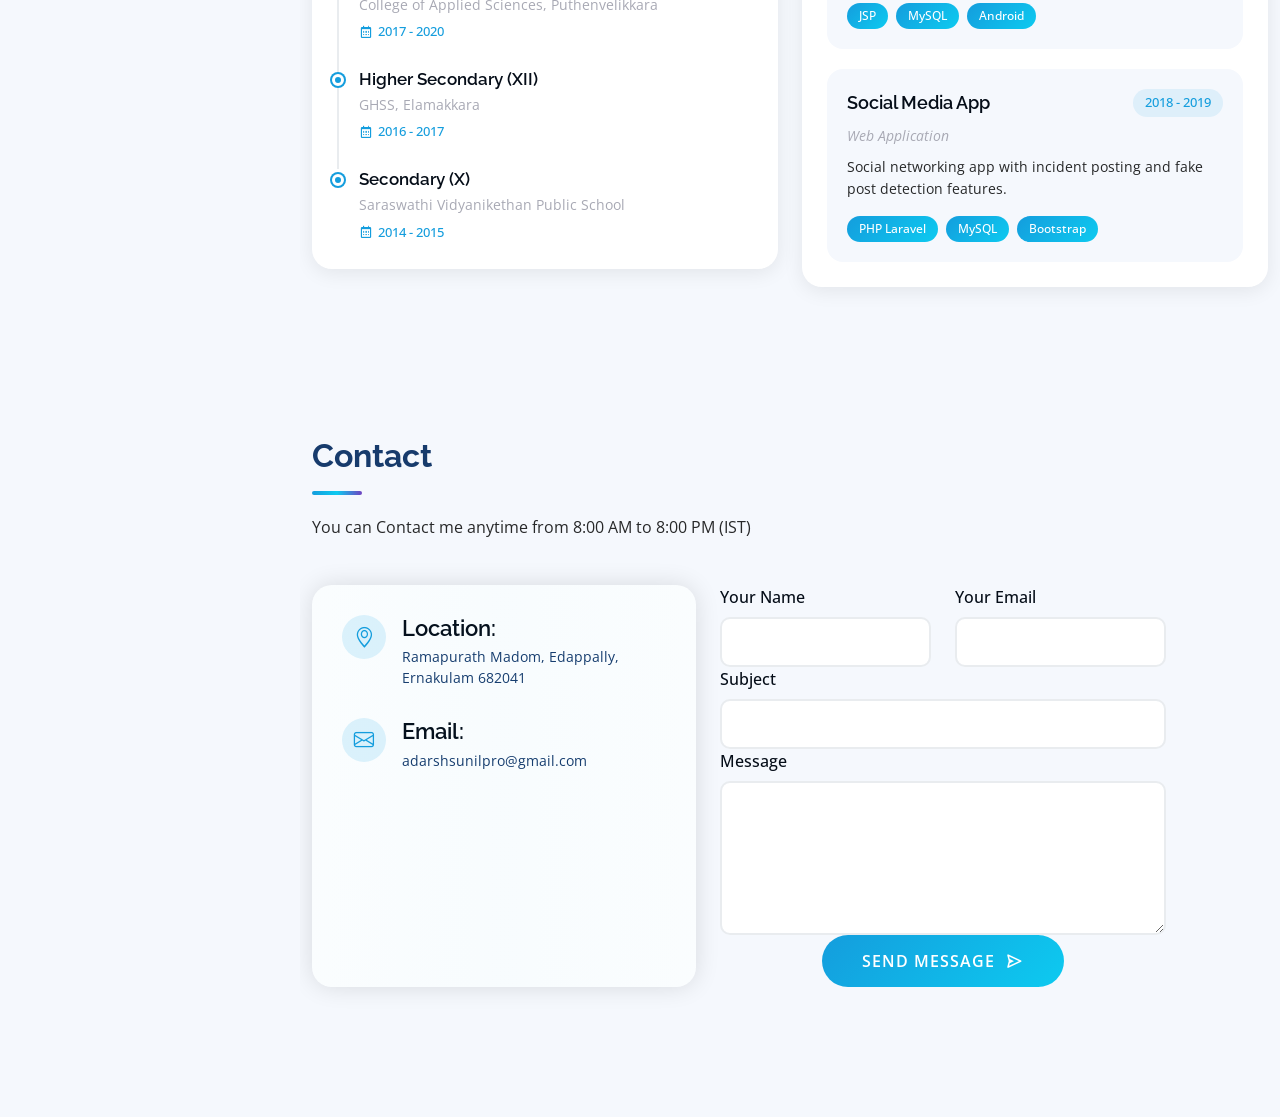
==== commit f489c107: "feat: make contact form work with Formspree - Updated form to use Formspree (no backend needed) - Ad" ====
--- a/index.html
+++ b/index.html
@@ -293,13 +293,14 @@
                 <div class="resume-entry">
                   <div class="entry-header">
                     <div class="entry-dot"></div>
-                    <h4>Software Engineering Intern</h4>
+                    <h4>Software Engineer</h4>
                   </div>
                   <span class="entry-company">Bazaarvoice, Bangalore</span>
-                  <span class="entry-period"><i class="bx bx-calendar"></i> Jan 2022 - Present</span>
-                </div>
-              </div>
-            </div>
+                  <span class="entry-period"><i class="bx bx-calendar"></i> July 2022 - Present</span>
+                </div>
+              </div>
+            </div>
+            
 
             <div class="resume-card">
               <div class="resume-card-header">
@@ -313,7 +314,7 @@
                     <h4>Master of Computer Application</h4>
                   </div>
                   <span class="entry-company">Amrita School of Arts and Sciences, Kochi</span>
-                  <span class="entry-period"><i class="bx bx-calendar"></i> 2020 - Present</span>
+                  <span class="entry-period"><i class="bx bx-calendar"></i> 2020 - 2022</span>
                 </div>
 
                 <div class="resume-entry">
@@ -439,7 +440,7 @@
           </div>
 
           <div class="col-lg-7 mt-5 mt-lg-0 d-flex align-items-stretch">
-            <form action="forms/contact.php" method="post" role="form" class="php-email-form">
+            <form action="https://formspree.io/f/YOUR_FORM_ID" method="POST" class="contact-form">
               <div class="row">
                 <div class="form-group col-md-6">
                   <label for="name">Your Name</label>
@@ -456,14 +457,15 @@
               </div>
               <div class="form-group">
                 <label for="message">Message</label>
-                <textarea class="form-control" name="message" id="message" rows="10" required></textarea>
-              </div>
-              <div class="my-3">
-                <div class="loading">Loading</div>
-                <div class="error-message"></div>
-                <div class="sent-message">Your message has been sent. Thank you!</div>
-              </div>
-              <div class="text-center"><button type="submit">Send Message</button></div>
+                <textarea class="form-control" name="message" id="message" rows="6" required></textarea>
+              </div>
+              <div class="form-status"></div>
+              <div class="text-center">
+                <button type="submit" class="btn-submit">
+                  <span>Send Message</span>
+                  <i class="bx bx-send"></i>
+                </button>
+              </div>
             </form>
           </div>
 
@@ -474,14 +476,7 @@
 
 </main><!-- End #main -->
 
-  <footer id="footer">
-    <div class="copyright">
-      &copy; Copyright <strong><span>iPortfolio</span></strong>
-    </div>
-    <div class="credits">
-      Designed by <a href="https://bootstrapmade.com/">BootstrapMade</a>
-    </div>
-  </footer><!-- End  Footer -->
+  
 
   <a href="#" class="back-to-top d-flex align-items-center justify-content-center"><i class="bi bi-arrow-up-short"></i></a>
 
--- a/assets/css/style.css
+++ b/assets/css/style.css
@@ -1007,14 +1007,17 @@
   margin-bottom: 15px;
 }
 
-.contact .php-email-form label {
+.contact .php-email-form label,
+.contact .contact-form label {
   padding-bottom: 8px;
   color: var(--color-dark-secondary);
   font-weight: 500;
 }
 
 .contact .php-email-form input,
-.contact .php-email-form textarea {
+.contact .php-email-form textarea,
+.contact .contact-form input,
+.contact .contact-form textarea {
   border: 2px solid #e9ecef;
   border-radius: var(--radius-md);
   box-shadow: none;
@@ -1024,27 +1027,32 @@
   transition: all var(--transition-base);
 }
 
-.contact .php-email-form input {
-  height: 44px;
-}
-
-.contact .php-email-form textarea {
+.contact .php-email-form input,
+.contact .contact-form input {
+  height: 50px;
+}
+
+.contact .php-email-form textarea,
+.contact .contact-form textarea {
   min-height: 120px;
   resize: vertical;
 }
 
 .contact .php-email-form input:focus,
-.contact .php-email-form textarea:focus {
+.contact .php-email-form textarea:focus,
+.contact .contact-form input:focus,
+.contact .contact-form textarea:focus {
   border-color: var(--color-primary);
   box-shadow: 0 0 15px rgba(20, 157, 221, 0.2);
   transform: translateY(-2px);
   outline: none;
 }
 
-.contact .php-email-form button[type="submit"] {
+.contact .php-email-form button[type="submit"],
+.contact .btn-submit {
   background: linear-gradient(135deg, var(--color-primary), var(--color-secondary));
   border: 0;
-  padding: 12px 40px;
+  padding: 14px 40px;
   color: #fff;
   transition: all var(--transition-bounce);
   border-radius: var(--radius-full);
@@ -1053,9 +1061,14 @@
   text-transform: uppercase;
   position: relative;
   overflow: hidden;
-}
-
-.contact .php-email-form button[type="submit"]::before {
+  display: inline-flex;
+  align-items: center;
+  gap: 10px;
+  cursor: pointer;
+}
+
+.contact .php-email-form button[type="submit"]::before,
+.contact .btn-submit::before {
   content: '';
   position: absolute;
   top: 0;
@@ -1066,16 +1079,28 @@
   transition: left 0.5s ease;
 }
 
-.contact .php-email-form button[type="submit"]:hover::before {
+.contact .php-email-form button[type="submit"]:hover::before,
+.contact .btn-submit:hover::before {
   left: 100%;
 }
 
-.contact .php-email-form button[type="submit"]:hover {
+.contact .php-email-form button[type="submit"]:hover,
+.contact .btn-submit:hover {
   transform: translateY(-3px);
   box-shadow: 0 10px 30px rgba(20, 157, 221, 0.4);
 }
 
-.contact .php-email-form .sent-message {
+.contact .btn-submit i {
+  font-size: 18px;
+  transition: transform 0.3s ease;
+}
+
+.contact .btn-submit:hover i {
+  transform: translateX(5px);
+}
+
+.contact .php-email-form .sent-message,
+.contact .form-status.success {
   display: none;
   color: #fff;
   background: #18d26e;
@@ -1083,6 +1108,18 @@
   padding: 15px;
   font-weight: 600;
   border-radius: var(--radius-sm);
+  margin-top: 15px;
+}
+
+.contact .form-status.error {
+  display: none;
+  color: #fff;
+  background: #dc3545;
+  text-align: center;
+  padding: 15px;
+  font-weight: 600;
+  border-radius: var(--radius-sm);
+  margin-top: 15px;
 }
 
 .contact .php-email-form .loading {
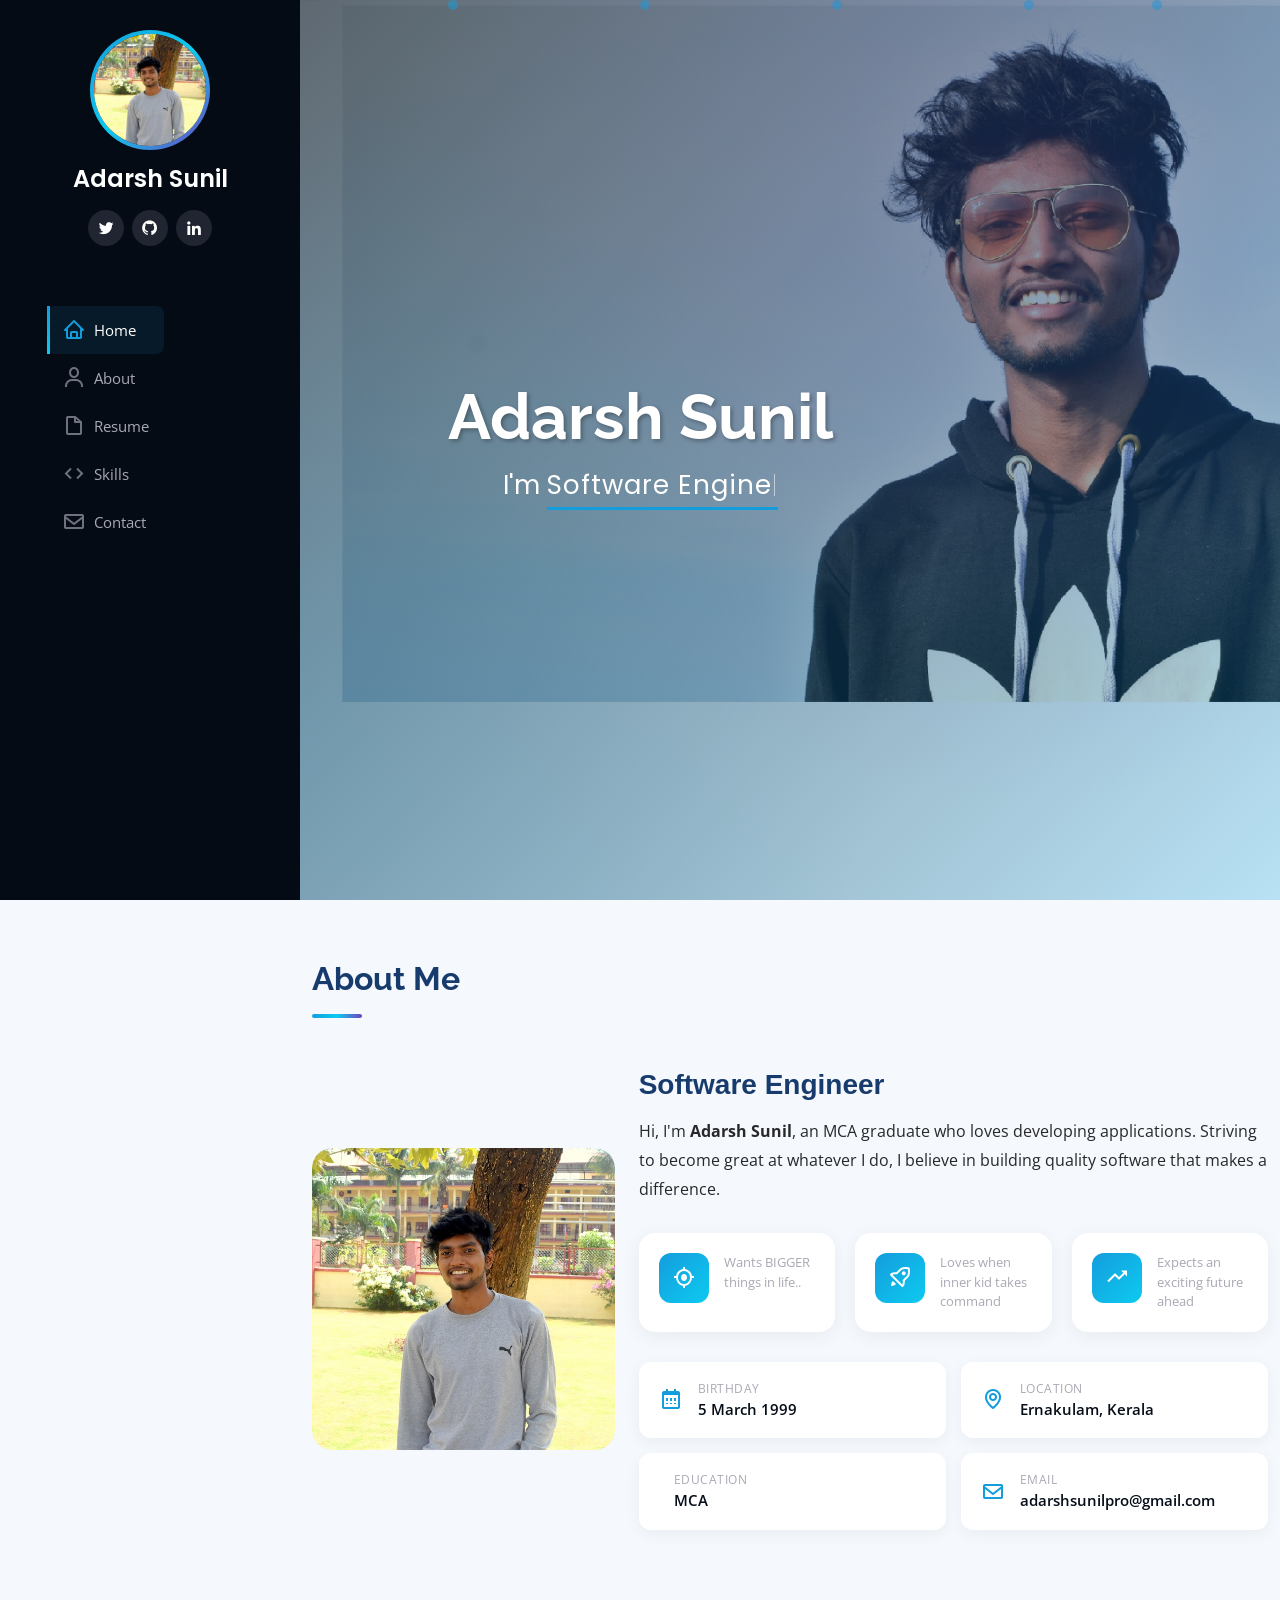
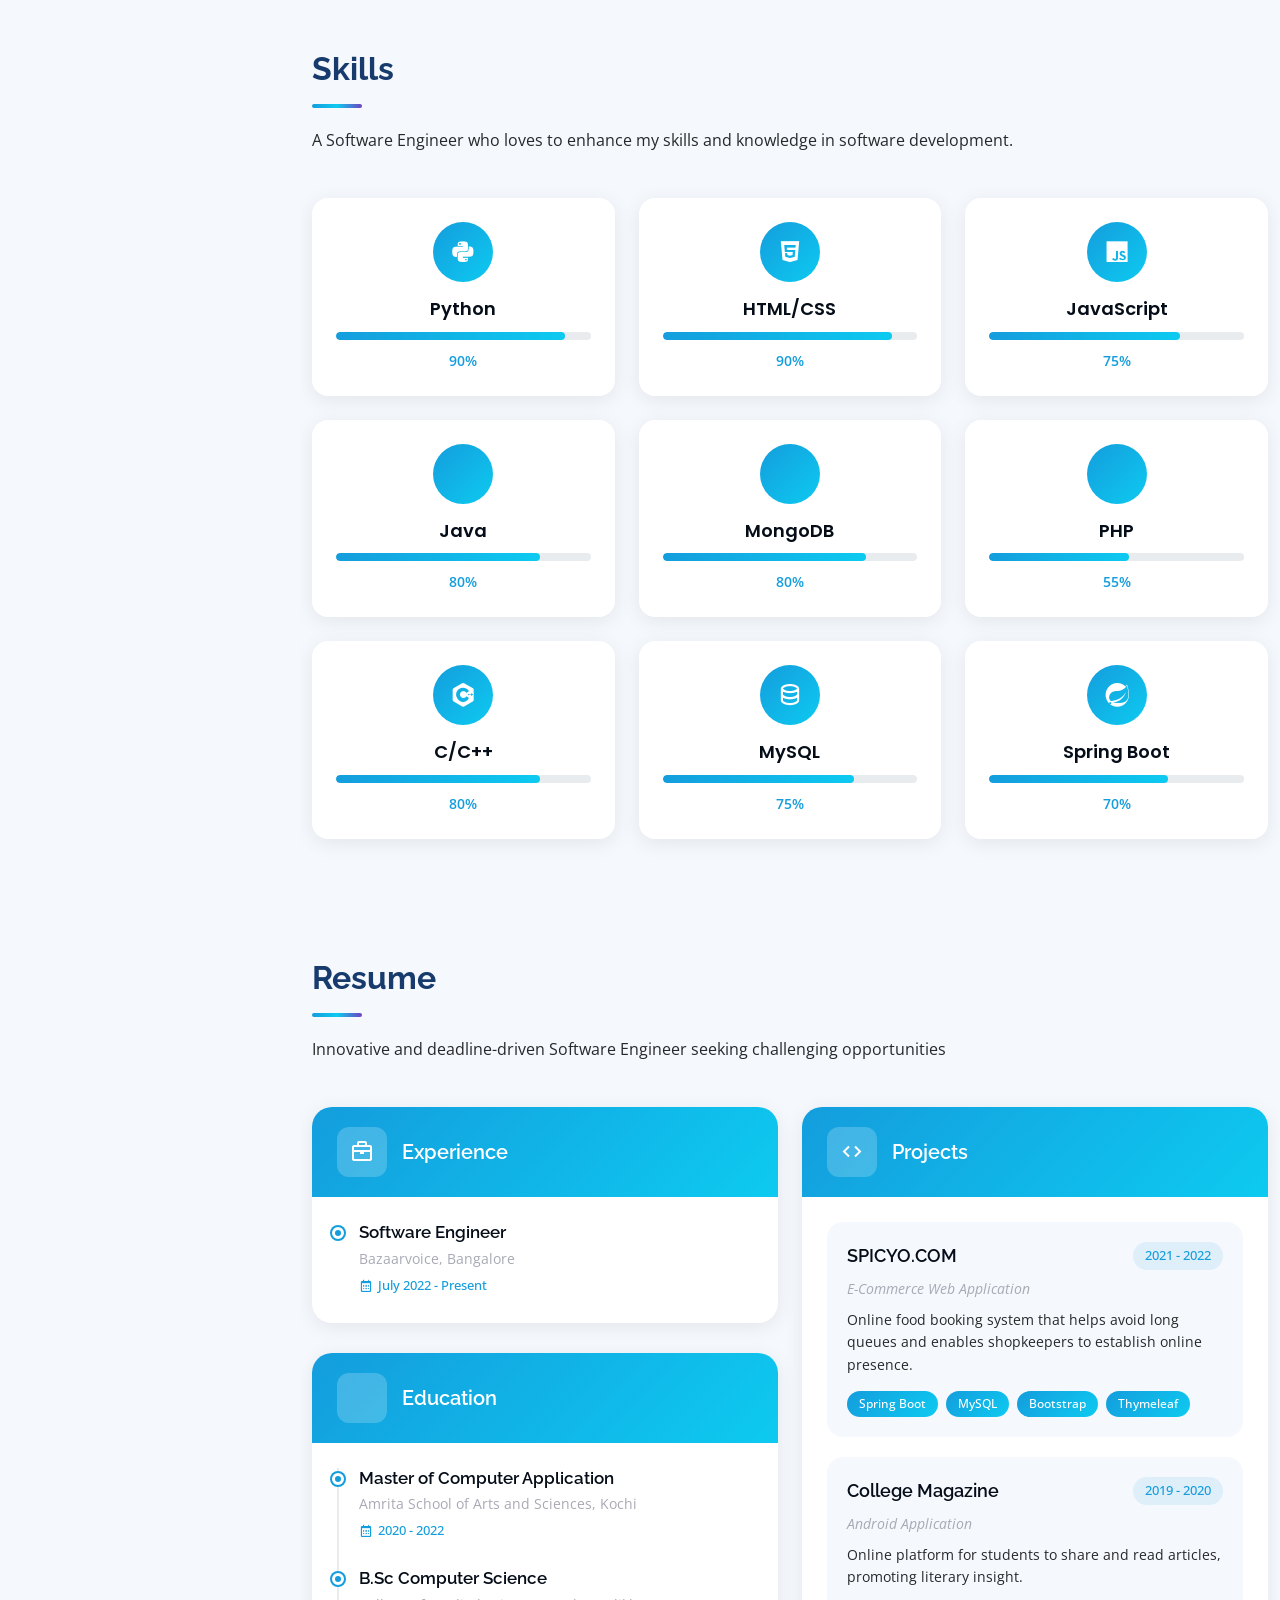
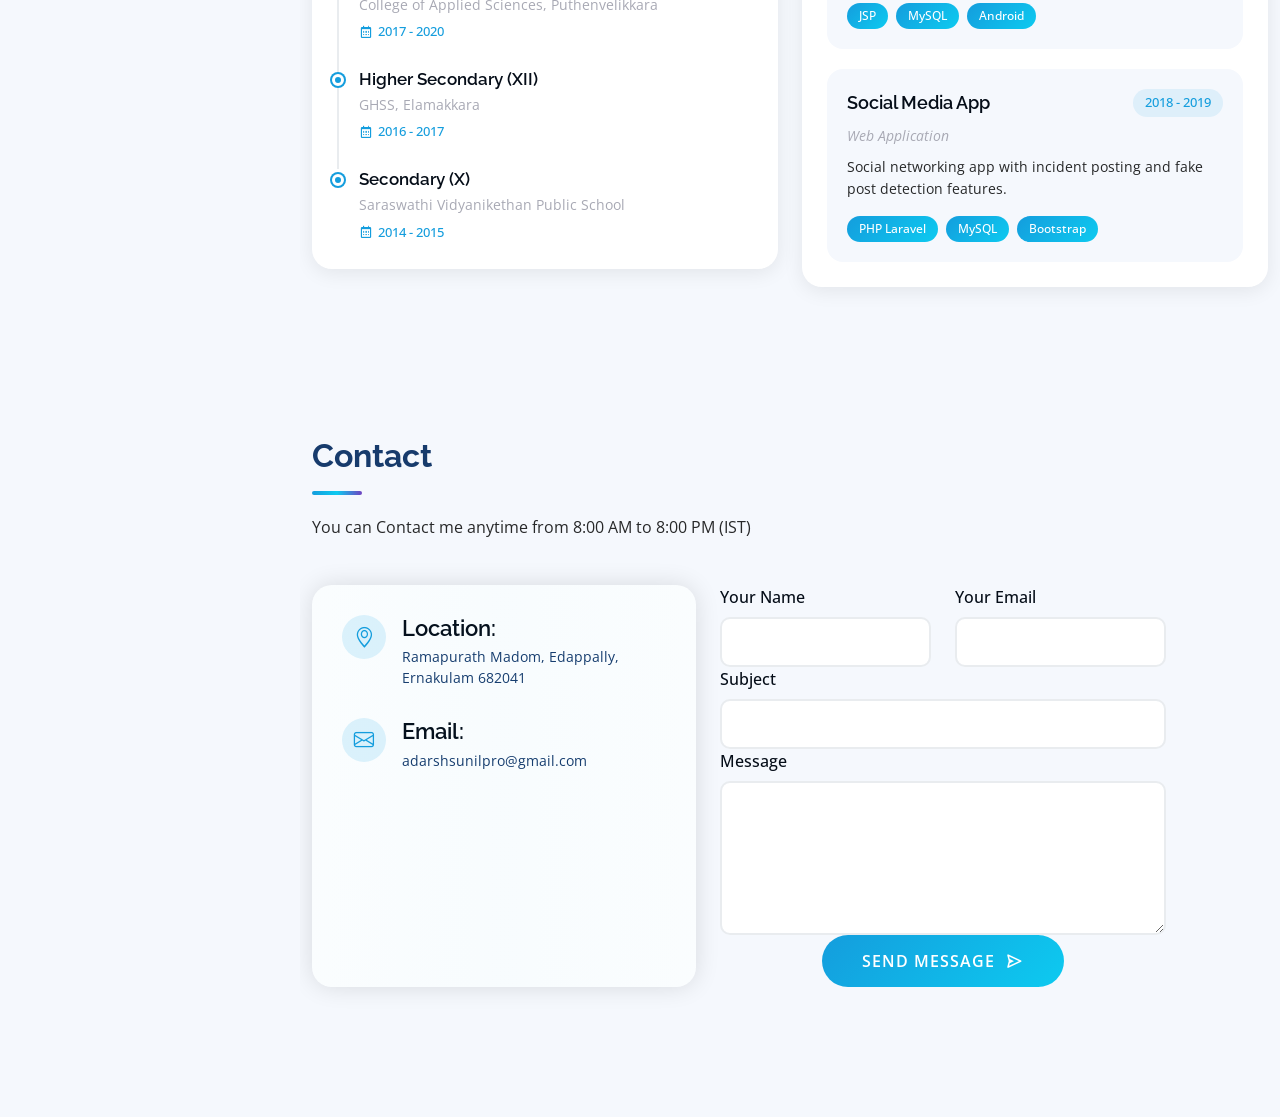
==== commit 17beebc7: "feat: improve contact form UX with better feedback - Added loading spinner animation - Form clears a" ====
--- a/index.html
+++ b/index.html
@@ -440,7 +440,7 @@
           </div>
 
           <div class="col-lg-7 mt-5 mt-lg-0 d-flex align-items-stretch">
-            <form action="https://formspree.io/f/YOUR_FORM_ID" method="POST" class="contact-form">
+            <form action="https://formspree.io/f/xrerglbw" method="POST" class="contact-form">
               <div class="row">
                 <div class="form-group col-md-6">
                   <label for="name">Your Name</label>
--- a/assets/css/style.css
+++ b/assets/css/style.css
@@ -1112,7 +1112,7 @@
 }
 
 .contact .form-status.error {
-  display: none;
+  display: block;
   color: #fff;
   background: #dc3545;
   text-align: center;
@@ -1120,6 +1120,52 @@
   font-weight: 600;
   border-radius: var(--radius-sm);
   margin-top: 15px;
+}
+
+.contact .form-status.success i,
+.contact .form-status.error i {
+  margin-right: 8px;
+}
+
+.contact .form-status .loading {
+  display: flex;
+  align-items: center;
+  justify-content: center;
+  gap: 10px;
+  color: var(--color-primary);
+  font-weight: 500;
+}
+
+.contact .spinner {
+  width: 18px;
+  height: 18px;
+  border: 2px solid rgba(20, 157, 221, 0.2);
+  border-top-color: var(--color-primary);
+  border-radius: 50%;
+  animation: spin 0.8s linear infinite;
+}
+
+@keyframes spin {
+  to { transform: rotate(360deg); }
+}
+
+.contact .form-status.success {
+  animation: slideIn 0.3s ease;
+}
+
+.contact .form-status.error {
+  animation: slideIn 0.3s ease;
+}
+
+@keyframes slideIn {
+  from {
+    opacity: 0;
+    transform: translateY(-10px);
+  }
+  to {
+    opacity: 1;
+    transform: translateY(0);
+  }
 }
 
 .contact .php-email-form .loading {
